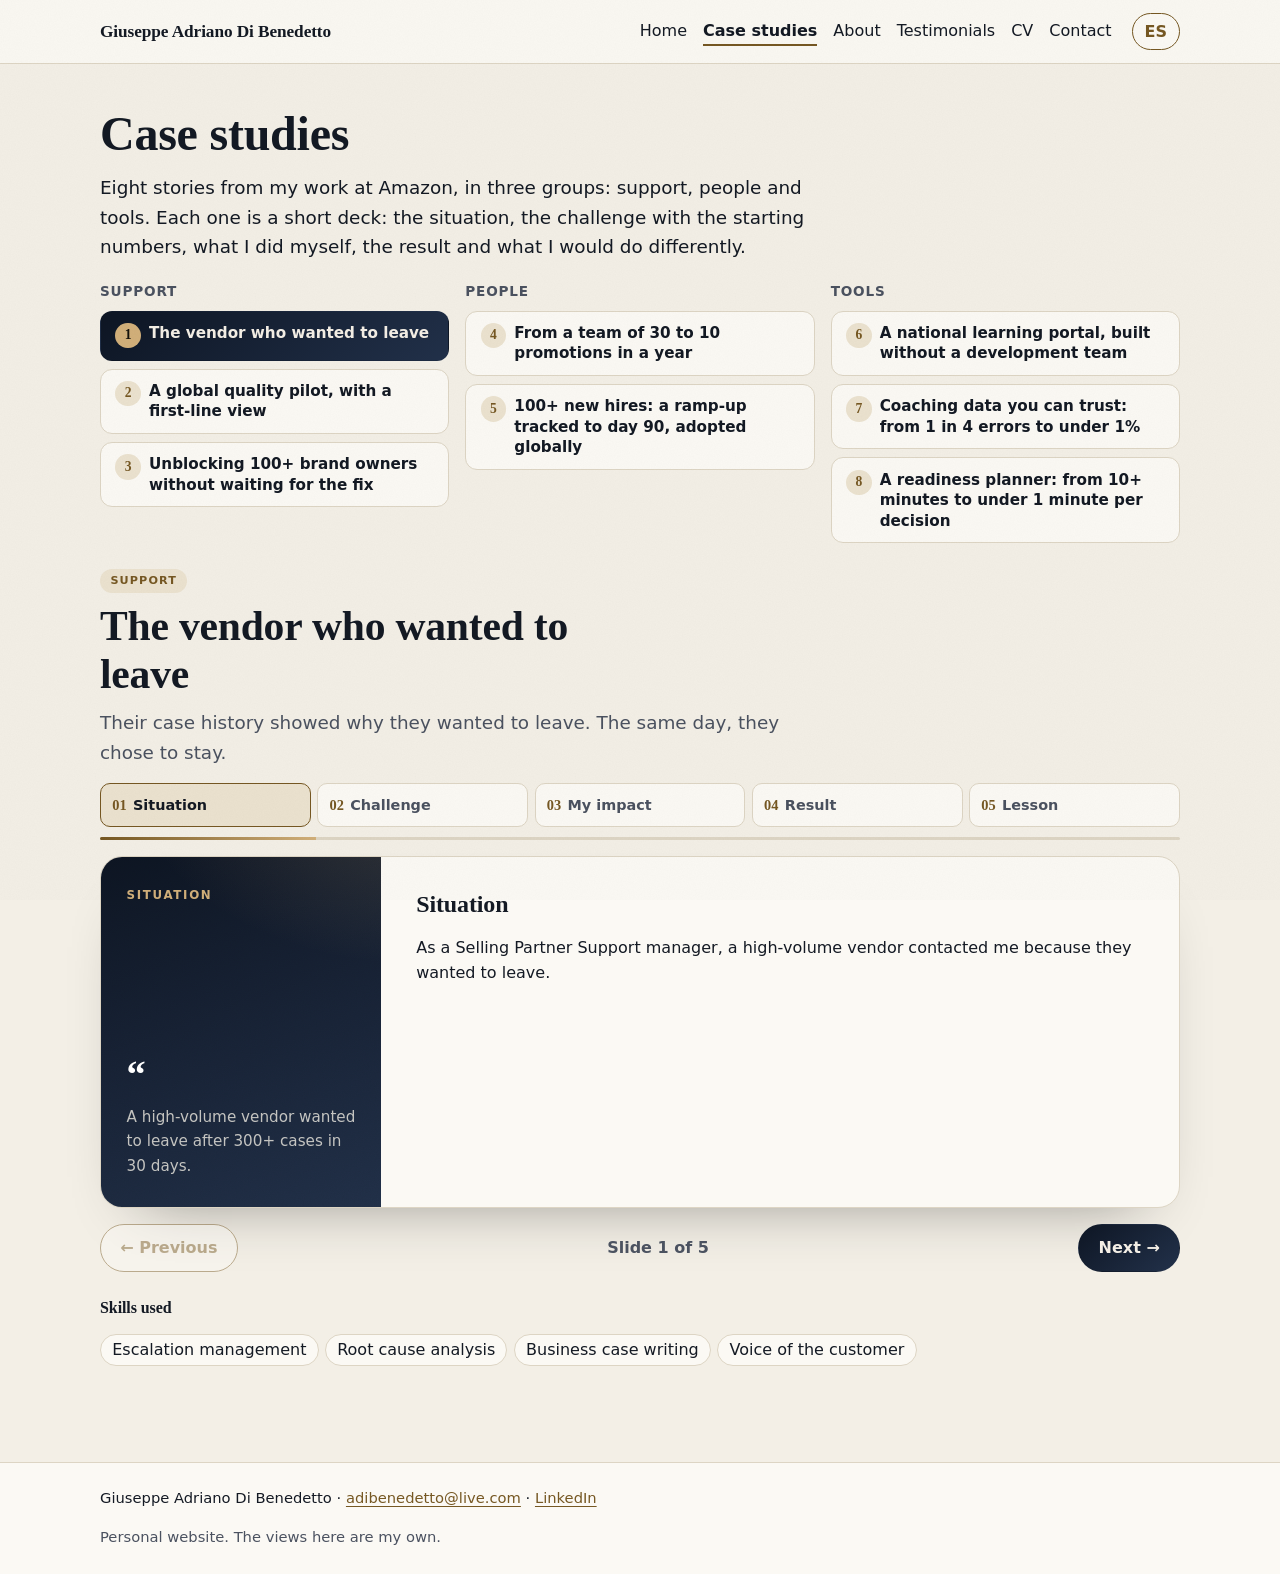
==== case-studies.html @ d65f24bc "Add files via upload" ====
<!doctype html>
<html lang="en" data-root="" data-url="https://adibenedetto19.github.io/case-studies.html">
<head>
<meta charset="utf-8">
<meta name="viewport" content="width=device-width, initial-scale=1">
<script>try{var l=new URLSearchParams(location.search).get("lang")||localStorage.getItem("lang");if(l==="es"){document.documentElement.lang="es";document.documentElement.classList.add("i18n-pending")}}catch(e){}</script>
<title data-i18n="pages.cases.title">Case studies | Giuseppe Adriano Di Benedetto</title>
<meta name="description" content="Eight case studies in customer support, people and tools, as interactive slides with the starting numbers and the results." data-i18n-attr="content:pages.cases.description">
<meta name="author" content="Giuseppe Adriano Di Benedetto">
<link rel="canonical" href="https://adibenedetto19.github.io/case-studies.html">
<link rel="alternate" hreflang="en" href="https://adibenedetto19.github.io/case-studies.html">
<link rel="alternate" hreflang="es" href="https://adibenedetto19.github.io/case-studies.html?lang=es">
<link rel="alternate" hreflang="x-default" href="https://adibenedetto19.github.io/case-studies.html">
<meta property="og:type" content="website">
<meta property="og:site_name" content="Giuseppe Adriano Di Benedetto">
<meta property="og:title" content="Case studies | Giuseppe Adriano Di Benedetto" data-i18n-attr="content:pages.cases.title">
<meta property="og:description" content="Eight case studies in customer support, people and tools, as interactive slides with the starting numbers and the results." data-i18n-attr="content:pages.cases.description">
<meta property="og:url" content="https://adibenedetto19.github.io/case-studies.html">
<meta property="og:image" content="https://adibenedetto19.github.io/img/og-image.jpg">
<meta property="og:image:width" content="1200">
<meta property="og:image:height" content="630">
<meta property="og:image:alt" content="Giuseppe Adriano Di Benedetto, portrait" data-i18n-attr="content:img.headshot">
<meta property="og:locale" content="en_US">
<meta property="og:locale:alternate" content="es_ES">
<meta name="twitter:card" content="summary_large_image">
<link rel="icon" href="img/favicon.svg" type="image/svg+xml">
<link rel="stylesheet" href="css/style.css">
<script src="js/main.js" defer></script>
</head>
<body>
<a class="skip" href="#main" data-i18n="meta.skip">Skip to content</a>
<header class="site-header">
<div class="wrap header-inner">
<a class="brand" href="index.html">Giuseppe Adriano Di Benedetto</a>
<nav aria-label="Main" data-i18n-attr="aria-label:nav.label"><ul class="nav"><li><a href="index.html" data-i18n="nav.home">Home</a></li><li><a href="case-studies.html" aria-current="page" data-i18n="nav.cases">Case studies</a></li><li><a href="about.html" data-i18n="nav.about">About</a></li><li><a href="testimonials.html" data-i18n="nav.testimonials">Testimonials</a></li><li><a href="cv.html" data-i18n="nav.cv">CV</a></li><li><a href="contact.html" data-i18n="nav.contact">Contact</a></li></ul></nav>
<button type="button" class="lang-toggle" id="lang-toggle" lang="es" aria-label="ES, ver en español">ES</button>
</div>
</header>
<main id="main" tabindex="-1">
<section class="wrap page-head">
<h1 data-i18n="cases_page.h1">Case studies</h1>
<p class="lead" data-i18n="cases_page.intro">Eight stories from my work at Amazon, in three groups: support, people and tools. Each one is a short deck: the situation, the challenge with the starting numbers, what I did myself, the result and what I would do differently.</p>
</section>
<section class="wrap cases">
<nav class="case-tabs" aria-label="Choose a case study" data-i18n-attr="aria-label:cases_page.tabs_label"><div class="tab-group" role="group" aria-labelledby="tg-support"><p class="tab-group-label" id="tg-support" data-i18n="tags.support">Support</p><a class="case-tab" href="#cs1" data-case="cs1"><span data-i18n="cs.cs1.title">The vendor who wanted to leave</span></a><a class="case-tab" href="#cs2" data-case="cs2"><span data-i18n="cs.cs2.title">A global quality pilot, with a first-line view</span></a><a class="case-tab" href="#cs3" data-case="cs3"><span data-i18n="cs.cs3.title">Unblocking 100+ brand owners without waiting for the fix</span></a></div><div class="tab-group" role="group" aria-labelledby="tg-people"><p class="tab-group-label" id="tg-people" data-i18n="tags.people">People</p><a class="case-tab" href="#cs4" data-case="cs4"><span data-i18n="cs.cs4.title">From a team of 30 to 10 promotions in a year</span></a><a class="case-tab" href="#cs5" data-case="cs5"><span data-i18n="cs.cs5.title">100+ new hires: a ramp-up tracked to day 90, adopted globally</span></a></div><div class="tab-group" role="group" aria-labelledby="tg-tools"><p class="tab-group-label" id="tg-tools" data-i18n="tags.tools">Tools</p><a class="case-tab" href="#cs6" data-case="cs6"><span data-i18n="cs.cs6.title">A national learning portal, built without a development team</span></a><a class="case-tab" href="#cs7" data-case="cs7"><span data-i18n="cs.cs7.title">Coaching data you can trust: from 1 in 4 errors to under 1%</span></a><a class="case-tab" href="#cs8" data-case="cs8"><span data-i18n="cs.cs8.title">A readiness planner: from 10+ minutes to under 1 minute per decision</span></a></div></nav>
<article class="case-panel" id="cs1" aria-labelledby="cs1-title"><header class="case-head"><ul class="tags" aria-label="Areas" data-i18n-attr="aria-label:tags.label"><li class="tag tag-support" data-i18n="tags.support">Support</li></ul><h2 id="cs1-title" data-i18n="cs.cs1.title">The vendor who wanted to leave</h2><p class="lead" data-i18n="cs.cs1.summary">Their case history showed why they wanted to leave. The same day, they chose to stay.</p></header><div class="deck" aria-roledescription="carousel" aria-label="Slides" data-i18n-attr="aria-label:cs_t.deck_label"><section class="slide" id="cs1-situation" aria-labelledby="cs1-situation-h"><div class="slide-side"><p class="side-k" aria-hidden="true" data-i18n="cs_t.situation">Situation</p><p class="side-big">&ldquo;</p><p class="side-l"><span data-i18n="cs.cs1.problem">A high-volume vendor wanted to leave after 300+ cases in 30 days.</span></p></div><div class="slide-body"><h3 class="slide-title" id="cs1-situation-h"><span class="slide-n" aria-hidden="true">1</span> <span data-i18n="cs_t.situation">Situation</span></h3><p data-i18n="cs.cs1.situation.0">As a Selling Partner Support manager, a high-volume vendor contacted me because they wanted to leave.</p></div></section><section class="slide" id="cs1-challenge" aria-labelledby="cs1-challenge-h"><div class="slide-side"><p class="side-k" aria-hidden="true" data-i18n="cs_t.challenge">Challenge</p><p class="side-big"><span data-i18n="cs.cs1.start.num">Under 50%</span></p><p class="side-l"><span data-i18n="cs.cs1.start.label">resolution across their 300+ cases in the previous 30 days</span></p></div><div class="slide-body"><h3 class="slide-title" id="cs1-challenge-h"><span class="slide-n" aria-hidden="true">2</span> <span data-i18n="cs_t.challenge">Challenge</span></h3><ul class="ticks"><li data-i18n="cs.cs1.challenge.0">40+ open cases when they contacted me, and 300+ cases in the previous 30 days.</li><li data-i18n="cs.cs1.challenge.1">Only about 10 of the 40+ open cases were new issues. All the others were follow-ups or unresolved problems, re-explained from zero every time.</li><li data-i18n="cs.cs1.challenge.2">By the vendor&#x27;s own estimate, they had six-figure monthly sales blocked.</li></ul></div></section><section class="slide" id="cs1-impact" aria-labelledby="cs1-impact-h"><div class="slide-side"><p class="side-k" aria-hidden="true" data-i18n="cs_t.impact">My impact</p><p class="side-big">4</p><p class="side-l"><span data-i18n="cs_t.side_steps">steps, only what I did myself</span></p></div><div class="slide-body"><h3 class="slide-title" id="cs1-impact-h"><span class="slide-n" aria-hidden="true">3</span> <span data-i18n="cs_t.impact">My impact</span></h3><ol class="steps"><li data-i18n="cs.cs1.impact.0">I ran a dive deep on the case history, which showed the follow-up loop.</li><li data-i18n="cs.cs1.impact.1">I called the vendor directly.</li><li data-i18n="cs.cs1.impact.2">I explained the premium support option: a paid, dedicated service with direct channels and more freedom of action.</li><li data-i18n="cs.cs1.impact.3">I built the business case: a low fixed monthly fee, a tiny fraction of the sales at risk. The target was resolution from under 50% to at least 65-70%, roughly halving the losses, without giving up the rest of their sales on Amazon.</li></ol></div></section><section class="slide" id="cs1-result" aria-labelledby="cs1-result-h"><div class="slide-side"><p class="side-k" aria-hidden="true" data-i18n="cs_t.result">Result</p><p class="side-big"><span data-i18n="cs.cs1.highlights.0.num">Same day</span></p><p class="side-l"><span data-i18n="cs.cs1.highlights.0.label">the vendor subscribed to premium support and stayed</span></p></div><div class="slide-body"><h3 class="slide-title" id="cs1-result-h"><span class="slide-n" aria-hidden="true">4</span> <span data-i18n="cs_t.result">Result</span></h3><div class="hls"><p class="hl"><strong data-i18n="cs.cs1.highlights.1.num">Seven-figure</strong> <span data-i18n="cs.cs1.highlights.1.label">annual revenue vendor retained, still a premium support customer today</span></p></div><ul class="results"><li data-i18n="cs.cs1.result.0">The vendor moved to a dedicated support tier with a much higher resolution rate.</li></ul></div></section><section class="slide" id="cs1-lesson" aria-labelledby="cs1-lesson-h"><div class="slide-side"><p class="side-k" aria-hidden="true" data-i18n="cs_t.lesson">Lesson</p><p class="side-big">&rarr;</p><p class="side-l"><span data-i18n="cs_t.learned">What I learned</span></p></div><div class="slide-body"><h3 class="slide-title" id="cs1-lesson-h"><span class="slide-n" aria-hidden="true">5</span> <span data-i18n="cs_t.lesson">Lesson</span></h3><div class="lesson-grid"><div class="lesson-box"><h4 data-i18n="cs_t.learned">What I learned</h4><p class="learned" data-i18n="cs.cs1.lesson">Churn risk shows up in the case history long before it shows up in revenue.</p></div><div class="lesson-box lesson-diff"><h4 data-i18n="cs_t.different">What I&#x27;d do differently</h4><p data-i18n="cs.cs1.different">I wouldn&#x27;t wait for a vendor to threaten to leave: several open cases at once are already a signal. From that moment I made it a routine: every Monday I reviewed the team&#x27;s cases by vendor and status (resolved, reopened, sent to tech support) to spot patterns early.</p></div></div></div></section></div><div class="case-skills"><h3 data-i18n="cs_t.skills">Skills used</h3><ul class="skills"><li data-i18n="cs.cs1.skills.0">Escalation management</li><li data-i18n="cs.cs1.skills.1">Root cause analysis</li><li data-i18n="cs.cs1.skills.2">Business case writing</li><li data-i18n="cs.cs1.skills.3">Voice of the customer</li></ul></div></article><article class="case-panel" id="cs2" aria-labelledby="cs2-title"><header class="case-head"><ul class="tags" aria-label="Areas" data-i18n-attr="aria-label:tags.label"><li class="tag tag-support" data-i18n="tags.support">Support</li></ul><h2 id="cs2-title" data-i18n="cs.cs2.title">A global quality pilot, with a first-line view</h2><p class="lead" data-i18n="cs.cs2.summary">The only first-line manager in a worldwide lead team: negative responses from above 65% to under 54% in 8 weeks.</p></header><div class="deck" aria-roledescription="carousel" aria-label="Slides" data-i18n-attr="aria-label:cs_t.deck_label"><section class="slide" id="cs2-situation" aria-labelledby="cs2-situation-h"><div class="slide-side"><p class="side-k" aria-hidden="true" data-i18n="cs_t.situation">Situation</p><p class="side-big">&ldquo;</p><p class="side-l"><span data-i18n="cs.cs2.problem">Negative seller responses stuck above the goal, and supervisors feared more workload.</span></p></div><div class="slide-body"><h3 class="slide-title" id="cs2-situation-h"><span class="slide-n" aria-hidden="true">1</span> <span data-i18n="cs_t.situation">Situation</span></h3><p data-i18n="cs.cs2.situation.0">Reducing negative seller responses became the main focus of the business.</p><p data-i18n="cs.cs2.situation.1">A worldwide pilot was announced at a roundtable and supervisors pushed back, worried about workload. I shared the operations point of view with the senior leader behind it and was invited into the pilot&#x27;s lead team.</p></div></section><section class="slide" id="cs2-challenge" aria-labelledby="cs2-challenge-h"><div class="slide-side"><p class="side-k" aria-hidden="true" data-i18n="cs_t.challenge">Challenge</p><p class="side-big"><span data-i18n="cs.cs2.start.num">Above 65%</span></p><p class="side-l"><span data-i18n="cs.cs2.start.label">negative response rate, against a goal of under 50%</span></p></div><div class="slide-body"><h3 class="slide-title" id="cs2-challenge-h"><span class="slide-n" aria-hidden="true">2</span> <span data-i18n="cs_t.challenge">Challenge</span></h3><ul class="ticks"><li data-i18n="cs.cs2.challenge.0">Outcome accuracy was at 78.92% and the reopen rate at 14.25%.</li><li data-i18n="cs.cs2.challenge.1">There were no shared attributes to assess a seller interaction, and no structured way to decide who needed coaching first.</li><li data-i18n="cs.cs2.challenge.2">Supervisors doubted the goal was realistic and feared more workload.</li></ul></div></section><section class="slide" id="cs2-impact" aria-labelledby="cs2-impact-h"><div class="slide-side"><p class="side-k" aria-hidden="true" data-i18n="cs_t.impact">My impact</p><p class="side-big">5</p><p class="side-l"><span data-i18n="cs_t.side_steps">steps, only what I did myself</span></p></div><div class="slide-body"><h3 class="slide-title" id="cs2-impact-h"><span class="slide-n" aria-hidden="true">3</span> <span data-i18n="cs_t.impact">My impact</span></h3><ol class="steps"><li data-i18n="cs.cs2.impact.0">I was the only first-line manager in a senior worldwide lead team.</li><li data-i18n="cs.cs2.impact.1">I designed the assessment attributes and wrote the code of the audit form, with the development team supporting the implementation.</li><li data-i18n="cs.cs2.impact.2">With the quality managers, I defined a 3-tier audit mechanism to set coaching urgency, and made it possible to delegate audits to subject matter experts.</li><li data-i18n="cs.cs2.impact.3">I introduced the pilot in 4 training sessions and selected 51 supervisors, plus 51 in a mirror group. 2 office hours per week covered every time zone.</li><li data-i18n="cs.cs2.impact.4">I ran the 6-week pilot, with weekly completion checks and regular flash updates.</li></ol></div></section><section class="slide" id="cs2-result" aria-labelledby="cs2-result-h"><div class="slide-side"><p class="side-k" aria-hidden="true" data-i18n="cs_t.result">Result</p><p class="side-big"><span data-i18n="cs.cs2.highlights.0.num">8 weeks</span></p><p class="side-l"><span data-i18n="cs.cs2.highlights.0.label">to bring the negative response rate under 54%</span></p></div><div class="slide-body"><h3 class="slide-title" id="cs2-result-h"><span class="slide-n" aria-hidden="true">4</span> <span data-i18n="cs_t.result">Result</span></h3><div class="bars"><div class="bar bar-lower"><p class="bar-label" data-i18n="cs.cs2.bars.0.label">Negative response rate</p><div class="bar-row"><span class="bar-k" data-i18n="cs_t.before">Before</span><span class="bar-track"><span class="bar-fill bar-before" style="--w:65.0%"></span></span><span class="bar-v" data-i18n="cs.cs2.bars.0.from_t">above 65%</span></div><div class="bar-row"><span class="bar-k" data-i18n="cs_t.after">After</span><span class="bar-track"><span class="bar-fill bar-after" style="--w:54.0%"></span></span><span class="bar-v" data-i18n="cs.cs2.bars.0.to_t">under 54%</span></div></div><div class="bar"><p class="bar-label" data-i18n="cs.cs2.bars.1.label">Outcome accuracy</p><div class="bar-row"><span class="bar-k" data-i18n="cs_t.before">Before</span><span class="bar-track"><span class="bar-fill bar-before" style="--w:78.9%"></span></span><span class="bar-v" data-i18n="cs.cs2.bars.1.from_t">78.92%</span></div><div class="bar-row"><span class="bar-k" data-i18n="cs_t.after">After</span><span class="bar-track"><span class="bar-fill bar-after" style="--w:86.9%"></span></span><span class="bar-v" data-i18n="cs.cs2.bars.1.to_t">86.92%</span></div></div><div class="bar bar-lower"><p class="bar-label" data-i18n="cs.cs2.bars.2.label">Reopen rate</p><div class="bar-row"><span class="bar-k" data-i18n="cs_t.before">Before</span><span class="bar-track"><span class="bar-fill bar-before" style="--w:71.2%"></span></span><span class="bar-v" data-i18n="cs.cs2.bars.2.from_t">14.25%</span></div><div class="bar-row"><span class="bar-k" data-i18n="cs_t.after">After</span><span class="bar-track"><span class="bar-fill bar-after" style="--w:65.3%"></span></span><span class="bar-v" data-i18n="cs.cs2.bars.2.to_t">13.07%</span></div></div></div><div class="hls"><p class="hl"><strong data-i18n="cs.cs2.highlights.1.num">Worldwide</strong> <span data-i18n="cs.cs2.highlights.1.label">the assessment attributes I designed later became the global quality standard</span></p></div><ul class="results"><li data-i18n="cs.cs2.result.0">Supervisors moved from pushback to asking to join future pilots, and the tiered audit mechanism was adopted beyond the pilot.</li></ul></div></section><section class="slide" id="cs2-lesson" aria-labelledby="cs2-lesson-h"><div class="slide-side"><p class="side-k" aria-hidden="true" data-i18n="cs_t.lesson">Lesson</p><p class="side-big">&rarr;</p><p class="side-l"><span data-i18n="cs_t.learned">What I learned</span></p></div><div class="slide-body"><h3 class="slide-title" id="cs2-lesson-h"><span class="slide-n" aria-hidden="true">5</span> <span data-i18n="cs_t.lesson">Lesson</span></h3><div class="lesson-grid"><div class="lesson-box"><h4 data-i18n="cs_t.learned">What I learned</h4><p class="learned" data-i18n="cs.cs2.lesson">A project built on solid foundations brings benefits nobody planned. The goal was the negative response rate, but working on case quality also lifted outcome accuracy by 8 points.</p></div><div class="lesson-box lesson-diff"><h4 data-i18n="cs_t.different">What I&#x27;d do differently</h4><p data-i18n="cs.cs2.different">I would build the learning path before launch. The Q&amp;A office hours helped, but a short course and a support resource would have made the new method much easier for managers and teams.</p></div></div></div></section></div><div class="case-skills"><h3 data-i18n="cs_t.skills">Skills used</h3><ul class="skills"><li data-i18n="cs.cs2.skills.0">Program design</li><li data-i18n="cs.cs2.skills.1">Quality audits</li><li data-i18n="cs.cs2.skills.2">Stakeholder management</li><li data-i18n="cs.cs2.skills.3">Change management</li></ul></div></article><article class="case-panel" id="cs3" aria-labelledby="cs3-title"><header class="case-head"><ul class="tags" aria-label="Areas" data-i18n-attr="aria-label:tags.label"><li class="tag tag-support" data-i18n="tags.support">Support</li><li class="tag tag-operations" data-i18n="tags.operations">Operations</li></ul><h2 id="cs3-title" data-i18n="cs.cs3.title">Unblocking 100+ brand owners without waiting for the fix</h2><p class="lead" data-i18n="cs.cs3.summary">A broken role assignment, proven with a test user and data: reopen rate from 100% to 7.3%, and 300+ cases resolved in 5 weeks.</p></header><div class="deck" aria-roledescription="carousel" aria-label="Slides" data-i18n-attr="aria-label:cs_t.deck_label"><section class="slide" id="cs3-situation" aria-labelledby="cs3-situation-h"><div class="slide-side"><p class="side-k" aria-hidden="true" data-i18n="cs_t.situation">Situation</p><p class="side-big">&ldquo;</p><p class="side-l"><span data-i18n="cs.cs3.problem">Brand owners finished the required e-learning but never got the brand role.</span></p></div><div class="slide-body"><h3 class="slide-title" id="cs3-situation-h"><span class="slide-n" aria-hidden="true">1</span> <span data-i18n="cs_t.situation">Situation</span></h3><p data-i18n="cs.cs3.situation.0">In 2022 I managed the only team skilled in brand support at the time.</p><p data-i18n="cs.cs3.situation.1">A global entertainment brand and other EMEA brand owners escalated: after completing the required e-learning, their representatives still did not get the brand role, so they could not manage listings, campaigns, permissions or brand images.</p></div></section><section class="slide" id="cs3-challenge" aria-labelledby="cs3-challenge-h"><div class="slide-side"><p class="side-k" aria-hidden="true" data-i18n="cs_t.challenge">Challenge</p><p class="side-big"><span data-i18n="cs.cs3.start.num">0%</span></p><p class="side-l"><span data-i18n="cs.cs3.start.label">of these cases resolved: 100% of them reopened</span></p></div><div class="slide-body"><h3 class="slide-title" id="cs3-challenge-h"><span class="slide-n" aria-hidden="true">2</span> <span data-i18n="cs_t.challenge">Challenge</span></h3><ul class="ticks"><li data-i18n="cs.cs3.challenge.0">Resolution on the whole queue was under 10%.</li><li data-i18n="cs.cs3.challenge.1">The procedure did not help, and the backlog was growing.</li></ul></div></section><section class="slide" id="cs3-impact" aria-labelledby="cs3-impact-h"><div class="slide-side"><p class="side-k" aria-hidden="true" data-i18n="cs_t.impact">My impact</p><p class="side-big">5</p><p class="side-l"><span data-i18n="cs_t.side_steps">steps, only what I did myself</span></p></div><div class="slide-body"><h3 class="slide-title" id="cs3-impact-h"><span class="slide-n" aria-hidden="true">3</span> <span data-i18n="cs_t.impact">My impact</span></h3><ol class="steps"><li data-i18n="cs.cs3.impact.0">I replicated the whole process with a test user: certificate issued, role still missing.</li><li data-i18n="cs.cs3.impact.1">I found the role assignment step was never triggered, and a manual grant needed Program Manager approval.</li><li data-i18n="cs.cs3.impact.2">I used queue data to prove an EMEA-wide failure and took it to the global Program Manager and the brand&#x27;s vendor manager.</li><li data-i18n="cs.cs3.impact.3">The technical fix needed about 6 weeks, so I proposed a dedicated ticket route for manual role assignment. It was accepted.</li><li data-i18n="cs.cs3.impact.4">I upskilled 30 associates on the new route.</li></ol></div></section><section class="slide" id="cs3-result" aria-labelledby="cs3-result-h"><div class="slide-side"><p class="side-k" aria-hidden="true" data-i18n="cs_t.result">Result</p><p class="side-big"><span data-i18n="cs.cs3.highlights.0.num">300+</span></p><p class="side-l"><span data-i18n="cs.cs3.highlights.0.label">cases resolved in 5 weeks</span></p></div><div class="slide-body"><h3 class="slide-title" id="cs3-result-h"><span class="slide-n" aria-hidden="true">4</span> <span data-i18n="cs_t.result">Result</span></h3><div class="bars"><div class="bar bar-lower"><p class="bar-label" data-i18n="cs.cs3.bars.0.label">Reopen rate on this issue</p><div class="bar-row"><span class="bar-k" data-i18n="cs_t.before">Before</span><span class="bar-track"><span class="bar-fill bar-before" style="--w:100.0%"></span></span><span class="bar-v" data-i18n="cs.cs3.bars.0.from_t">100%</span></div><div class="bar-row"><span class="bar-k" data-i18n="cs_t.after">After</span><span class="bar-track"><span class="bar-fill bar-after" style="--w:7.3%"></span></span><span class="bar-v" data-i18n="cs.cs3.bars.0.to_t">7.3%</span></div></div><div class="bar"><p class="bar-label" data-i18n="cs.cs3.bars.1.label">Resolution on the whole queue</p><div class="bar-row"><span class="bar-k" data-i18n="cs_t.before">Before</span><span class="bar-track"><span class="bar-fill bar-before" style="--w:10.0%"></span></span><span class="bar-v" data-i18n="cs.cs3.bars.1.from_t">under 10%</span></div><div class="bar-row"><span class="bar-k" data-i18n="cs_t.after">After</span><span class="bar-track"><span class="bar-fill bar-after" style="--w:85.0%"></span></span><span class="bar-v" data-i18n="cs.cs3.bars.1.to_t">about 85%</span></div></div></div><div class="hls"><p class="hl"><strong data-i18n="cs.cs3.highlights.1.num">100+</strong> <span data-i18n="cs.cs3.highlights.1.label">brand owners unblocked</span></p></div><ul class="results"><li data-i18n="cs.cs3.result.0">What was left were the normal issues of any support queue, and the permanent technical fix followed.</li></ul></div></section><section class="slide" id="cs3-lesson" aria-labelledby="cs3-lesson-h"><div class="slide-side"><p class="side-k" aria-hidden="true" data-i18n="cs_t.lesson">Lesson</p><p class="side-big">&rarr;</p><p class="side-l"><span data-i18n="cs_t.learned">What I learned</span></p></div><div class="slide-body"><h3 class="slide-title" id="cs3-lesson-h"><span class="slide-n" aria-hidden="true">5</span> <span data-i18n="cs_t.lesson">Lesson</span></h3><div class="lesson-grid"><div class="lesson-box"><h4 data-i18n="cs_t.learned">What I learned</h4><p class="learned" data-i18n="cs.cs3.lesson">Fix the root cause, prove it with data, involve the right people, and don&#x27;t leave customers waiting six weeks for the permanent fix.</p></div><div class="lesson-box lesson-diff"><h4 data-i18n="cs_t.different">What I&#x27;d do differently</h4><p data-i18n="cs.cs3.different">I would train my associates to raise their hand when similar cases pile up. One case is a ticket; ten similar cases are a pattern that needs a root cause view.</p></div></div></div></section></div><div class="case-skills"><h3 data-i18n="cs_t.skills">Skills used</h3><ul class="skills"><li data-i18n="cs.cs3.skills.0">Root cause analysis</li><li data-i18n="cs.cs3.skills.1">Process design</li><li data-i18n="cs.cs3.skills.2">Stakeholder management</li><li data-i18n="cs.cs3.skills.3">Escalation management</li></ul></div></article><article class="case-panel" id="cs4" aria-labelledby="cs4-title"><header class="case-head"><ul class="tags" aria-label="Areas" data-i18n-attr="aria-label:tags.label"><li class="tag tag-people" data-i18n="tags.people">People</li></ul><h2 id="cs4-title" data-i18n="cs.cs4.title">From a team of 30 to 10 promotions in a year</h2><p class="lead" data-i18n="cs.cs4.summary">Ownership roles for a remote team of 30: job satisfaction from 3.5 to 4.7 and 10 promotions in one year.</p></header><div class="deck" aria-roledescription="carousel" aria-label="Slides" data-i18n-attr="aria-label:cs_t.deck_label"><section class="slide" id="cs4-situation" aria-labelledby="cs4-situation-h"><div class="slide-side"><p class="side-k" aria-hidden="true" data-i18n="cs_t.situation">Situation</p><p class="side-big">&ldquo;</p><p class="side-l"><span data-i18n="cs.cs4.problem">My remote team grew to 30 people, and job satisfaction dropped.</span></p></div><div class="slide-body"><h3 class="slide-title" id="cs4-situation-h"><span class="slide-n" aria-hidden="true">1</span> <span data-i18n="cs_t.situation">Situation</span></h3><p data-i18n="cs.cs4.situation.0">In 2021 my team grew to 30 people, fully remote, as part of a pilot of larger teams.</p></div></section><section class="slide" id="cs4-challenge" aria-labelledby="cs4-challenge-h"><div class="slide-side"><p class="side-k" aria-hidden="true" data-i18n="cs_t.challenge">Challenge</p><p class="side-big"><span data-i18n="cs.cs4.start.num">3.5 / 5</span></p><p class="side-l"><span data-i18n="cs.cs4.start.label">job satisfaction at the low point, with manager satisfaction at 4.2</span></p></div><div class="slide-body"><h3 class="slide-title" id="cs4-challenge-h"><span class="slide-n" aria-hidden="true">2</span> <span data-i18n="cs_t.challenge">Challenge</span></h3><ul class="ticks"><li data-i18n="cs.cs4.challenge.0">With 30 people there is less one-to-one time, and a real risk that relationships become impersonal.</li></ul></div></section><section class="slide" id="cs4-impact" aria-labelledby="cs4-impact-h"><div class="slide-side"><p class="side-k" aria-hidden="true" data-i18n="cs_t.impact">My impact</p><p class="side-big">4</p><p class="side-l"><span data-i18n="cs_t.side_steps">steps, only what I did myself</span></p></div><div class="slide-body"><h3 class="slide-title" id="cs4-impact-h"><span class="slide-n" aria-hidden="true">3</span> <span data-i18n="cs_t.impact">My impact</span></h3><ol class="steps"><li data-i18n="cs.cs4.impact.0">I gave 16 associates 8 ownership roles matched to their career goals, so the team could run itself. Each role sent a monthly one-pager, and the roles were reshuffled every quarter.</li><li data-i18n="cs.cs4.impact.1">I was selected as owner of new hires and onboarding, and built the structure with my team: 130+ new hires onboarded and 100+ structured interviews run.</li><li data-i18n="cs.cs4.impact.2">The ownership-roles team supported the new hires during their ramp-up. My coordinator practised the supervisor role as their mentor, with a role guide I wrote. The role became the department&#x27;s national standard.</li><li data-i18n="cs.cs4.impact.3">I opened weekly mock-interview slots, 2 hours a week for 6 months. All 10 people later promoted attended.</li></ol></div></section><section class="slide" id="cs4-result" aria-labelledby="cs4-result-h"><div class="slide-side"><p class="side-k" aria-hidden="true" data-i18n="cs_t.result">Result</p><p class="side-big"><span data-i18n="cs.cs4.highlights.0.num">10</span></p><p class="side-l"><span data-i18n="cs.cs4.highlights.0.label">team members promoted in one year</span></p></div><div class="slide-body"><h3 class="slide-title" id="cs4-result-h"><span class="slide-n" aria-hidden="true">4</span> <span data-i18n="cs_t.result">Result</span></h3><div class="bars"><div class="bar"><p class="bar-label" data-i18n="cs.cs4.bars.0.label">Job satisfaction</p><div class="bar-row"><span class="bar-k" data-i18n="cs_t.before">Before</span><span class="bar-track"><span class="bar-fill bar-before" style="--w:70.0%"></span></span><span class="bar-v" data-i18n="cs.cs4.bars.0.from_t">3.5/5</span></div><div class="bar-row"><span class="bar-k" data-i18n="cs_t.after">After</span><span class="bar-track"><span class="bar-fill bar-after" style="--w:94.0%"></span></span><span class="bar-v" data-i18n="cs.cs4.bars.0.to_t">4.7/5</span></div></div><div class="bar"><p class="bar-label" data-i18n="cs.cs4.bars.1.label">Manager satisfaction</p><div class="bar-row"><span class="bar-k" data-i18n="cs_t.before">Before</span><span class="bar-track"><span class="bar-fill bar-before" style="--w:84.0%"></span></span><span class="bar-v" data-i18n="cs.cs4.bars.1.from_t">4.2/5</span></div><div class="bar-row"><span class="bar-k" data-i18n="cs_t.after">After</span><span class="bar-track"><span class="bar-fill bar-after" style="--w:100.0%"></span></span><span class="bar-v" data-i18n="cs.cs4.bars.1.to_t">5/5</span></div></div></div><div class="hls"><p class="hl"><strong data-i18n="cs.cs4.highlights.1.num">91%</strong> <span data-i18n="cs.cs4.highlights.1.label">probation success among the people I hired</span></p></div><ul class="results"><li data-i18n="cs.cs4.result.0">My coordinator moved into her first leadership role, and her new-hire team ranked #1 in quality across the site for a full month.</li><li data-i18n="cs.cs4.result.1">Onboarding: +8% accuracy and -12% handling time.</li></ul></div></section><section class="slide" id="cs4-lesson" aria-labelledby="cs4-lesson-h"><div class="slide-side"><p class="side-k" aria-hidden="true" data-i18n="cs_t.lesson">Lesson</p><p class="side-big">&rarr;</p><p class="side-l"><span data-i18n="cs_t.learned">What I learned</span></p></div><div class="slide-body"><h3 class="slide-title" id="cs4-lesson-h"><span class="slide-n" aria-hidden="true">5</span> <span data-i18n="cs_t.lesson">Lesson</span></h3><div class="lesson-grid"><div class="lesson-box"><h4 data-i18n="cs_t.learned">What I learned</h4><p class="learned" data-i18n="cs.cs4.lesson">A large team is both a risk and an opportunity. The more people you lead, the less one-to-one time you have. So people need to feel part of something and see their manager in the small things: catch-ups, feedback, delegation. Plus some healthy competition.</p></div><div class="lesson-box lesson-diff"><h4 data-i18n="cs_t.different">What I&#x27;d do differently</h4><p data-i18n="cs.cs4.different">I wouldn&#x27;t make every ownership role voluntary: training all the volunteers took a huge effort up front. I would choose one person per role, among those who wanted it, and pair them with someone eager to learn.</p></div></div></div></section></div><div class="case-skills"><h3 data-i18n="cs_t.skills">Skills used</h3><ul class="skills"><li data-i18n="cs.cs4.skills.0">People leadership</li><li data-i18n="cs.cs4.skills.1">Talent development</li><li data-i18n="cs.cs4.skills.2">Behavioral interviewing</li><li data-i18n="cs.cs4.skills.3">Onboarding design</li></ul></div><aside class="cs-quote"><h3 data-i18n="cs_t.quote_title">From someone who was on this team</h3><figure class="quote"><blockquote lang="en"><p>Adriano is the kind of manager who measures his own success by the growth and advancement of his team.</p></blockquote><figcaption><strong>Melissa Koç</strong><span class="muted">SPS Specialist | Data Analyst | SQL, Python, Tableau | Amazon Performance Metrics &amp; Sports Analytics</span><span class="es-only note" data-i18n="testimonials.original_note">(original in English)</span></figcaption></figure><p><a href="testimonials.html" data-i18n="cs_t.quote_link">Read the full recommendation</a></p></aside></article><article class="case-panel" id="cs5" aria-labelledby="cs5-title"><header class="case-head"><ul class="tags" aria-label="Areas" data-i18n-attr="aria-label:tags.label"><li class="tag tag-people" data-i18n="tags.people">People</li><li class="tag tag-learning" data-i18n="tags.learning">Learning</li></ul><h2 id="cs5-title" data-i18n="cs.cs5.title">100+ new hires: a ramp-up tracked to day 90, adopted globally</h2><p class="lead" data-i18n="cs.cs5.summary">Tracking new hires to day 90 instead of day 45: quality audit accuracy from 83.5% to 89%, now used for every new-hire batch worldwide.</p></header><div class="deck" aria-roledescription="carousel" aria-label="Slides" data-i18n-attr="aria-label:cs_t.deck_label"><section class="slide" id="cs5-situation" aria-labelledby="cs5-situation-h"><div class="slide-side"><p class="side-k" aria-hidden="true" data-i18n="cs_t.situation">Situation</p><p class="side-big">&ldquo;</p><p class="side-l"><span data-i18n="cs.cs5.problem">The global new-hire deck stopped at 45 days and had no benchmarks.</span></p></div><div class="slide-body"><h3 class="slide-title" id="cs5-situation-h"><span class="slide-n" aria-hidden="true">1</span> <span data-i18n="cs_t.situation">Situation</span></h3><p data-i18n="cs.cs5.situation.0">In 2023-2024 I supervised all the new hires joining my department: 100+ people, across several skills and marketplaces.</p><p data-i18n="cs.cs5.situation.1">The global deck that tracked them stopped at 45 days, mixed feedback from different sites and had no benchmarks.</p></div></section><section class="slide" id="cs5-challenge" aria-labelledby="cs5-challenge-h"><div class="slide-side"><p class="side-k" aria-hidden="true" data-i18n="cs_t.challenge">Challenge</p><p class="side-big"><span data-i18n="cs.cs5.start.num">83.5%</span></p><p class="side-l"><span data-i18n="cs.cs5.start.label">new-hire quality audit accuracy</span></p></div><div class="slide-body"><h3 class="slide-title" id="cs5-challenge-h"><span class="slide-n" aria-hidden="true">2</span> <span data-i18n="cs_t.challenge">Challenge</span></h3><ul class="ticks"><li data-i18n="cs.cs5.challenge.0">In my own team, the reopen rate was 12.4%, against an 8.5% target, and tenure was under 1 year.</li><li data-i18n="cs.cs5.challenge.1">The deck arrived just before the review meeting, with no time to analyze it.</li></ul></div></section><section class="slide" id="cs5-impact" aria-labelledby="cs5-impact-h"><div class="slide-side"><p class="side-k" aria-hidden="true" data-i18n="cs_t.impact">My impact</p><p class="side-big">3</p><p class="side-l"><span data-i18n="cs_t.side_steps">steps, only what I did myself</span></p></div><div class="slide-body"><h3 class="slide-title" id="cs5-impact-h"><span class="slide-n" aria-hidden="true">3</span> <span data-i18n="cs_t.impact">My impact</span></h3><ol class="steps"><li data-i18n="cs.cs5.impact.0">I got senior leadership approval to redesign the deck.</li><li data-i18n="cs.cs5.impact.1">With the trainers, I added a site view against a historical benchmark, extended tracking from 45 to 90 days, created a shared feedback template and moved the send to Monday, before the review.</li><li data-i18n="cs.cs5.impact.2">Inside my team I set up a dive deep group with 5 ownership roles: weekly case reviews, 3-tier coaching and an automatic email on controllable misses.</li></ol></div></section><section class="slide" id="cs5-result" aria-labelledby="cs5-result-h"><div class="slide-side"><p class="side-k" aria-hidden="true" data-i18n="cs_t.result">Result</p><p class="side-big"><span data-i18n="cs.cs5.highlights.0.num">100%</span></p><p class="side-l"><span data-i18n="cs.cs5.highlights.0.label">of new-hire batches worldwide tracked with the new deck</span></p></div><div class="slide-body"><h3 class="slide-title" id="cs5-result-h"><span class="slide-n" aria-hidden="true">4</span> <span data-i18n="cs_t.result">Result</span></h3><div class="bars"><div class="bar"><p class="bar-label" data-i18n="cs.cs5.bars.0.label">New-hire quality audit accuracy</p><div class="bar-row"><span class="bar-k" data-i18n="cs_t.before">Before</span><span class="bar-track"><span class="bar-fill bar-before" style="--w:83.5%"></span></span><span class="bar-v" data-i18n="cs.cs5.bars.0.from_t">83.5%</span></div><div class="bar-row"><span class="bar-k" data-i18n="cs_t.after">After</span><span class="bar-track"><span class="bar-fill bar-after" style="--w:89.0%"></span></span><span class="bar-v" data-i18n="cs.cs5.bars.0.to_t">89%</span></div></div><div class="bar bar-lower"><p class="bar-label" data-i18n="cs.cs5.bars.1.label">Reopen rate in my team, in 3 months</p><div class="bar-row"><span class="bar-k" data-i18n="cs_t.before">Before</span><span class="bar-track"><span class="bar-fill bar-before" style="--w:82.7%"></span></span><span class="bar-v" data-i18n="cs.cs5.bars.1.from_t">12.4%</span></div><div class="bar-row"><span class="bar-k" data-i18n="cs_t.after">After</span><span class="bar-track"><span class="bar-fill bar-after" style="--w:56.7%"></span></span><span class="bar-v" data-i18n="cs.cs5.bars.1.to_t">8.5%</span></div></div></div><div class="hls"><p class="hl"><strong data-i18n="cs.cs5.highlights.1.num">1,500+</strong> <span data-i18n="cs.cs5.highlights.1.label">cases reviewed by my team&#x27;s dive deep group</span></p><p class="hl"><strong data-i18n="cs.cs5.highlights.2.num">3 of 3</strong> <span data-i18n="cs.cs5.highlights.2.label">associates on a focus plan in my team improved and exited it</span></p></div><ul class="results"><li data-i18n="cs.cs5.result.0">Handling time improved by about 8%.</li><li data-i18n="cs.cs5.result.1">The dive deep model was extended across the organization: 12 ownership roles and 1 coordinator.</li></ul></div></section><section class="slide" id="cs5-lesson" aria-labelledby="cs5-lesson-h"><div class="slide-side"><p class="side-k" aria-hidden="true" data-i18n="cs_t.lesson">Lesson</p><p class="side-big">&rarr;</p><p class="side-l"><span data-i18n="cs_t.learned">What I learned</span></p></div><div class="slide-body"><h3 class="slide-title" id="cs5-lesson-h"><span class="slide-n" aria-hidden="true">5</span> <span data-i18n="cs_t.lesson">Lesson</span></h3><div class="lesson-grid"><div class="lesson-box"><h4 data-i18n="cs_t.learned">What I learned</h4><p class="learned" data-i18n="cs.cs5.lesson">Training doesn&#x27;t end on the last day of class. The first 90 days decide how good a new hire becomes, so that is the window to measure and coach.</p></div><div class="lesson-box lesson-diff"><h4 data-i18n="cs_t.different">What I&#x27;d do differently</h4><p data-i18n="cs.cs5.different">I would build the benchmark and the 90-day view before the first batch starts, instead of redesigning the deck once it was already running.</p></div></div></div></section></div><div class="case-skills"><h3 data-i18n="cs_t.skills">Skills used</h3><ul class="skills"><li data-i18n="cs.cs5.skills.0">Onboarding design</li><li data-i18n="cs.cs5.skills.1">Quality coaching</li><li data-i18n="cs.cs5.skills.2">Data analysis</li><li data-i18n="cs.cs5.skills.3">Stakeholder management</li></ul></div></article><article class="case-panel" id="cs6" aria-labelledby="cs6-title"><header class="case-head"><ul class="tags" aria-label="Areas" data-i18n-attr="aria-label:tags.label"><li class="tag tag-tools" data-i18n="tags.tools">Tools</li><li class="tag tag-learning" data-i18n="tags.learning">Learning</li></ul><h2 id="cs6-title" data-i18n="cs.cs6.title">A national learning portal, built without a development team</h2><p class="lead" data-i18n="cs.cs6.summary">Built on my own with Claude Opus 5.0: admin from 3 to 7 hours to 1 to 2 hours per trainer per week, across 10 sites.</p></header><div class="deck" aria-roledescription="carousel" aria-label="Slides" data-i18n-attr="aria-label:cs_t.deck_label"><section class="slide" id="cs6-situation" aria-labelledby="cs6-situation-h"><div class="slide-side"><p class="side-k" aria-hidden="true" data-i18n="cs_t.situation">Situation</p><p class="side-big">&ldquo;</p><p class="side-l"><span data-i18n="cs.cs6.problem">Trainers lost hours to admin every week, and senior managers had no national view.</span></p></div><div class="slide-body"><h3 class="slide-title" id="cs6-situation-h"><span class="slide-n" aria-hidden="true">1</span> <span data-i18n="cs_t.situation">Situation</span></h3><p data-i18n="cs.cs6.situation.0">Trainers and local managers across Amazon&#x27;s fulfillment network in Spain handled about 20 recurring tasks through different processes and data sources. Senior managers had no national view.</p></div></section><section class="slide" id="cs6-challenge" aria-labelledby="cs6-challenge-h"><div class="slide-side"><p class="side-k" aria-hidden="true" data-i18n="cs_t.challenge">Challenge</p><p class="side-big"><span data-i18n="cs.cs6.start.num">3 to 7 hours</span></p><p class="side-l"><span data-i18n="cs.cs6.start.label">of admin per trainer, every week</span></p></div><div class="slide-body"><h3 class="slide-title" id="cs6-challenge-h"><span class="slide-n" aria-hidden="true">2</span> <span data-i18n="cs_t.challenge">Challenge</span></h3><ul class="ticks"><li data-i18n="cs.cs6.challenge.0">No consistent way to oversee trainer quality, performance and hours across sites.</li></ul></div></section><section class="slide" id="cs6-impact" aria-labelledby="cs6-impact-h"><div class="slide-side"><p class="side-k" aria-hidden="true" data-i18n="cs_t.impact">My impact</p><p class="side-big">3</p><p class="side-l"><span data-i18n="cs_t.side_steps">steps, only what I did myself</span></p></div><div class="slide-body"><h3 class="slide-title" id="cs6-impact-h"><span class="slide-n" aria-hidden="true">3</span> <span data-i18n="cs_t.impact">My impact</span></h3><ol class="steps"><li data-i18n="cs.cs6.impact.0">I designed and built a national learning portal on my own, using Claude Opus 5.0 as my coding partner, from the first idea to rollout.</li><li data-i18n="cs.cs6.impact.1">From first build to version 3.5.9, with 190+ incremental updates shaped by trainer feedback.</li><li data-i18n="cs.cs6.impact.2">One access point: local managers see their site, senior managers see the whole country.</li></ol><figure class="diagram"><svg viewBox="0 0 320 196" role="img" aria-labelledby="cs6-dg-t cs6-dg-d" xmlns="http://www.w3.org/2000/svg"><title id="cs6-dg-t" data-i18n="cs.cs6.diagram.title">How the national learning portal works</title><desc id="cs6-dg-d" data-i18n="cs.cs6.diagram.desc">Trainer tasks and different data sources go into one national learning portal. Local managers see their site; senior managers see the whole country.</desc><defs><marker id="ah-cs6" viewBox="0 0 10 10" refX="9" refY="5" markerWidth="7" markerHeight="7" orient="auto-start-reverse"><path d="M0 0L10 5L0 10z" class="dg-head"/></marker></defs><rect class="dg-box" x="1.0" y="1" width="152.0" height="46" rx="8"/><text class="dg-t dg-b" x="77.0" y="20.5" text-anchor="middle" data-i18n="cs.cs6.diagram.rows.0.0.0" data-w="142">Trainer tasks</text><text class="dg-t" x="77.0" y="37.5" text-anchor="middle" data-i18n="cs.cs6.diagram.rows.0.0.1" data-w="142">about 20, recurring</text><rect class="dg-box" x="167.0" y="1" width="152.0" height="46" rx="8"/><text class="dg-t dg-b" x="243.0" y="20.5" text-anchor="middle" data-i18n="cs.cs6.diagram.rows.0.1.0" data-w="142">Data sources</text><text class="dg-t" x="243.0" y="37.5" text-anchor="middle" data-i18n="cs.cs6.diagram.rows.0.1.1" data-w="142">different processes</text><rect class="dg-box dg-main" x="1.0" y="75" width="318.0" height="46" rx="8"/><text class="dg-t dg-b" x="160.0" y="94.5" text-anchor="middle" data-i18n="cs.cs6.diagram.rows.1.0.0" data-w="308">National learning portal</text><text class="dg-t" x="160.0" y="111.5" text-anchor="middle" data-i18n="cs.cs6.diagram.rows.1.0.1" data-w="308">one access point</text><rect class="dg-box" x="1.0" y="149" width="152.0" height="46" rx="8"/><text class="dg-t dg-b" x="77.0" y="168.5" text-anchor="middle" data-i18n="cs.cs6.diagram.rows.2.0.0" data-w="142">Local managers</text><text class="dg-t" x="77.0" y="185.5" text-anchor="middle" data-i18n="cs.cs6.diagram.rows.2.0.1" data-w="142">see their site</text><rect class="dg-box" x="167.0" y="149" width="152.0" height="46" rx="8"/><text class="dg-t dg-b" x="243.0" y="168.5" text-anchor="middle" data-i18n="cs.cs6.diagram.rows.2.1.0" data-w="142">Senior managers</text><text class="dg-t" x="243.0" y="185.5" text-anchor="middle" data-i18n="cs.cs6.diagram.rows.2.1.1" data-w="142">see the whole country</text><line class="dg-arrow" x1="77.0" y1="50" x2="160.0" y2="71" marker-end="url(#ah-cs6)"/><line class="dg-arrow" x1="243.0" y1="50" x2="160.0" y2="71" marker-end="url(#ah-cs6)"/><line class="dg-arrow" x1="160.0" y1="124" x2="77.0" y2="145" marker-end="url(#ah-cs6)"/><line class="dg-arrow" x1="160.0" y1="124" x2="243.0" y2="145" marker-end="url(#ah-cs6)"/></svg><figcaption class="muted" data-i18n="cs_t.diagram_label">How it works</figcaption></figure></div></section><section class="slide" id="cs6-result" aria-labelledby="cs6-result-h"><div class="slide-side"><p class="side-k" aria-hidden="true" data-i18n="cs_t.result">Result</p><p class="side-big"><span data-i18n="cs.cs6.highlights.0.num">100%</span></p><p class="side-l"><span data-i18n="cs.cs6.highlights.0.label">of instructors nationally meeting their performance, quality and hours targets</span></p></div><div class="slide-body"><h3 class="slide-title" id="cs6-result-h"><span class="slide-n" aria-hidden="true">4</span> <span data-i18n="cs_t.result">Result</span></h3><div class="bars"><div class="bar bar-lower"><p class="bar-label" data-i18n="cs.cs6.bars.0.label">Admin time per trainer per week</p><div class="bar-row"><span class="bar-k" data-i18n="cs_t.before">Before</span><span class="bar-track"><span class="bar-fill bar-before" style="--w:100.0%"></span></span><span class="bar-v" data-i18n="cs.cs6.bars.0.from_t">3 to 7 hours</span></div><div class="bar-row"><span class="bar-k" data-i18n="cs_t.after">After</span><span class="bar-track"><span class="bar-fill bar-after" style="--w:28.6%"></span></span><span class="bar-v" data-i18n="cs.cs6.bars.0.to_t">1 to 2 hours</span></div></div><div class="bar"><p class="bar-label" data-i18n="cs.cs6.bars.1.label">User satisfaction (out of 5)</p><div class="bar-row"><span class="bar-k" data-i18n="cs_t.before">Before</span><span class="bar-track"><span class="bar-fill bar-before" style="--w:76.0%"></span></span><span class="bar-v" data-i18n="cs.cs6.bars.1.from_t">3.8</span></div><div class="bar-row"><span class="bar-k" data-i18n="cs_t.after">After</span><span class="bar-track"><span class="bar-fill bar-after" style="--w:88.0%"></span></span><span class="bar-v" data-i18n="cs.cs6.bars.1.to_t">4.4</span></div></div></div><div class="hls"><p class="hl"><strong data-i18n="cs.cs6.highlights.1.num">10 sites</strong> <span data-i18n="cs.cs6.highlights.1.label">in Spain use it every day</span></p></div><ul class="results"><li data-i18n="cs.cs6.result.0">Senior managers now have the national view in one place.</li></ul></div></section><section class="slide" id="cs6-lesson" aria-labelledby="cs6-lesson-h"><div class="slide-side"><p class="side-k" aria-hidden="true" data-i18n="cs_t.lesson">Lesson</p><p class="side-big">&rarr;</p><p class="side-l"><span data-i18n="cs_t.learned">What I learned</span></p></div><div class="slide-body"><h3 class="slide-title" id="cs6-lesson-h"><span class="slide-n" aria-hidden="true">5</span> <span data-i18n="cs_t.lesson">Lesson</span></h3><div class="lesson-grid"><div class="lesson-box"><h4 data-i18n="cs_t.learned">What I learned</h4><p class="learned" data-i18n="cs.cs6.lesson">You don&#x27;t always need a development team or a long tech project. Understand the operational problem first, then use AI well.</p></div><div class="lesson-box lesson-diff"><h4 data-i18n="cs_t.different">What I&#x27;d do differently</h4><p data-i18n="cs.cs6.different">I would document as I build: the logic, data sources and calculations, in a guide that also trains whoever comes next.</p></div></div></div></section></div><div class="case-skills"><h3 data-i18n="cs_t.skills">Skills used</h3><ul class="skills"><li data-i18n="cs.cs6.skills.0">JavaScript</li><li data-i18n="cs.cs6.skills.1">AI-assisted development (Claude Opus 5.0)</li><li data-i18n="cs.cs6.skills.2">Data modeling</li><li data-i18n="cs.cs6.skills.3">User research with trainers</li></ul></div></article><article class="case-panel" id="cs7" aria-labelledby="cs7-title"><header class="case-head"><ul class="tags" aria-label="Areas" data-i18n-attr="aria-label:tags.label"><li class="tag tag-tools" data-i18n="tags.tools">Tools</li><li class="tag tag-learning" data-i18n="tags.learning">Learning</li></ul><h2 id="cs7-title" data-i18n="cs.cs7.title">Coaching data you can trust: from 1 in 4 errors to under 1%</h2><p class="lead" data-i18n="cs.cs7.summary">A coaching classification tool in 11 languages: errors from about 25% to under 1%, now at 6 sites, with 83% adoption across the first 5.</p></header><div class="deck" aria-roledescription="carousel" aria-label="Slides" data-i18n-attr="aria-label:cs_t.deck_label"><section class="slide" id="cs7-situation" aria-labelledby="cs7-situation-h"><div class="slide-side"><p class="side-k" aria-hidden="true" data-i18n="cs_t.situation">Situation</p><p class="side-big">&ldquo;</p><p class="side-l"><span data-i18n="cs.cs7.problem">About 1 in 4 coaching sessions ended up in the wrong category.</span></p></div><div class="slide-body"><h3 class="slide-title" id="cs7-situation-h"><span class="slide-n" aria-hidden="true">1</span> <span data-i18n="cs_t.situation">Situation</span></h3><p data-i18n="cs.cs7.situation.0">At my site, coaching sessions were logged as free text. Managers could not reliably tell which coaching was about quality and which about performance.</p></div></section><section class="slide" id="cs7-challenge" aria-labelledby="cs7-challenge-h"><div class="slide-side"><p class="side-k" aria-hidden="true" data-i18n="cs_t.challenge">Challenge</p><p class="side-big"><span data-i18n="cs.cs7.start.num">~25%</span></p><p class="side-l"><span data-i18n="cs.cs7.start.label">of coaching sessions in the wrong category, about 1 in 4</span></p></div><div class="slide-body"><h3 class="slide-title" id="cs7-challenge-h"><span class="slide-n" aria-hidden="true">2</span> <span data-i18n="cs_t.challenge">Challenge</span></h3><ul class="ticks"><li data-i18n="cs.cs7.challenge.0">Wrong categories made every coaching report unreliable.</li></ul></div></section><section class="slide" id="cs7-impact" aria-labelledby="cs7-impact-h"><div class="slide-side"><p class="side-k" aria-hidden="true" data-i18n="cs_t.impact">My impact</p><p class="side-big">3</p><p class="side-l"><span data-i18n="cs_t.side_steps">steps, only what I did myself</span></p></div><div class="slide-body"><h3 class="slide-title" id="cs7-impact-h"><span class="slide-n" aria-hidden="true">3</span> <span data-i18n="cs_t.impact">My impact</span></h3><ol class="steps"><li data-i18n="cs.cs7.impact.0">I built a coaching classification tool, with Claude Opus 5.0 as my coding partner.</li><li data-i18n="cs.cs7.impact.1">I ran a pilot at one site, then rolled it out to 6 sites in Spain.</li><li data-i18n="cs.cs7.impact.2">I made the interface work in 11 languages, with every status shown in color and in text, so colorblind users can read it.</li></ol><figure class="diagram"><svg viewBox="0 0 320 270" role="img" aria-labelledby="cs7-dg-t cs7-dg-d" xmlns="http://www.w3.org/2000/svg"><title id="cs7-dg-t" data-i18n="cs.cs7.diagram.title">How the coaching classification tool works</title><desc id="cs7-dg-d" data-i18n="cs.cs7.diagram.desc">A manager logs a coaching session in the classification tool, available in 11 languages with every status in color and text. Each session is classified as quality or performance coaching, so coaching reports can be trusted.</desc><defs><marker id="ah-cs7" viewBox="0 0 10 10" refX="9" refY="5" markerWidth="7" markerHeight="7" orient="auto-start-reverse"><path d="M0 0L10 5L0 10z" class="dg-head"/></marker></defs><rect class="dg-box" x="1.0" y="1" width="318.0" height="46" rx="8"/><text class="dg-t dg-b" x="160.0" y="20.5" text-anchor="middle" data-i18n="cs.cs7.diagram.rows.0.0.0" data-w="308">Coaching session</text><text class="dg-t" x="160.0" y="37.5" text-anchor="middle" data-i18n="cs.cs7.diagram.rows.0.0.1" data-w="308">logged by a manager</text><rect class="dg-box dg-main" x="1.0" y="75" width="318.0" height="46" rx="8"/><text class="dg-t dg-b" x="160.0" y="94.5" text-anchor="middle" data-i18n="cs.cs7.diagram.rows.1.0.0" data-w="308">Coaching classification tool</text><text class="dg-t" x="160.0" y="111.5" text-anchor="middle" data-i18n="cs.cs7.diagram.rows.1.0.1" data-w="308">11 languages, color + text</text><rect class="dg-box" x="1.0" y="149" width="152.0" height="46" rx="8"/><text class="dg-t dg-b" x="77.0" y="168.5" text-anchor="middle" data-i18n="cs.cs7.diagram.rows.2.0.0" data-w="142">Quality</text><text class="dg-t" x="77.0" y="185.5" text-anchor="middle" data-i18n="cs.cs7.diagram.rows.2.0.1" data-w="142">coaching</text><rect class="dg-box" x="167.0" y="149" width="152.0" height="46" rx="8"/><text class="dg-t dg-b" x="243.0" y="168.5" text-anchor="middle" data-i18n="cs.cs7.diagram.rows.2.1.0" data-w="142">Performance</text><text class="dg-t" x="243.0" y="185.5" text-anchor="middle" data-i18n="cs.cs7.diagram.rows.2.1.1" data-w="142">coaching</text><rect class="dg-box" x="1.0" y="223" width="318.0" height="46" rx="8"/><text class="dg-t dg-b" x="160.0" y="242.5" text-anchor="middle" data-i18n="cs.cs7.diagram.rows.3.0.0" data-w="308">Coaching reports</text><text class="dg-t" x="160.0" y="259.5" text-anchor="middle" data-i18n="cs.cs7.diagram.rows.3.0.1" data-w="308">managers can trust</text><line class="dg-arrow" x1="160.0" y1="50" x2="160.0" y2="71" marker-end="url(#ah-cs7)"/><line class="dg-arrow" x1="160.0" y1="124" x2="77.0" y2="145" marker-end="url(#ah-cs7)"/><line class="dg-arrow" x1="160.0" y1="124" x2="243.0" y2="145" marker-end="url(#ah-cs7)"/><line class="dg-arrow" x1="77.0" y1="198" x2="160.0" y2="219" marker-end="url(#ah-cs7)"/><line class="dg-arrow" x1="243.0" y1="198" x2="160.0" y2="219" marker-end="url(#ah-cs7)"/></svg><figcaption class="muted" data-i18n="cs_t.diagram_label">How it works</figcaption></figure></div></section><section class="slide" id="cs7-result" aria-labelledby="cs7-result-h"><div class="slide-side"><p class="side-k" aria-hidden="true" data-i18n="cs_t.result">Result</p><p class="side-big"><span data-i18n="cs.cs7.highlights.0.num">83%</span></p><p class="side-l"><span data-i18n="cs.cs7.highlights.0.label">adoption across the first 5 sites, 96% at the pilot site</span></p></div><div class="slide-body"><h3 class="slide-title" id="cs7-result-h"><span class="slide-n" aria-hidden="true">4</span> <span data-i18n="cs_t.result">Result</span></h3><div class="bars"><div class="bar bar-lower"><p class="bar-label" data-i18n="cs.cs7.bars.0.label">Coaching sessions in the wrong category</p><div class="bar-row"><span class="bar-k" data-i18n="cs_t.before">Before</span><span class="bar-track"><span class="bar-fill bar-before" style="--w:100.0%"></span></span><span class="bar-v" data-i18n="cs.cs7.bars.0.from_t">~25%</span></div><div class="bar-row"><span class="bar-k" data-i18n="cs_t.after">After</span><span class="bar-track"><span class="bar-fill bar-after" style="--w:4.0%"></span></span><span class="bar-v" data-i18n="cs.cs7.bars.0.to_t">under 1%</span></div></div></div><div class="hls"><p class="hl"><strong data-i18n="cs.cs7.highlights.1.num">10,000+</strong> <span data-i18n="cs.cs7.highlights.1.label">coaching sessions classified in 13 weeks</span></p></div></div></section><section class="slide" id="cs7-lesson" aria-labelledby="cs7-lesson-h"><div class="slide-side"><p class="side-k" aria-hidden="true" data-i18n="cs_t.lesson">Lesson</p><p class="side-big">&rarr;</p><p class="side-l"><span data-i18n="cs_t.learned">What I learned</span></p></div><div class="slide-body"><h3 class="slide-title" id="cs7-lesson-h"><span class="slide-n" aria-hidden="true">5</span> <span data-i18n="cs_t.lesson">Lesson</span></h3><div class="lesson-grid"><div class="lesson-box"><h4 data-i18n="cs_t.learned">What I learned</h4><p class="learned" data-i18n="cs.cs7.lesson">Bad data usually starts with a hard form. When the right choice is the easy choice, the data fixes itself at the source.</p></div><div class="lesson-box lesson-diff"><h4 data-i18n="cs_t.different">What I&#x27;d do differently</h4><p data-i18n="cs.cs7.different">I would have a backup working with me from day one, so the tool never depends on one person.</p></div></div></div></section></div><div class="case-skills"><h3 data-i18n="cs_t.skills">Skills used</h3><ul class="skills"><li data-i18n="cs.cs7.skills.0">JavaScript</li><li data-i18n="cs.cs7.skills.1">AI-assisted development (Claude Opus 5.0)</li><li data-i18n="cs.cs7.skills.2">Accessibility</li><li data-i18n="cs.cs7.skills.3">Change management</li></ul></div></article><article class="case-panel" id="cs8" aria-labelledby="cs8-title"><header class="case-head"><ul class="tags" aria-label="Areas" data-i18n-attr="aria-label:tags.label"><li class="tag tag-tools" data-i18n="tags.tools">Tools</li><li class="tag tag-operations" data-i18n="tags.operations">Operations</li></ul><h2 id="cs8-title" data-i18n="cs.cs8.title">A readiness planner: from 10+ minutes to under 1 minute per decision</h2><p class="lead" data-i18n="cs.cs8.summary">Spreadsheets replaced by one planner across 8 shifts, now the site&#x27;s official planning resource.</p></header><div class="deck" aria-roledescription="carousel" aria-label="Slides" data-i18n-attr="aria-label:cs_t.deck_label"><section class="slide" id="cs8-situation" aria-labelledby="cs8-situation-h"><div class="slide-side"><p class="side-k" aria-hidden="true" data-i18n="cs_t.situation">Situation</p><p class="side-big">&ldquo;</p><p class="side-l"><span data-i18n="cs.cs8.problem">Trainer planning and cross-training coverage lived in spreadsheets, across 8 shifts.</span></p></div><div class="slide-body"><h3 class="slide-title" id="cs8-situation-h"><span class="slide-n" aria-hidden="true">1</span> <span data-i18n="cs_t.situation">Situation</span></h3><p data-i18n="cs.cs8.situation.0">At my site, trainer planning and cross-training coverage lived in spreadsheets, across 8 shifts.</p></div></section><section class="slide" id="cs8-challenge" aria-labelledby="cs8-challenge-h"><div class="slide-side"><p class="side-k" aria-hidden="true" data-i18n="cs_t.challenge">Challenge</p><p class="side-big"><span data-i18n="cs.cs8.start.num">10+ minutes</span></p><p class="side-l"><span data-i18n="cs.cs8.start.label">for each training coordination decision</span></p></div><div class="slide-body"><h3 class="slide-title" id="cs8-challenge-h"><span class="slide-n" aria-hidden="true">2</span> <span data-i18n="cs_t.challenge">Challenge</span></h3><ul class="ticks"><li data-i18n="cs.cs8.challenge.0">No single view of how many cross-trained associates each process had against the expected volume.</li><li data-i18n="cs.cs8.challenge.1">Instructors and operations agreed every plan by hand.</li></ul></div></section><section class="slide" id="cs8-impact" aria-labelledby="cs8-impact-h"><div class="slide-side"><p class="side-k" aria-hidden="true" data-i18n="cs_t.impact">My impact</p><p class="side-big">3</p><p class="side-l"><span data-i18n="cs_t.side_steps">steps, only what I did myself</span></p></div><div class="slide-body"><h3 class="slide-title" id="cs8-impact-h"><span class="slide-n" aria-hidden="true">3</span> <span data-i18n="cs_t.impact">My impact</span></h3><ol class="steps"><li data-i18n="cs.cs8.impact.0">I built a training readiness planner that replaced the spreadsheets.</li><li data-i18n="cs.cs8.impact.1">It shows cross-trained associates against the expected volume, by process and shift.</li><li data-i18n="cs.cs8.impact.2">It includes an instructor planning app that writes the message for operations automatically.</li></ol><figure class="diagram"><svg viewBox="0 0 320 196" role="img" aria-labelledby="cs8-dg-t cs8-dg-d" xmlns="http://www.w3.org/2000/svg"><title id="cs8-dg-t" data-i18n="cs.cs8.diagram.title">How the training readiness planner works</title><desc id="cs8-dg-d" data-i18n="cs.cs8.diagram.desc">Cross-trained associates and the expected volume go into the training readiness planner, by process and shift. It produces the instructor plan and writes the message for operations automatically.</desc><defs><marker id="ah-cs8" viewBox="0 0 10 10" refX="9" refY="5" markerWidth="7" markerHeight="7" orient="auto-start-reverse"><path d="M0 0L10 5L0 10z" class="dg-head"/></marker></defs><rect class="dg-box" x="1.0" y="1" width="152.0" height="46" rx="8"/><text class="dg-t dg-b" x="77.0" y="20.5" text-anchor="middle" data-i18n="cs.cs8.diagram.rows.0.0.0" data-w="142">Cross-trained</text><text class="dg-t" x="77.0" y="37.5" text-anchor="middle" data-i18n="cs.cs8.diagram.rows.0.0.1" data-w="142">associates</text><rect class="dg-box" x="167.0" y="1" width="152.0" height="46" rx="8"/><text class="dg-t dg-b" x="243.0" y="20.5" text-anchor="middle" data-i18n="cs.cs8.diagram.rows.0.1.0" data-w="142">Expected</text><text class="dg-t" x="243.0" y="37.5" text-anchor="middle" data-i18n="cs.cs8.diagram.rows.0.1.1" data-w="142">volume</text><rect class="dg-box dg-main" x="1.0" y="75" width="318.0" height="46" rx="8"/><text class="dg-t dg-b" x="160.0" y="94.5" text-anchor="middle" data-i18n="cs.cs8.diagram.rows.1.0.0" data-w="308">Training readiness planner</text><text class="dg-t" x="160.0" y="111.5" text-anchor="middle" data-i18n="cs.cs8.diagram.rows.1.0.1" data-w="308">by process and shift</text><rect class="dg-box" x="1.0" y="149" width="152.0" height="46" rx="8"/><text class="dg-t dg-b" x="77.0" y="168.5" text-anchor="middle" data-i18n="cs.cs8.diagram.rows.2.0.0" data-w="142">Instructor plan</text><text class="dg-t" x="77.0" y="185.5" text-anchor="middle" data-i18n="cs.cs8.diagram.rows.2.0.1" data-w="142">for trainers</text><rect class="dg-box" x="167.0" y="149" width="152.0" height="46" rx="8"/><text class="dg-t dg-b" x="243.0" y="168.5" text-anchor="middle" data-i18n="cs.cs8.diagram.rows.2.1.0" data-w="142">Message for</text><text class="dg-t" x="243.0" y="185.5" text-anchor="middle" data-i18n="cs.cs8.diagram.rows.2.1.1" data-w="142">operations, automatic</text><line class="dg-arrow" x1="77.0" y1="50" x2="160.0" y2="71" marker-end="url(#ah-cs8)"/><line class="dg-arrow" x1="243.0" y1="50" x2="160.0" y2="71" marker-end="url(#ah-cs8)"/><line class="dg-arrow" x1="160.0" y1="124" x2="77.0" y2="145" marker-end="url(#ah-cs8)"/><line class="dg-arrow" x1="160.0" y1="124" x2="243.0" y2="145" marker-end="url(#ah-cs8)"/></svg><figcaption class="muted" data-i18n="cs_t.diagram_label">How it works</figcaption></figure></div></section><section class="slide" id="cs8-result" aria-labelledby="cs8-result-h"><div class="slide-side"><p class="side-k" aria-hidden="true" data-i18n="cs_t.result">Result</p><p class="side-big"><span data-i18n="cs.cs8.highlights.0.num">100%</span></p><p class="side-l"><span data-i18n="cs.cs8.highlights.0.label">of the expected volume covered by cross-trained associates, visible in one place</span></p></div><div class="slide-body"><h3 class="slide-title" id="cs8-result-h"><span class="slide-n" aria-hidden="true">4</span> <span data-i18n="cs_t.result">Result</span></h3><div class="bars"><div class="bar bar-lower"><p class="bar-label" data-i18n="cs.cs8.bars.0.label">Time per training coordination decision</p><div class="bar-row"><span class="bar-k" data-i18n="cs_t.before">Before</span><span class="bar-track"><span class="bar-fill bar-before" style="--w:100.0%"></span></span><span class="bar-v" data-i18n="cs.cs8.bars.0.from_t">10+ minutes</span></div><div class="bar-row"><span class="bar-k" data-i18n="cs_t.after">After</span><span class="bar-track"><span class="bar-fill bar-after" style="--w:10.0%"></span></span><span class="bar-v" data-i18n="cs.cs8.bars.0.to_t">under 1 minute</span></div></div></div><ul class="results"><li data-i18n="cs.cs8.result.0">It became the site&#x27;s official planning resource for L&amp;D, area managers and flow leads, across 8 shifts.</li></ul></div></section><section class="slide" id="cs8-lesson" aria-labelledby="cs8-lesson-h"><div class="slide-side"><p class="side-k" aria-hidden="true" data-i18n="cs_t.lesson">Lesson</p><p class="side-big">&rarr;</p><p class="side-l"><span data-i18n="cs_t.learned">What I learned</span></p></div><div class="slide-body"><h3 class="slide-title" id="cs8-lesson-h"><span class="slide-n" aria-hidden="true">5</span> <span data-i18n="cs_t.lesson">Lesson</span></h3><div class="lesson-grid"><div class="lesson-box"><h4 data-i18n="cs_t.learned">What I learned</h4><p class="learned" data-i18n="cs.cs8.lesson">A planning tool earns its place when it answers the question people ask at the start of the shift, on one screen.</p></div><div class="lesson-box lesson-diff"><h4 data-i18n="cs_t.different">What I&#x27;d do differently</h4><p data-i18n="cs.cs8.different">I would bring area managers and flow leads into the first version, not only the trainers, so the tool fits operations from day one.</p></div></div></div></section></div><div class="case-skills"><h3 data-i18n="cs_t.skills">Skills used</h3><ul class="skills"><li data-i18n="cs.cs8.skills.0">JavaScript</li><li data-i18n="cs.cs8.skills.1">Workforce planning</li><li data-i18n="cs.cs8.skills.2">Data modeling</li><li data-i18n="cs.cs8.skills.3">Stakeholder management</li></ul></div></article>
</section>
</main>
<footer class="site-footer">
<div class="wrap footer-inner">
<p><span data-i18n="footer.rights">Giuseppe Adriano Di Benedetto</span> &middot; <a href="mailto:adibenedetto@live.com">adibenedetto@live.com</a> &middot; <a href="https://www.linkedin.com/in/adribn/" rel="noopener">LinkedIn</a></p>
<p class="muted" data-i18n="footer.note">Personal website. The views here are my own.</p>
</div>
</footer>
</body>
</html>
---- css/style.css ----
:root {
  --bg: #f3efe6;
  --surface: #fbf9f4;
  --ink: #141a24;
  --muted: #4b5260;
  --line: #ddd5c4;
  --accent: #765823;
  --accent-ink: #f4efe6;
  --accent-soft: #ebe2cf;
  --dark: #0e1624;
  --deep2: #22314a;
  --bright: #d2b07a;
  --glow: rgba(210, 176, 122, .22);
  --on-dark: #f4efe6;
  --on-dark-muted: rgba(244, 239, 230, .78);
  --serif: "Palatino Linotype", "Book Antiqua", Palatino, "Iowan Old Style", Georgia, serif;
  --grain: url("data:image/svg+xml,%3Csvg xmlns='http://www.w3.org/2000/svg' width='160' height='160'%3E%3Cfilter id='n'%3E%3CfeTurbulence type='fractalNoise' baseFrequency='.85' numOctaves='3' stitchTiles='stitch'/%3E%3CfeColorMatrix values='0 0 0 0 0 0 0 0 0 0 0 0 0 0 0 0 0 0 .55 0'/%3E%3C/filter%3E%3Crect width='100%25' height='100%25' filter='url(%23n)'/%3E%3C/svg%3E");
  --radius: 14px;
  --max: 1120px;
  font-family: "Segoe UI", system-ui, -apple-system, Roboto, "Helvetica Neue", Arial, sans-serif;
  line-height: 1.6;
  color: var(--ink);
  background: var(--bg);
}
* { box-sizing: border-box; }
body { margin: 0; }
html.i18n-pending body { visibility: hidden; }
img { max-width: 100%; height: auto; display: block; }
a { color: var(--accent); text-underline-offset: 3px; }
a:hover { text-decoration-thickness: 2px; }
:focus-visible { outline: 3px solid var(--accent); outline-offset: 2px; border-radius: 4px; }
h1, h2, h3 { line-height: 1.25; margin: 0 0 .6rem; }
h1 { font-size: clamp(2rem, 4.5vw, 3rem); letter-spacing: -0.01em; }
h2 { font-size: 1.45rem; margin-top: 2.2rem; }
h3 { font-size: 1.1rem; }
p { margin: 0 0 1rem; }
.wrap { max-width: var(--max); margin: 0 auto; padding: 0 1.25rem; }
.muted { color: var(--muted); }
.lead { font-size: 1.15rem; max-width: 46rem; }
.skip { position: absolute; left: -9999px; top: 0; background: var(--ink); color: #fff; padding: .6rem 1rem; z-index: 10; }
.skip:focus { left: 1rem; top: 1rem; }

.site-header { background: var(--surface); border-bottom: 1px solid var(--line); }
.header-inner { display: flex; flex-wrap: wrap; align-items: center; gap: .5rem 1.25rem; padding-top: .8rem; padding-bottom: .8rem; }
.brand { font-weight: 700; color: var(--ink); text-decoration: none; margin-right: auto; }
.nav { list-style: none; display: flex; flex-wrap: wrap; gap: .25rem 1rem; margin: 0; padding: 0; }
.nav a { color: var(--ink); text-decoration: none; padding: .2rem 0; border-bottom: 2px solid transparent; }
.nav a:hover { border-bottom-color: var(--line); }
.nav a[aria-current="page"] { font-weight: 700; border-bottom-color: var(--accent); }
.lang-toggle { font: inherit; font-weight: 700; padding: .3rem .75rem; border: 2px solid var(--accent); background: var(--surface); color: var(--accent); border-radius: 999px; cursor: pointer; }
.lang-toggle:hover { background: var(--accent-soft); }

main { display: block; padding-bottom: 3rem; }
main:focus { outline: none; }
.page-head { padding-top: 2.5rem; }

.hero-grid { display: grid; grid-template-columns: 1fr 320px; gap: 3rem; align-items: center; }
.headline { font-weight: 600; font-size: 1.1rem; color: var(--accent); }
.hero-photo img, .about-photo img, .beyond-photo img { border-radius: var(--radius); }
.ctas { display: flex; flex-wrap: wrap; gap: .6rem; margin-top: 1.4rem; }
.btn { display: inline-block; padding: .65rem 1.1rem; border-radius: 8px; border: 2px solid var(--accent); color: var(--accent); background: var(--surface); text-decoration: none; font-weight: 600; }
.btn:hover { background: var(--accent-soft); }
.btn-primary { background: var(--accent); color: var(--accent-ink); }
.btn-primary:hover { background: var(--dark); }
.btn-light { background: #fff; color: var(--dark); border-color: #fff; }
.btn-ghost { background: transparent; color: #fff; border-color: #fff; }
.btn-ghost:hover { background: rgba(255,255,255,.12); }

.proof { list-style: none; padding: 0; margin: 0; display: grid; grid-template-columns: repeat(6, 1fr); gap: 1rem; }
.proof li { grid-column: span 2; }
.proof li:nth-child(n+4) { grid-column: span 3; }
.proof li { background: var(--surface); border: 1px solid var(--line); border-radius: var(--radius); padding: 1.2rem; }
.proof strong { display: block; font-size: 1.9rem; color: var(--accent); line-height: 1.2; }
.badges { list-style: none; padding: 0; margin: 1rem 0 0; display: flex; flex-wrap: wrap; gap: .6rem; }
.badge { border: 2px solid var(--accent); color: var(--dark); background: var(--accent-soft); border-radius: 999px; padding: .35rem .95rem; font-weight: 600; font-size: .95rem; }
.intro p { max-width: 46rem; }
.intro p:first-of-type { font-size: 1.15rem; }
.bring { list-style: none; padding: 0; margin: 0; display: grid; grid-template-columns: repeat(3, 1fr); gap: 1rem; }
.bring li { background: var(--surface); border: 1px solid var(--line); border-top: 4px solid var(--accent); border-radius: var(--radius); padding: 1.1rem 1.2rem; }
.bring p { color: var(--muted); margin-bottom: 0; }

.cards { list-style: none; padding: 0; margin: 0; display: grid; grid-template-columns: repeat(auto-fill, minmax(290px, 1fr)); gap: 1rem; }
.card article { height: 100%; background: var(--surface); border: 1px solid var(--line); border-radius: var(--radius); padding: 1.2rem; display: flex; flex-direction: column; position: relative; }
.card:hover article { border-color: var(--accent); }
.card-title { font-size: 1.12rem; margin-top: .4rem; }
.card-title a { color: var(--ink); text-decoration: none; }
.card-title a::after { content: ""; position: absolute; inset: 0; }
.card-title a:focus-visible { outline: none; }
.card:focus-within article { outline: 3px solid var(--accent); outline-offset: 2px; }
.card p { color: var(--muted); margin-bottom: .4rem; }
.card-link { margin-top: auto; color: var(--accent); font-weight: 700; }
.card[hidden] { display: none; }
.tags { list-style: none; padding: 0; margin: 0; display: flex; flex-wrap: wrap; gap: .35rem; }
.tag { font-size: .8rem; font-weight: 600; padding: .1rem .55rem; border-radius: 999px; border: 1px solid var(--muted); color: var(--ink); background: var(--bg); }
.more { font-weight: 600; display: inline-block; margin-top: 1rem; }

.quotes { display: grid; grid-template-columns: repeat(2, 1fr); gap: 1rem; }
.quote { margin: 0; background: var(--surface); border-left: 4px solid var(--accent); border-radius: 0 var(--radius) var(--radius) 0; padding: 1.2rem 1.4rem; }
.quote blockquote { margin: 0 0 .8rem; font-size: 1.05rem; }
.quote figcaption { display: flex; flex-direction: column; font-size: .92rem; gap: .1rem; }
.note { font-style: italic; color: var(--muted); }
html[lang="en"] .es-only { display: none; }
.testimonials { list-style: none; padding: 0; margin: 0; display: grid; gap: 1.2rem; }
.quote-full blockquote p { margin-bottom: .8rem; }

.contact-strip { background: var(--dark); color: #fff; padding: 2.2rem 0 1.6rem; margin-top: 3rem; }
.contact-strip h2 { margin-top: 0; }

.results li { font-weight: 600; }
.learned { font-size: 1.15rem; font-style: italic; border-left: 4px solid var(--accent); padding-left: 1rem; }
.skills { display: flex; flex-wrap: wrap; gap: .4rem; list-style: none; padding: 0; }
.skills li { border: 1px solid var(--line); background: var(--surface); padding: .15rem .7rem; border-radius: 999px; }

.subline { font-weight: 600; color: var(--muted); margin-top: -.3rem; }

.case-tabs { display: grid; grid-template-columns: repeat(3, 1fr); gap: 1rem; margin: 1.2rem 0 1.6rem; }
.tab-group { display: flex; flex-direction: column; gap: .5rem; }
.tab-group-label { margin: 0; font-size: .85rem; font-weight: 700; text-transform: uppercase; letter-spacing: .06em; color: var(--muted); }
.case-tab { display: flex; gap: .5rem; align-items: flex-start; padding: .7rem .9rem; border: 2px solid var(--line); border-radius: var(--radius); background: var(--surface); color: var(--ink); text-decoration: none; font-weight: 600; font-size: .95rem; line-height: 1.35; counter-increment: tab; }
.case-tabs { counter-reset: tab; }
.case-tab::before { content: counter(tab); flex: none; width: 1.6rem; height: 1.6rem; border-radius: 50%; display: grid; place-items: center; background: var(--accent-soft); color: var(--accent); font-size: .85rem; font-weight: 700; }
.case-tab:hover { border-color: var(--accent); }
.case-tab[aria-current] { border-color: var(--accent); background: var(--accent-soft); box-shadow: inset 0 -4px 0 var(--accent); }
.case-tab[aria-current]::before { background: var(--accent); color: var(--accent-ink); }

.case-panel { max-width: 860px; margin: 0 auto 3rem; }
.cases:not(.is-tabbed) .case-panel + .case-panel { border-top: 1px solid var(--line); padding-top: 2rem; }
.case-panel[hidden] { display: none; }
.case-head h2 { margin-top: .6rem; }
.case-head .lead { color: var(--muted); }

.deck { background: var(--surface); border: 1px solid var(--line); border-radius: var(--radius); }
.deck:focus-visible { outline: 3px solid var(--accent); outline-offset: 3px; }
.slide { padding: 1.6rem 1.8rem; }
.deck:not(.is-js) .slide + .slide { border-top: 1px solid var(--line); }
.deck.is-js .slide { min-height: 17rem; }
.slide[hidden] { display: none; }
.slide-title { display: flex; align-items: center; gap: .6rem; font-size: 1.25rem; margin-bottom: 1rem; }
.slide-n { width: 2rem; height: 2rem; border-radius: 50%; display: grid; place-items: center; background: var(--accent); color: var(--accent-ink); font-size: .95rem; }
.slide ul, .slide ol { padding-left: 1.2rem; }
.slide li { margin-bottom: .45rem; }
.deck.is-js .slide.is-active { animation: slide-in .35s ease-out; }
@keyframes slide-in { from { opacity: 0; transform: translateX(12px); } to { opacity: 1; transform: none; } }

.start { display: flex; flex-wrap: wrap; align-items: baseline; gap: .3rem .8rem; background: #fdf3ec; border-left: 4px solid #b4470b; padding: .8rem 1rem; border-radius: 0 8px 8px 0; }
.start strong { font-size: 1.7rem; color: #9a3c08; line-height: 1.2; }
.steps { counter-reset: step; list-style: none; padding-left: 0 !important; }
.steps li { counter-increment: step; position: relative; padding-left: 2.4rem; margin-bottom: .8rem; }
.steps li::before { content: counter(step); position: absolute; left: 0; top: .05rem; width: 1.6rem; height: 1.6rem; border-radius: 50%; border: 2px solid var(--accent); color: var(--accent); font-weight: 700; font-size: .85rem; display: grid; place-items: center; }

.hls { display: grid; grid-template-columns: repeat(auto-fit, minmax(200px, 1fr)); gap: .8rem; margin-bottom: 1rem; }
.hl { margin: 0; background: var(--accent-soft); border-radius: 8px; padding: .9rem 1rem; }
.hl strong { display: block; font-size: 1.7rem; color: var(--accent); line-height: 1.2; }

.bars { display: grid; gap: 1rem; margin-bottom: 1.2rem; }
.bar-label { font-weight: 600; margin-bottom: .3rem; }
.bar-row { display: grid; grid-template-columns: 4.5rem 1fr 9rem; align-items: center; gap: .6rem; margin-bottom: .3rem; }
.bar-k { font-size: .9rem; color: var(--muted); }
.bar-v { font-weight: 700; font-variant-numeric: tabular-nums; }
.bar-track { height: 1rem; background: #eceeea; border-radius: 999px; overflow: hidden; }
.bar-fill { display: block; height: 100%; width: var(--w); border-radius: 999px; transition: width .8s ease-out; }
.bar-before { background: repeating-linear-gradient(135deg, #8a8f8c 0 6px, #a3a8a5 6px 12px); }
.bar-after { background: var(--accent); }
.deck.is-js .slide:not(.is-active) .bar-fill { width: 0; }

.lesson-grid { display: grid; grid-template-columns: 1fr 1fr; gap: 1rem; }
.lesson-box { border: 1px solid var(--line); border-radius: 8px; padding: 1rem 1.1rem; }
.lesson-box h4 { margin: 0 0 .5rem; font-size: 1rem; }
.lesson-box .learned { margin-bottom: 0; }
.lesson-diff { background: var(--bg); }
.lesson-diff p { margin-bottom: 0; }

.deck-nav { display: flex; align-items: center; gap: .8rem; margin-top: .8rem; flex-wrap: wrap; }
.deck-btn { font: inherit; font-weight: 700; padding: .55rem 1.1rem; border-radius: 8px; border: 2px solid var(--accent); background: var(--surface); color: var(--accent); cursor: pointer; min-height: 44px; }
.deck-next { background: var(--accent); color: var(--accent-ink); }
.deck-prev::before { content: "\2190\00a0"; }
.deck-next::after { content: "\00a0\2192"; }
.deck-btn:hover { background: var(--accent-soft); color: var(--accent); }
.deck-btn[aria-disabled="true"] { opacity: .45; cursor: not-allowed; }
.deck-btn[aria-disabled="true"]:hover { background: var(--surface); }
.deck-next[aria-disabled="true"]:hover { background: var(--accent); color: var(--accent-ink); }
.deck-progress { margin: 0; font-weight: 600; color: var(--muted); }
.case-skills { margin-top: 1.6rem; }
.case-skills h3 { font-size: 1rem; }
.cs-quote { margin-top: 1.6rem; }
.cs-quote h3, .cs-quote h2 { font-size: 1rem; }

.about-story { display: grid; grid-template-columns: 1fr 320px; gap: 2.5rem; align-items: start; }
.facts { display: grid; grid-template-columns: repeat(auto-fill, minmax(280px, 1fr)); gap: 0 2rem; }
.facts ul { padding-left: 1.1rem; }
.beyond { display: grid; grid-template-columns: 300px 1fr; gap: 2rem; align-items: center; margin-top: 2.5rem; padding-top: 1rem; border-top: 1px solid var(--line); }
.beyond h2 { margin-top: 0; }

.cv { background: var(--surface); border: 1px solid var(--line); border-radius: var(--radius); padding: 2rem; max-width: 900px; margin-top: 1rem; }
.cv-name { font-size: 1.6rem; margin-top: 0; }
.cv h2 { font-size: 1.05rem; text-transform: uppercase; letter-spacing: .04em; border-bottom: 1px solid var(--line); padding-bottom: .25rem; margin-top: 1.6rem; }
.cv h3 { margin: 1rem 0 .1rem; }
.job-meta { margin-bottom: .2rem; color: var(--muted); }
.scope { font-style: italic; margin-bottom: .3rem; }
.cv ul { padding-left: 1.1rem; }
.cv li { margin-bottom: .25rem; }
.cv-skills { list-style: none; padding-left: 0 !important; }

.contact-list { display: grid; grid-template-columns: max-content 1fr; gap: .6rem 1.2rem; font-size: 1.1rem; }
.contact-list dt { font-weight: 700; }
.contact-list dd { margin: 0; }

.site-footer { border-top: 1px solid var(--line); background: var(--surface); padding: 1.4rem 0 .6rem; font-size: .92rem; }

.sr-only { position: absolute; width: 1px; height: 1px; padding: 0; margin: -1px; overflow: hidden; clip: rect(0 0 0 0); white-space: nowrap; border: 0; }

.story { font-size: 1.05rem; font-style: italic; max-width: 46rem; }
.story.is-placeholder { font-style: normal; font-size: .95rem; color: #7a2e05; background: #fdf3ec; border: 2px dashed #b4470b; border-radius: 8px; padding: .5rem .8rem; }

.cards-featured { grid-template-columns: repeat(3, 1fr); }
.card-featured .card-title { font-size: 1.2rem; }
.card-problem { color: var(--ink) !important; }
.chips { list-style: none; padding: 0; margin: .6rem 0 .8rem; display: grid; gap: .5rem; }
.chip { background: var(--accent-soft); border-radius: 8px; padding: .5rem .75rem; display: flex; flex-direction: column; }
.chip-v { font-size: 1.25rem; font-weight: 700; color: var(--dark); line-height: 1.25; font-variant-numeric: tabular-nums; }
.chip-from { color: var(--muted); font-weight: 600; }
.chip-arrow { color: var(--accent); padding: 0 .15rem; }
.chip-l { font-size: .9rem; color: var(--muted); }
#more-h { margin-top: 1.8rem; font-size: 1rem; text-transform: uppercase; letter-spacing: .06em; color: var(--muted); }
.cards-compact { grid-template-columns: repeat(auto-fill, minmax(190px, 1fr)); gap: .8rem; }
.card-compact article { padding: .9rem 1rem; }
.card-compact .card-title { font-size: 1rem; margin: .4rem 0 0; }
.card-compact .chips { margin: .5rem 0 0; }
.card-compact .chip-v { font-size: 1.05rem; }

.diagram { margin: 1.2rem 0 0; max-width: 420px; }
.diagram svg { width: 100%; height: auto; display: block; }
.diagram figcaption { font-size: .85rem; margin-top: .3rem; }
.dg-box { fill: var(--surface); stroke: var(--accent); stroke-width: 1.5; }
.dg-main { fill: var(--accent-soft); stroke-width: 2.5; }
.dg-t { font: 12.5px system-ui, -apple-system, "Segoe UI", Roboto, Arial, sans-serif; fill: var(--muted); }
.dg-b { font-weight: 700; fill: var(--ink); }
.dg-arrow { stroke: var(--accent); stroke-width: 1.8; }
.dg-head { fill: var(--accent); }

.book-card { border: 1px solid var(--line); border-left: 4px solid var(--accent); background: var(--surface); border-radius: 0 var(--radius) var(--radius) 0; padding: .9rem 1.1rem; margin-bottom: 1rem; }
.book-card h3 { font-style: italic; margin-bottom: .2rem; }
.book-card p { margin-bottom: .3rem; }
.book-kicker { font-size: .8rem; font-weight: 700; text-transform: uppercase; letter-spacing: .06em; color: var(--muted); }

/* ---- Ink & Champagne + Deck 2.0 (mockups/mock-style.html, chosen 24 Nov) ---- */
body::before { content: ""; position: fixed; inset: 0; background: var(--grain); opacity: .035; pointer-events: none; z-index: 50; }
h1, h2, h3, .card-title, .chip-v, .proof strong, .hl strong, .side-big, .learned, .cv-name, .brand { font-family: var(--serif); font-weight: 600; letter-spacing: -.005em; }
h4, .slide-title { font-family: inherit; }
.site-header { background: rgba(251, 249, 244, .92); border-bottom-color: var(--line); }
.brand { font-size: 1.08rem; }
.lang-toggle { border-width: 1px; }
.lang-toggle:hover { background: var(--accent-soft); }

.hero-band, .contact-strip { position: relative; color: var(--on-dark); overflow: hidden; background:
  radial-gradient(1200px 500px at 85% -10%, var(--glow), transparent 60%),
  radial-gradient(700px 400px at -10% 110%, rgba(255, 255, 255, .06), transparent 60%),
  linear-gradient(140deg, var(--dark) 0%, var(--deep2) 100%); }
.hero-band::after, .contact-strip::after { content: ""; position: absolute; inset: 0; background: var(--grain); opacity: .09; mix-blend-mode: overlay; pointer-events: none; }
.hero-band > *, .contact-strip > * { position: relative; z-index: 1; }
.hero { padding-top: 4.2rem; padding-bottom: 3.8rem; }
.hero h1 { font-size: clamp(2.4rem, 5vw, 3.5rem); line-height: 1.08; margin-bottom: .8rem; }
.hero-band .headline { color: var(--bright); font-size: 1.15rem; margin-bottom: .2rem; }
.hero-band .subline { color: var(--on-dark-muted); margin-top: 0; }
.hero-band .lead { color: rgba(244, 239, 230, .88); }
.hero-band .muted { color: var(--on-dark-muted); }
.hero-band .story { font-family: var(--serif); font-size: 1.25rem; line-height: 1.4; padding-left: 1rem; border-left: 2px solid var(--bright); }
.hero-band .story.is-placeholder { font-family: inherit; font-size: .95rem; color: var(--on-dark); background: rgba(210, 176, 122, .12); border: 2px dashed var(--bright); }
.hero-band a:not(.btn) { color: var(--bright); }
.hero-photo { border-radius: 22px; padding: 6px; background: linear-gradient(150deg, var(--bright), rgba(255, 255, 255, .08) 45%, var(--bright)); box-shadow: 0 30px 60px -30px #000; }
.hero-photo img { border-radius: 17px; filter: saturate(.92); }

.btn { border-radius: 999px; border-width: 1px; padding: .72rem 1.3rem; }
.btn-primary { background: linear-gradient(140deg, var(--dark), var(--deep2)); color: var(--on-dark); border-color: transparent; }
.btn-primary:hover { background: var(--dark); }
.hero-band .btn, .contact-strip .btn-ghost { background: transparent; color: var(--on-dark); border-color: rgba(244, 239, 230, .4); }
.hero-band .btn:hover, .contact-strip .btn-ghost:hover { background: rgba(255, 255, 255, .1); }
.hero-band .btn-primary, .contact-strip .btn-light { background: linear-gradient(180deg, var(--bright), #b8955c); color: #15120c; border-color: transparent; box-shadow: 0 6px 20px -8px var(--bright); }
.hero-band .btn-primary:hover, .contact-strip .btn-light:hover { background: var(--bright); }

h2 { font-size: 1.85rem; margin-top: 3rem; }
.proof li { background: var(--surface); border-color: var(--line); border-radius: var(--radius); }
.proof strong { font-size: 2.1rem; }
.badge { border: 1px solid color-mix(in srgb, var(--accent) 45%, transparent); color: var(--ink); background: var(--accent-soft); }
.bring li { border-top: 0; border-radius: var(--radius); background: linear-gradient(var(--surface), var(--surface)) padding-box, linear-gradient(160deg, var(--bright), var(--line) 45%) border-box; border: 1px solid transparent; }

.card article { border-radius: 18px; background: linear-gradient(var(--surface), var(--surface)) padding-box, linear-gradient(160deg, var(--bright), var(--line) 40%, var(--line) 70%, var(--accent)) border-box; border: 1px solid transparent; box-shadow: 0 1px 0 rgba(255, 255, 255, .7) inset, 0 20px 40px -28px rgba(0, 0, 0, .35); transition: transform .25s, box-shadow .25s; }
.card:hover article { transform: translateY(-3px); box-shadow: 0 30px 50px -28px rgba(0, 0, 0, .45); }
.card-featured article { padding: 1.5rem; }
.card-featured .card-title { font-size: 1.35rem; }
.tag { border: 0; background: var(--accent-soft); color: var(--accent); font-size: .7rem; font-weight: 700; letter-spacing: .1em; text-transform: uppercase; padding: .2rem .65rem; }
.chip { border-radius: 12px; background: linear-gradient(135deg, var(--accent-soft), color-mix(in srgb, var(--accent-soft) 55%, var(--surface))); border: 1px solid color-mix(in srgb, var(--line) 70%, transparent); }
.chip-v { color: var(--ink); font-size: 1.3rem; }
.chip-from { font-weight: 500; }
.quote { border-left-color: var(--bright); border-radius: 0 var(--radius) var(--radius) 0; }
.quote blockquote { font-family: var(--serif); font-size: 1.12rem; }
.contact-strip { padding: 2.6rem 0 2rem; }

.case-tab { border-width: 1px; border-radius: 12px; }
.case-tab::before { font-family: var(--serif); }
.case-tab[aria-current] { background: linear-gradient(140deg, var(--dark), var(--deep2)); color: var(--on-dark); border-color: transparent; box-shadow: none; }
.case-tab[aria-current]::before { background: var(--bright); color: #15120c; }
.case-panel { max-width: none; }
.case-head h2 { font-size: clamp(1.8rem, 3.5vw, 2.6rem); line-height: 1.15; max-width: 26ch; }

.deck { background: none; border: 0; border-radius: 0; }
.deck:focus-visible { outline-offset: 6px; border-radius: 22px; }
.slide { padding: 0; display: grid; grid-template-columns: 280px 1fr; border-radius: 22px; overflow: hidden; background: var(--surface); border: 1px solid var(--line); box-shadow: 0 30px 60px -40px rgba(0, 0, 0, .45); }
.deck:not(.is-js) .slide + .slide { border-top: 1px solid var(--line); margin-top: 1rem; }
.deck.is-js .slide { min-height: 22rem; }
.slide[hidden] { display: none; }
.slide-side { position: relative; padding: 1.8rem 1.6rem; color: var(--on-dark); display: flex; flex-direction: column; background: radial-gradient(500px 300px at 120% -20%, var(--glow), transparent 60%), linear-gradient(160deg, var(--dark), var(--deep2)); }
.slide-side::after { content: ""; position: absolute; inset: 0; background: var(--grain); opacity: .1; mix-blend-mode: overlay; pointer-events: none; }
.side-k { position: relative; z-index: 1; font-size: .74rem; font-weight: 700; letter-spacing: .14em; text-transform: uppercase; color: var(--bright); margin: 0; }
.side-big { position: relative; z-index: 1; font-size: clamp(1.9rem, 3vw, 2.5rem); line-height: 1.08; margin: auto 0 .6rem; padding-top: 1.4rem; color: #fff; overflow-wrap: anywhere; }
.side-l { position: relative; z-index: 1; margin: 0; color: var(--on-dark-muted); font-size: .95rem; }
.slide-body { padding: 2rem 2.2rem; min-width: 0; }
.slide-title { font-size: 1.5rem; font-family: var(--serif); }
.slide-n { display: none; }
.deck.is-js .slide.is-active { animation: slide-in .45s ease-out; }
@keyframes slide-in { from { opacity: 0; transform: translateY(8px) scale(.99); } to { opacity: 1; transform: none; } }

.ticks { list-style: none; padding-left: 0 !important; }
.ticks li { position: relative; padding-left: 1.6rem; }
.ticks li::before { content: ""; position: absolute; left: 0; top: .55rem; width: .55rem; height: .55rem; border-radius: 50%; border: 2px solid var(--accent); }
.steps { position: relative; }
.steps::before { content: ""; position: absolute; left: 1.05rem; top: .4rem; bottom: .4rem; width: 2px; background: linear-gradient(var(--accent), var(--line)); }
.steps li { padding-left: 3.2rem; min-height: 2.2rem; }
.steps li::before { width: 2.2rem; height: 2.2rem; top: -.2rem; border: 0; font-family: var(--serif); font-size: 1rem; color: var(--on-dark); background: linear-gradient(140deg, var(--dark), var(--deep2)); box-shadow: 0 0 0 4px var(--surface); }
.hl { background: var(--surface); border: 1px solid var(--line); border-radius: var(--radius); }
.hl strong { font-size: 1.8rem; }
.bar-track { height: .7rem; background: var(--line); }
.bar-before { background: repeating-linear-gradient(135deg, #8b8f97 0 6px, #a7aab0 6px 12px); }
.bar-after { background: linear-gradient(90deg, var(--accent), var(--bright)); }
.learned { font-size: 1.3rem; font-style: normal; border-left-color: var(--bright); }
.lesson-box { border-radius: var(--radius); }
.lesson-diff { background: var(--accent-soft); border-color: transparent; }
.dg-box { stroke: var(--accent); }

.deck-steps { list-style: none; padding: 0; margin: 0 0 .6rem; display: grid; grid-template-columns: repeat(5, 1fr); gap: .4rem; }
.deck-steps button { width: 100%; font: inherit; font-weight: 600; font-size: .9rem; text-align: left; padding: .6rem .7rem; border-radius: 10px; border: 1px solid var(--line); background: var(--surface); color: var(--muted); cursor: pointer; min-height: 44px; }
.deck-steps button span { font-family: var(--serif); color: var(--accent); margin-right: .4rem; }
.deck-steps button:hover { border-color: var(--accent); }
.deck-steps button[aria-current] { color: var(--ink); border-color: var(--accent); background: var(--accent-soft); }
.deck-bar { height: 3px; background: var(--line); border-radius: 3px; overflow: hidden; margin-bottom: 1rem; }
.deck-bar span { display: block; height: 100%; width: 20%; background: linear-gradient(90deg, var(--accent), var(--bright)); transition: width .4s; }
.deck-nav { margin-top: 1rem; }
.deck-progress { margin: 0 auto; }
.deck-btn { border-radius: 999px; border-width: 1px; padding: .65rem 1.2rem; }
.deck-next, .deck-next[aria-disabled="true"]:hover { background: linear-gradient(140deg, var(--dark), var(--deep2)); color: var(--on-dark); border-color: transparent; }
.deck-next:hover { background: var(--dark); color: var(--on-dark); }

.cv, .book-card { border-radius: var(--radius); }
.book-card { border-left-color: var(--bright); }

@media (max-width: 960px) { .cards-featured { grid-template-columns: 1fr 1fr; } }
@media (max-width: 760px) { .cards-featured { grid-template-columns: 1fr; } }
@media print { .story.is-placeholder { display: none; } }

@media (max-width: 960px) and (min-width: 761px) {
  .bring, .case-tabs { grid-template-columns: repeat(2, 1fr); }
}
@media (max-width: 760px) {
  .hero-grid, .about-story, .beyond { grid-template-columns: 1fr; }
  .hero-photo { max-width: 300px; order: -1; }
  .about-photo, .beyond-photo { max-width: 320px; }
  .proof, .bring, .quotes, .lesson-grid, .case-tabs { grid-template-columns: 1fr; }
  .proof li, .proof li:nth-child(n+4) { grid-column: auto; }
  .deck.is-js .slide { min-height: 0; }
  .bar-row { grid-template-columns: 3.8rem 1fr 5.6rem; }
  .cv { padding: 1.2rem; }
}
@media print {
  .site-header, .site-footer, .page-head .btn, .skip { display: none; }
  .cv { border: 0; padding: 0; }
  .case-tabs, .deck-nav { display: none; }
  .case-panel[hidden], .slide[hidden] { display: block; }
  .deck.is-js .slide:not(.is-active) .bar-fill { width: var(--w); }
  .slide { break-inside: avoid; }
}
@media (max-width: 860px) {
  .slide { grid-template-columns: 1fr; border-radius: 18px; }
  .slide-side { padding: 1.2rem 1.3rem; }
  .side-big { font-size: 1.9rem; margin-top: .4rem; padding-top: .4rem; }
  .slide-body { padding: 1.3rem; }
  .deck-steps { grid-template-columns: repeat(5, auto); overflow-x: auto; }
  .deck-steps button { white-space: nowrap; }
}
@media (max-width: 760px) { .hero { padding-top: 2.4rem; padding-bottom: 2.4rem; } }
@media print {
  .hero-band, .contact-strip, .slide-side { color: var(--ink); background: none; }
  .side-big { color: var(--ink); }
  .deck-steps, .deck-bar { display: none; }
}
@media (prefers-reduced-motion: reduce) { * { transition: none !important; animation: none !important; } }
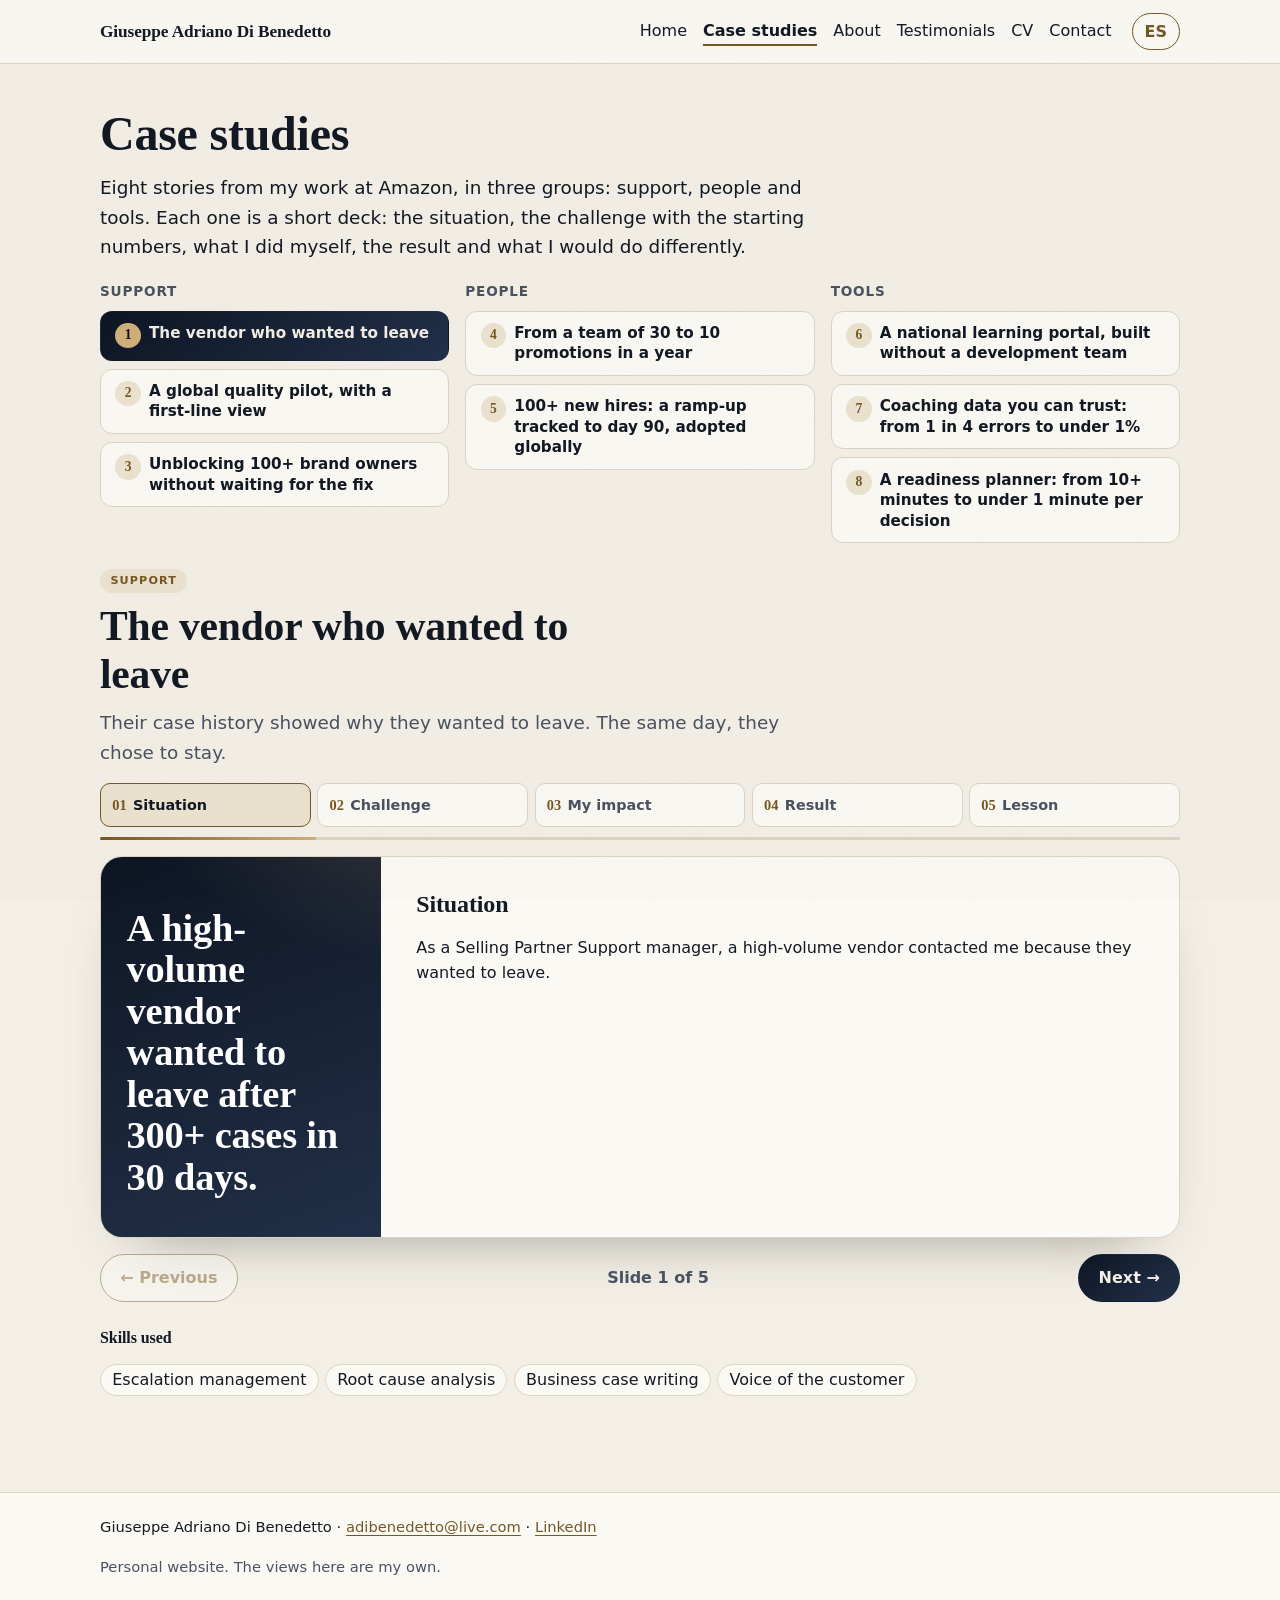
==== commit 0a7dc878: "Add files via upload" ====
--- a/case-studies.html
+++ b/case-studies.html
@@ -43,7 +43,7 @@
 </section>
 <section class="wrap cases">
 <nav class="case-tabs" aria-label="Choose a case study" data-i18n-attr="aria-label:cases_page.tabs_label"><div class="tab-group" role="group" aria-labelledby="tg-support"><p class="tab-group-label" id="tg-support" data-i18n="tags.support">Support</p><a class="case-tab" href="#cs1" data-case="cs1"><span data-i18n="cs.cs1.title">The vendor who wanted to leave</span></a><a class="case-tab" href="#cs2" data-case="cs2"><span data-i18n="cs.cs2.title">A global quality pilot, with a first-line view</span></a><a class="case-tab" href="#cs3" data-case="cs3"><span data-i18n="cs.cs3.title">Unblocking 100+ brand owners without waiting for the fix</span></a></div><div class="tab-group" role="group" aria-labelledby="tg-people"><p class="tab-group-label" id="tg-people" data-i18n="tags.people">People</p><a class="case-tab" href="#cs4" data-case="cs4"><span data-i18n="cs.cs4.title">From a team of 30 to 10 promotions in a year</span></a><a class="case-tab" href="#cs5" data-case="cs5"><span data-i18n="cs.cs5.title">100+ new hires: a ramp-up tracked to day 90, adopted globally</span></a></div><div class="tab-group" role="group" aria-labelledby="tg-tools"><p class="tab-group-label" id="tg-tools" data-i18n="tags.tools">Tools</p><a class="case-tab" href="#cs6" data-case="cs6"><span data-i18n="cs.cs6.title">A national learning portal, built without a development team</span></a><a class="case-tab" href="#cs7" data-case="cs7"><span data-i18n="cs.cs7.title">Coaching data you can trust: from 1 in 4 errors to under 1%</span></a><a class="case-tab" href="#cs8" data-case="cs8"><span data-i18n="cs.cs8.title">A readiness planner: from 10+ minutes to under 1 minute per decision</span></a></div></nav>
-<article class="case-panel" id="cs1" aria-labelledby="cs1-title"><header class="case-head"><ul class="tags" aria-label="Areas" data-i18n-attr="aria-label:tags.label"><li class="tag tag-support" data-i18n="tags.support">Support</li></ul><h2 id="cs1-title" data-i18n="cs.cs1.title">The vendor who wanted to leave</h2><p class="lead" data-i18n="cs.cs1.summary">Their case history showed why they wanted to leave. The same day, they chose to stay.</p></header><div class="deck" aria-roledescription="carousel" aria-label="Slides" data-i18n-attr="aria-label:cs_t.deck_label"><section class="slide" id="cs1-situation" aria-labelledby="cs1-situation-h"><div class="slide-side"><p class="side-k" aria-hidden="true" data-i18n="cs_t.situation">Situation</p><p class="side-big">&ldquo;</p><p class="side-l"><span data-i18n="cs.cs1.problem">A high-volume vendor wanted to leave after 300+ cases in 30 days.</span></p></div><div class="slide-body"><h3 class="slide-title" id="cs1-situation-h"><span class="slide-n" aria-hidden="true">1</span> <span data-i18n="cs_t.situation">Situation</span></h3><p data-i18n="cs.cs1.situation.0">As a Selling Partner Support manager, a high-volume vendor contacted me because they wanted to leave.</p></div></section><section class="slide" id="cs1-challenge" aria-labelledby="cs1-challenge-h"><div class="slide-side"><p class="side-k" aria-hidden="true" data-i18n="cs_t.challenge">Challenge</p><p class="side-big"><span data-i18n="cs.cs1.start.num">Under 50%</span></p><p class="side-l"><span data-i18n="cs.cs1.start.label">resolution across their 300+ cases in the previous 30 days</span></p></div><div class="slide-body"><h3 class="slide-title" id="cs1-challenge-h"><span class="slide-n" aria-hidden="true">2</span> <span data-i18n="cs_t.challenge">Challenge</span></h3><ul class="ticks"><li data-i18n="cs.cs1.challenge.0">40+ open cases when they contacted me, and 300+ cases in the previous 30 days.</li><li data-i18n="cs.cs1.challenge.1">Only about 10 of the 40+ open cases were new issues. All the others were follow-ups or unresolved problems, re-explained from zero every time.</li><li data-i18n="cs.cs1.challenge.2">By the vendor&#x27;s own estimate, they had six-figure monthly sales blocked.</li></ul></div></section><section class="slide" id="cs1-impact" aria-labelledby="cs1-impact-h"><div class="slide-side"><p class="side-k" aria-hidden="true" data-i18n="cs_t.impact">My impact</p><p class="side-big">4</p><p class="side-l"><span data-i18n="cs_t.side_steps">steps, only what I did myself</span></p></div><div class="slide-body"><h3 class="slide-title" id="cs1-impact-h"><span class="slide-n" aria-hidden="true">3</span> <span data-i18n="cs_t.impact">My impact</span></h3><ol class="steps"><li data-i18n="cs.cs1.impact.0">I ran a dive deep on the case history, which showed the follow-up loop.</li><li data-i18n="cs.cs1.impact.1">I called the vendor directly.</li><li data-i18n="cs.cs1.impact.2">I explained the premium support option: a paid, dedicated service with direct channels and more freedom of action.</li><li data-i18n="cs.cs1.impact.3">I built the business case: a low fixed monthly fee, a tiny fraction of the sales at risk. The target was resolution from under 50% to at least 65-70%, roughly halving the losses, without giving up the rest of their sales on Amazon.</li></ol></div></section><section class="slide" id="cs1-result" aria-labelledby="cs1-result-h"><div class="slide-side"><p class="side-k" aria-hidden="true" data-i18n="cs_t.result">Result</p><p class="side-big"><span data-i18n="cs.cs1.highlights.0.num">Same day</span></p><p class="side-l"><span data-i18n="cs.cs1.highlights.0.label">the vendor subscribed to premium support and stayed</span></p></div><div class="slide-body"><h3 class="slide-title" id="cs1-result-h"><span class="slide-n" aria-hidden="true">4</span> <span data-i18n="cs_t.result">Result</span></h3><div class="hls"><p class="hl"><strong data-i18n="cs.cs1.highlights.1.num">Seven-figure</strong> <span data-i18n="cs.cs1.highlights.1.label">annual revenue vendor retained, still a premium support customer today</span></p></div><ul class="results"><li data-i18n="cs.cs1.result.0">The vendor moved to a dedicated support tier with a much higher resolution rate.</li></ul></div></section><section class="slide" id="cs1-lesson" aria-labelledby="cs1-lesson-h"><div class="slide-side"><p class="side-k" aria-hidden="true" data-i18n="cs_t.lesson">Lesson</p><p class="side-big">&rarr;</p><p class="side-l"><span data-i18n="cs_t.learned">What I learned</span></p></div><div class="slide-body"><h3 class="slide-title" id="cs1-lesson-h"><span class="slide-n" aria-hidden="true">5</span> <span data-i18n="cs_t.lesson">Lesson</span></h3><div class="lesson-grid"><div class="lesson-box"><h4 data-i18n="cs_t.learned">What I learned</h4><p class="learned" data-i18n="cs.cs1.lesson">Churn risk shows up in the case history long before it shows up in revenue.</p></div><div class="lesson-box lesson-diff"><h4 data-i18n="cs_t.different">What I&#x27;d do differently</h4><p data-i18n="cs.cs1.different">I wouldn&#x27;t wait for a vendor to threaten to leave: several open cases at once are already a signal. From that moment I made it a routine: every Monday I reviewed the team&#x27;s cases by vendor and status (resolved, reopened, sent to tech support) to spot patterns early.</p></div></div></div></section></div><div class="case-skills"><h3 data-i18n="cs_t.skills">Skills used</h3><ul class="skills"><li data-i18n="cs.cs1.skills.0">Escalation management</li><li data-i18n="cs.cs1.skills.1">Root cause analysis</li><li data-i18n="cs.cs1.skills.2">Business case writing</li><li data-i18n="cs.cs1.skills.3">Voice of the customer</li></ul></div></article><article class="case-panel" id="cs2" aria-labelledby="cs2-title"><header class="case-head"><ul class="tags" aria-label="Areas" data-i18n-attr="aria-label:tags.label"><li class="tag tag-support" data-i18n="tags.support">Support</li></ul><h2 id="cs2-title" data-i18n="cs.cs2.title">A global quality pilot, with a first-line view</h2><p class="lead" data-i18n="cs.cs2.summary">The only first-line manager in a worldwide lead team: negative responses from above 65% to under 54% in 8 weeks.</p></header><div class="deck" aria-roledescription="carousel" aria-label="Slides" data-i18n-attr="aria-label:cs_t.deck_label"><section class="slide" id="cs2-situation" aria-labelledby="cs2-situation-h"><div class="slide-side"><p class="side-k" aria-hidden="true" data-i18n="cs_t.situation">Situation</p><p class="side-big">&ldquo;</p><p class="side-l"><span data-i18n="cs.cs2.problem">Negative seller responses stuck above the goal, and supervisors feared more workload.</span></p></div><div class="slide-body"><h3 class="slide-title" id="cs2-situation-h"><span class="slide-n" aria-hidden="true">1</span> <span data-i18n="cs_t.situation">Situation</span></h3><p data-i18n="cs.cs2.situation.0">Reducing negative seller responses became the main focus of the business.</p><p data-i18n="cs.cs2.situation.1">A worldwide pilot was announced at a roundtable and supervisors pushed back, worried about workload. I shared the operations point of view with the senior leader behind it and was invited into the pilot&#x27;s lead team.</p></div></section><section class="slide" id="cs2-challenge" aria-labelledby="cs2-challenge-h"><div class="slide-side"><p class="side-k" aria-hidden="true" data-i18n="cs_t.challenge">Challenge</p><p class="side-big"><span data-i18n="cs.cs2.start.num">Above 65%</span></p><p class="side-l"><span data-i18n="cs.cs2.start.label">negative response rate, against a goal of under 50%</span></p></div><div class="slide-body"><h3 class="slide-title" id="cs2-challenge-h"><span class="slide-n" aria-hidden="true">2</span> <span data-i18n="cs_t.challenge">Challenge</span></h3><ul class="ticks"><li data-i18n="cs.cs2.challenge.0">Outcome accuracy was at 78.92% and the reopen rate at 14.25%.</li><li data-i18n="cs.cs2.challenge.1">There were no shared attributes to assess a seller interaction, and no structured way to decide who needed coaching first.</li><li data-i18n="cs.cs2.challenge.2">Supervisors doubted the goal was realistic and feared more workload.</li></ul></div></section><section class="slide" id="cs2-impact" aria-labelledby="cs2-impact-h"><div class="slide-side"><p class="side-k" aria-hidden="true" data-i18n="cs_t.impact">My impact</p><p class="side-big">5</p><p class="side-l"><span data-i18n="cs_t.side_steps">steps, only what I did myself</span></p></div><div class="slide-body"><h3 class="slide-title" id="cs2-impact-h"><span class="slide-n" aria-hidden="true">3</span> <span data-i18n="cs_t.impact">My impact</span></h3><ol class="steps"><li data-i18n="cs.cs2.impact.0">I was the only first-line manager in a senior worldwide lead team.</li><li data-i18n="cs.cs2.impact.1">I designed the assessment attributes and wrote the code of the audit form, with the development team supporting the implementation.</li><li data-i18n="cs.cs2.impact.2">With the quality managers, I defined a 3-tier audit mechanism to set coaching urgency, and made it possible to delegate audits to subject matter experts.</li><li data-i18n="cs.cs2.impact.3">I introduced the pilot in 4 training sessions and selected 51 supervisors, plus 51 in a mirror group. 2 office hours per week covered every time zone.</li><li data-i18n="cs.cs2.impact.4">I ran the 6-week pilot, with weekly completion checks and regular flash updates.</li></ol></div></section><section class="slide" id="cs2-result" aria-labelledby="cs2-result-h"><div class="slide-side"><p class="side-k" aria-hidden="true" data-i18n="cs_t.result">Result</p><p class="side-big"><span data-i18n="cs.cs2.highlights.0.num">8 weeks</span></p><p class="side-l"><span data-i18n="cs.cs2.highlights.0.label">to bring the negative response rate under 54%</span></p></div><div class="slide-body"><h3 class="slide-title" id="cs2-result-h"><span class="slide-n" aria-hidden="true">4</span> <span data-i18n="cs_t.result">Result</span></h3><div class="bars"><div class="bar bar-lower"><p class="bar-label" data-i18n="cs.cs2.bars.0.label">Negative response rate</p><div class="bar-row"><span class="bar-k" data-i18n="cs_t.before">Before</span><span class="bar-track"><span class="bar-fill bar-before" style="--w:65.0%"></span></span><span class="bar-v" data-i18n="cs.cs2.bars.0.from_t">above 65%</span></div><div class="bar-row"><span class="bar-k" data-i18n="cs_t.after">After</span><span class="bar-track"><span class="bar-fill bar-after" style="--w:54.0%"></span></span><span class="bar-v" data-i18n="cs.cs2.bars.0.to_t">under 54%</span></div></div><div class="bar"><p class="bar-label" data-i18n="cs.cs2.bars.1.label">Outcome accuracy</p><div class="bar-row"><span class="bar-k" data-i18n="cs_t.before">Before</span><span class="bar-track"><span class="bar-fill bar-before" style="--w:78.9%"></span></span><span class="bar-v" data-i18n="cs.cs2.bars.1.from_t">78.92%</span></div><div class="bar-row"><span class="bar-k" data-i18n="cs_t.after">After</span><span class="bar-track"><span class="bar-fill bar-after" style="--w:86.9%"></span></span><span class="bar-v" data-i18n="cs.cs2.bars.1.to_t">86.92%</span></div></div><div class="bar bar-lower"><p class="bar-label" data-i18n="cs.cs2.bars.2.label">Reopen rate</p><div class="bar-row"><span class="bar-k" data-i18n="cs_t.before">Before</span><span class="bar-track"><span class="bar-fill bar-before" style="--w:71.2%"></span></span><span class="bar-v" data-i18n="cs.cs2.bars.2.from_t">14.25%</span></div><div class="bar-row"><span class="bar-k" data-i18n="cs_t.after">After</span><span class="bar-track"><span class="bar-fill bar-after" style="--w:65.3%"></span></span><span class="bar-v" data-i18n="cs.cs2.bars.2.to_t">13.07%</span></div></div></div><div class="hls"><p class="hl"><strong data-i18n="cs.cs2.highlights.1.num">Worldwide</strong> <span data-i18n="cs.cs2.highlights.1.label">the assessment attributes I designed later became the global quality standard</span></p></div><ul class="results"><li data-i18n="cs.cs2.result.0">Supervisors moved from pushback to asking to join future pilots, and the tiered audit mechanism was adopted beyond the pilot.</li></ul></div></section><section class="slide" id="cs2-lesson" aria-labelledby="cs2-lesson-h"><div class="slide-side"><p class="side-k" aria-hidden="true" data-i18n="cs_t.lesson">Lesson</p><p class="side-big">&rarr;</p><p class="side-l"><span data-i18n="cs_t.learned">What I learned</span></p></div><div class="slide-body"><h3 class="slide-title" id="cs2-lesson-h"><span class="slide-n" aria-hidden="true">5</span> <span data-i18n="cs_t.lesson">Lesson</span></h3><div class="lesson-grid"><div class="lesson-box"><h4 data-i18n="cs_t.learned">What I learned</h4><p class="learned" data-i18n="cs.cs2.lesson">A project built on solid foundations brings benefits nobody planned. The goal was the negative response rate, but working on case quality also lifted outcome accuracy by 8 points.</p></div><div class="lesson-box lesson-diff"><h4 data-i18n="cs_t.different">What I&#x27;d do differently</h4><p data-i18n="cs.cs2.different">I would build the learning path before launch. The Q&amp;A office hours helped, but a short course and a support resource would have made the new method much easier for managers and teams.</p></div></div></div></section></div><div class="case-skills"><h3 data-i18n="cs_t.skills">Skills used</h3><ul class="skills"><li data-i18n="cs.cs2.skills.0">Program design</li><li data-i18n="cs.cs2.skills.1">Quality audits</li><li data-i18n="cs.cs2.skills.2">Stakeholder management</li><li data-i18n="cs.cs2.skills.3">Change management</li></ul></div></article><article class="case-panel" id="cs3" aria-labelledby="cs3-title"><header class="case-head"><ul class="tags" aria-label="Areas" data-i18n-attr="aria-label:tags.label"><li class="tag tag-support" data-i18n="tags.support">Support</li><li class="tag tag-operations" data-i18n="tags.operations">Operations</li></ul><h2 id="cs3-title" data-i18n="cs.cs3.title">Unblocking 100+ brand owners without waiting for the fix</h2><p class="lead" data-i18n="cs.cs3.summary">A broken role assignment, proven with a test user and data: reopen rate from 100% to 7.3%, and 300+ cases resolved in 5 weeks.</p></header><div class="deck" aria-roledescription="carousel" aria-label="Slides" data-i18n-attr="aria-label:cs_t.deck_label"><section class="slide" id="cs3-situation" aria-labelledby="cs3-situation-h"><div class="slide-side"><p class="side-k" aria-hidden="true" data-i18n="cs_t.situation">Situation</p><p class="side-big">&ldquo;</p><p class="side-l"><span data-i18n="cs.cs3.problem">Brand owners finished the required e-learning but never got the brand role.</span></p></div><div class="slide-body"><h3 class="slide-title" id="cs3-situation-h"><span class="slide-n" aria-hidden="true">1</span> <span data-i18n="cs_t.situation">Situation</span></h3><p data-i18n="cs.cs3.situation.0">In 2022 I managed the only team skilled in brand support at the time.</p><p data-i18n="cs.cs3.situation.1">A global entertainment brand and other EMEA brand owners escalated: after completing the required e-learning, their representatives still did not get the brand role, so they could not manage listings, campaigns, permissions or brand images.</p></div></section><section class="slide" id="cs3-challenge" aria-labelledby="cs3-challenge-h"><div class="slide-side"><p class="side-k" aria-hidden="true" data-i18n="cs_t.challenge">Challenge</p><p class="side-big"><span data-i18n="cs.cs3.start.num">0%</span></p><p class="side-l"><span data-i18n="cs.cs3.start.label">of these cases resolved: 100% of them reopened</span></p></div><div class="slide-body"><h3 class="slide-title" id="cs3-challenge-h"><span class="slide-n" aria-hidden="true">2</span> <span data-i18n="cs_t.challenge">Challenge</span></h3><ul class="ticks"><li data-i18n="cs.cs3.challenge.0">Resolution on the whole queue was under 10%.</li><li data-i18n="cs.cs3.challenge.1">The procedure did not help, and the backlog was growing.</li></ul></div></section><section class="slide" id="cs3-impact" aria-labelledby="cs3-impact-h"><div class="slide-side"><p class="side-k" aria-hidden="true" data-i18n="cs_t.impact">My impact</p><p class="side-big">5</p><p class="side-l"><span data-i18n="cs_t.side_steps">steps, only what I did myself</span></p></div><div class="slide-body"><h3 class="slide-title" id="cs3-impact-h"><span class="slide-n" aria-hidden="true">3</span> <span data-i18n="cs_t.impact">My impact</span></h3><ol class="steps"><li data-i18n="cs.cs3.impact.0">I replicated the whole process with a test user: certificate issued, role still missing.</li><li data-i18n="cs.cs3.impact.1">I found the role assignment step was never triggered, and a manual grant needed Program Manager approval.</li><li data-i18n="cs.cs3.impact.2">I used queue data to prove an EMEA-wide failure and took it to the global Program Manager and the brand&#x27;s vendor manager.</li><li data-i18n="cs.cs3.impact.3">The technical fix needed about 6 weeks, so I proposed a dedicated ticket route for manual role assignment. It was accepted.</li><li data-i18n="cs.cs3.impact.4">I upskilled 30 associates on the new route.</li></ol></div></section><section class="slide" id="cs3-result" aria-labelledby="cs3-result-h"><div class="slide-side"><p class="side-k" aria-hidden="true" data-i18n="cs_t.result">Result</p><p class="side-big"><span data-i18n="cs.cs3.highlights.0.num">300+</span></p><p class="side-l"><span data-i18n="cs.cs3.highlights.0.label">cases resolved in 5 weeks</span></p></div><div class="slide-body"><h3 class="slide-title" id="cs3-result-h"><span class="slide-n" aria-hidden="true">4</span> <span data-i18n="cs_t.result">Result</span></h3><div class="bars"><div class="bar bar-lower"><p class="bar-label" data-i18n="cs.cs3.bars.0.label">Reopen rate on this issue</p><div class="bar-row"><span class="bar-k" data-i18n="cs_t.before">Before</span><span class="bar-track"><span class="bar-fill bar-before" style="--w:100.0%"></span></span><span class="bar-v" data-i18n="cs.cs3.bars.0.from_t">100%</span></div><div class="bar-row"><span class="bar-k" data-i18n="cs_t.after">After</span><span class="bar-track"><span class="bar-fill bar-after" style="--w:7.3%"></span></span><span class="bar-v" data-i18n="cs.cs3.bars.0.to_t">7.3%</span></div></div><div class="bar"><p class="bar-label" data-i18n="cs.cs3.bars.1.label">Resolution on the whole queue</p><div class="bar-row"><span class="bar-k" data-i18n="cs_t.before">Before</span><span class="bar-track"><span class="bar-fill bar-before" style="--w:10.0%"></span></span><span class="bar-v" data-i18n="cs.cs3.bars.1.from_t">under 10%</span></div><div class="bar-row"><span class="bar-k" data-i18n="cs_t.after">After</span><span class="bar-track"><span class="bar-fill bar-after" style="--w:85.0%"></span></span><span class="bar-v" data-i18n="cs.cs3.bars.1.to_t">about 85%</span></div></div></div><div class="hls"><p class="hl"><strong data-i18n="cs.cs3.highlights.1.num">100+</strong> <span data-i18n="cs.cs3.highlights.1.label">brand owners unblocked</span></p></div><ul class="results"><li data-i18n="cs.cs3.result.0">What was left were the normal issues of any support queue, and the permanent technical fix followed.</li></ul></div></section><section class="slide" id="cs3-lesson" aria-labelledby="cs3-lesson-h"><div class="slide-side"><p class="side-k" aria-hidden="true" data-i18n="cs_t.lesson">Lesson</p><p class="side-big">&rarr;</p><p class="side-l"><span data-i18n="cs_t.learned">What I learned</span></p></div><div class="slide-body"><h3 class="slide-title" id="cs3-lesson-h"><span class="slide-n" aria-hidden="true">5</span> <span data-i18n="cs_t.lesson">Lesson</span></h3><div class="lesson-grid"><div class="lesson-box"><h4 data-i18n="cs_t.learned">What I learned</h4><p class="learned" data-i18n="cs.cs3.lesson">Fix the root cause, prove it with data, involve the right people, and don&#x27;t leave customers waiting six weeks for the permanent fix.</p></div><div class="lesson-box lesson-diff"><h4 data-i18n="cs_t.different">What I&#x27;d do differently</h4><p data-i18n="cs.cs3.different">I would train my associates to raise their hand when similar cases pile up. One case is a ticket; ten similar cases are a pattern that needs a root cause view.</p></div></div></div></section></div><div class="case-skills"><h3 data-i18n="cs_t.skills">Skills used</h3><ul class="skills"><li data-i18n="cs.cs3.skills.0">Root cause analysis</li><li data-i18n="cs.cs3.skills.1">Process design</li><li data-i18n="cs.cs3.skills.2">Stakeholder management</li><li data-i18n="cs.cs3.skills.3">Escalation management</li></ul></div></article><article class="case-panel" id="cs4" aria-labelledby="cs4-title"><header class="case-head"><ul class="tags" aria-label="Areas" data-i18n-attr="aria-label:tags.label"><li class="tag tag-people" data-i18n="tags.people">People</li></ul><h2 id="cs4-title" data-i18n="cs.cs4.title">From a team of 30 to 10 promotions in a year</h2><p class="lead" data-i18n="cs.cs4.summary">Ownership roles for a remote team of 30: job satisfaction from 3.5 to 4.7 and 10 promotions in one year.</p></header><div class="deck" aria-roledescription="carousel" aria-label="Slides" data-i18n-attr="aria-label:cs_t.deck_label"><section class="slide" id="cs4-situation" aria-labelledby="cs4-situation-h"><div class="slide-side"><p class="side-k" aria-hidden="true" data-i18n="cs_t.situation">Situation</p><p class="side-big">&ldquo;</p><p class="side-l"><span data-i18n="cs.cs4.problem">My remote team grew to 30 people, and job satisfaction dropped.</span></p></div><div class="slide-body"><h3 class="slide-title" id="cs4-situation-h"><span class="slide-n" aria-hidden="true">1</span> <span data-i18n="cs_t.situation">Situation</span></h3><p data-i18n="cs.cs4.situation.0">In 2021 my team grew to 30 people, fully remote, as part of a pilot of larger teams.</p></div></section><section class="slide" id="cs4-challenge" aria-labelledby="cs4-challenge-h"><div class="slide-side"><p class="side-k" aria-hidden="true" data-i18n="cs_t.challenge">Challenge</p><p class="side-big"><span data-i18n="cs.cs4.start.num">3.5 / 5</span></p><p class="side-l"><span data-i18n="cs.cs4.start.label">job satisfaction at the low point, with manager satisfaction at 4.2</span></p></div><div class="slide-body"><h3 class="slide-title" id="cs4-challenge-h"><span class="slide-n" aria-hidden="true">2</span> <span data-i18n="cs_t.challenge">Challenge</span></h3><ul class="ticks"><li data-i18n="cs.cs4.challenge.0">With 30 people there is less one-to-one time, and a real risk that relationships become impersonal.</li></ul></div></section><section class="slide" id="cs4-impact" aria-labelledby="cs4-impact-h"><div class="slide-side"><p class="side-k" aria-hidden="true" data-i18n="cs_t.impact">My impact</p><p class="side-big">4</p><p class="side-l"><span data-i18n="cs_t.side_steps">steps, only what I did myself</span></p></div><div class="slide-body"><h3 class="slide-title" id="cs4-impact-h"><span class="slide-n" aria-hidden="true">3</span> <span data-i18n="cs_t.impact">My impact</span></h3><ol class="steps"><li data-i18n="cs.cs4.impact.0">I gave 16 associates 8 ownership roles matched to their career goals, so the team could run itself. Each role sent a monthly one-pager, and the roles were reshuffled every quarter.</li><li data-i18n="cs.cs4.impact.1">I was selected as owner of new hires and onboarding, and built the structure with my team: 130+ new hires onboarded and 100+ structured interviews run.</li><li data-i18n="cs.cs4.impact.2">The ownership-roles team supported the new hires during their ramp-up. My coordinator practised the supervisor role as their mentor, with a role guide I wrote. The role became the department&#x27;s national standard.</li><li data-i18n="cs.cs4.impact.3">I opened weekly mock-interview slots, 2 hours a week for 6 months. All 10 people later promoted attended.</li></ol></div></section><section class="slide" id="cs4-result" aria-labelledby="cs4-result-h"><div class="slide-side"><p class="side-k" aria-hidden="true" data-i18n="cs_t.result">Result</p><p class="side-big"><span data-i18n="cs.cs4.highlights.0.num">10</span></p><p class="side-l"><span data-i18n="cs.cs4.highlights.0.label">team members promoted in one year</span></p></div><div class="slide-body"><h3 class="slide-title" id="cs4-result-h"><span class="slide-n" aria-hidden="true">4</span> <span data-i18n="cs_t.result">Result</span></h3><div class="bars"><div class="bar"><p class="bar-label" data-i18n="cs.cs4.bars.0.label">Job satisfaction</p><div class="bar-row"><span class="bar-k" data-i18n="cs_t.before">Before</span><span class="bar-track"><span class="bar-fill bar-before" style="--w:70.0%"></span></span><span class="bar-v" data-i18n="cs.cs4.bars.0.from_t">3.5/5</span></div><div class="bar-row"><span class="bar-k" data-i18n="cs_t.after">After</span><span class="bar-track"><span class="bar-fill bar-after" style="--w:94.0%"></span></span><span class="bar-v" data-i18n="cs.cs4.bars.0.to_t">4.7/5</span></div></div><div class="bar"><p class="bar-label" data-i18n="cs.cs4.bars.1.label">Manager satisfaction</p><div class="bar-row"><span class="bar-k" data-i18n="cs_t.before">Before</span><span class="bar-track"><span class="bar-fill bar-before" style="--w:84.0%"></span></span><span class="bar-v" data-i18n="cs.cs4.bars.1.from_t">4.2/5</span></div><div class="bar-row"><span class="bar-k" data-i18n="cs_t.after">After</span><span class="bar-track"><span class="bar-fill bar-after" style="--w:100.0%"></span></span><span class="bar-v" data-i18n="cs.cs4.bars.1.to_t">5/5</span></div></div></div><div class="hls"><p class="hl"><strong data-i18n="cs.cs4.highlights.1.num">91%</strong> <span data-i18n="cs.cs4.highlights.1.label">probation success among the people I hired</span></p></div><ul class="results"><li data-i18n="cs.cs4.result.0">My coordinator moved into her first leadership role, and her new-hire team ranked #1 in quality across the site for a full month.</li><li data-i18n="cs.cs4.result.1">Onboarding: +8% accuracy and -12% handling time.</li></ul></div></section><section class="slide" id="cs4-lesson" aria-labelledby="cs4-lesson-h"><div class="slide-side"><p class="side-k" aria-hidden="true" data-i18n="cs_t.lesson">Lesson</p><p class="side-big">&rarr;</p><p class="side-l"><span data-i18n="cs_t.learned">What I learned</span></p></div><div class="slide-body"><h3 class="slide-title" id="cs4-lesson-h"><span class="slide-n" aria-hidden="true">5</span> <span data-i18n="cs_t.lesson">Lesson</span></h3><div class="lesson-grid"><div class="lesson-box"><h4 data-i18n="cs_t.learned">What I learned</h4><p class="learned" data-i18n="cs.cs4.lesson">A large team is both a risk and an opportunity. The more people you lead, the less one-to-one time you have. So people need to feel part of something and see their manager in the small things: catch-ups, feedback, delegation. Plus some healthy competition.</p></div><div class="lesson-box lesson-diff"><h4 data-i18n="cs_t.different">What I&#x27;d do differently</h4><p data-i18n="cs.cs4.different">I wouldn&#x27;t make every ownership role voluntary: training all the volunteers took a huge effort up front. I would choose one person per role, among those who wanted it, and pair them with someone eager to learn.</p></div></div></div></section></div><div class="case-skills"><h3 data-i18n="cs_t.skills">Skills used</h3><ul class="skills"><li data-i18n="cs.cs4.skills.0">People leadership</li><li data-i18n="cs.cs4.skills.1">Talent development</li><li data-i18n="cs.cs4.skills.2">Behavioral interviewing</li><li data-i18n="cs.cs4.skills.3">Onboarding design</li></ul></div><aside class="cs-quote"><h3 data-i18n="cs_t.quote_title">From someone who was on this team</h3><figure class="quote"><blockquote lang="en"><p>Adriano is the kind of manager who measures his own success by the growth and advancement of his team.</p></blockquote><figcaption><strong>Melissa Koç</strong><span class="muted">SPS Specialist | Data Analyst | SQL, Python, Tableau | Amazon Performance Metrics &amp; Sports Analytics</span><span class="es-only note" data-i18n="testimonials.original_note">(original in English)</span></figcaption></figure><p><a href="testimonials.html" data-i18n="cs_t.quote_link">Read the full recommendation</a></p></aside></article><article class="case-panel" id="cs5" aria-labelledby="cs5-title"><header class="case-head"><ul class="tags" aria-label="Areas" data-i18n-attr="aria-label:tags.label"><li class="tag tag-people" data-i18n="tags.people">People</li><li class="tag tag-learning" data-i18n="tags.learning">Learning</li></ul><h2 id="cs5-title" data-i18n="cs.cs5.title">100+ new hires: a ramp-up tracked to day 90, adopted globally</h2><p class="lead" data-i18n="cs.cs5.summary">Tracking new hires to day 90 instead of day 45: quality audit accuracy from 83.5% to 89%, now used for every new-hire batch worldwide.</p></header><div class="deck" aria-roledescription="carousel" aria-label="Slides" data-i18n-attr="aria-label:cs_t.deck_label"><section class="slide" id="cs5-situation" aria-labelledby="cs5-situation-h"><div class="slide-side"><p class="side-k" aria-hidden="true" data-i18n="cs_t.situation">Situation</p><p class="side-big">&ldquo;</p><p class="side-l"><span data-i18n="cs.cs5.problem">The global new-hire deck stopped at 45 days and had no benchmarks.</span></p></div><div class="slide-body"><h3 class="slide-title" id="cs5-situation-h"><span class="slide-n" aria-hidden="true">1</span> <span data-i18n="cs_t.situation">Situation</span></h3><p data-i18n="cs.cs5.situation.0">In 2023-2024 I supervised all the new hires joining my department: 100+ people, across several skills and marketplaces.</p><p data-i18n="cs.cs5.situation.1">The global deck that tracked them stopped at 45 days, mixed feedback from different sites and had no benchmarks.</p></div></section><section class="slide" id="cs5-challenge" aria-labelledby="cs5-challenge-h"><div class="slide-side"><p class="side-k" aria-hidden="true" data-i18n="cs_t.challenge">Challenge</p><p class="side-big"><span data-i18n="cs.cs5.start.num">83.5%</span></p><p class="side-l"><span data-i18n="cs.cs5.start.label">new-hire quality audit accuracy</span></p></div><div class="slide-body"><h3 class="slide-title" id="cs5-challenge-h"><span class="slide-n" aria-hidden="true">2</span> <span data-i18n="cs_t.challenge">Challenge</span></h3><ul class="ticks"><li data-i18n="cs.cs5.challenge.0">In my own team, the reopen rate was 12.4%, against an 8.5% target, and tenure was under 1 year.</li><li data-i18n="cs.cs5.challenge.1">The deck arrived just before the review meeting, with no time to analyze it.</li></ul></div></section><section class="slide" id="cs5-impact" aria-labelledby="cs5-impact-h"><div class="slide-side"><p class="side-k" aria-hidden="true" data-i18n="cs_t.impact">My impact</p><p class="side-big">3</p><p class="side-l"><span data-i18n="cs_t.side_steps">steps, only what I did myself</span></p></div><div class="slide-body"><h3 class="slide-title" id="cs5-impact-h"><span class="slide-n" aria-hidden="true">3</span> <span data-i18n="cs_t.impact">My impact</span></h3><ol class="steps"><li data-i18n="cs.cs5.impact.0">I got senior leadership approval to redesign the deck.</li><li data-i18n="cs.cs5.impact.1">With the trainers, I added a site view against a historical benchmark, extended tracking from 45 to 90 days, created a shared feedback template and moved the send to Monday, before the review.</li><li data-i18n="cs.cs5.impact.2">Inside my team I set up a dive deep group with 5 ownership roles: weekly case reviews, 3-tier coaching and an automatic email on controllable misses.</li></ol></div></section><section class="slide" id="cs5-result" aria-labelledby="cs5-result-h"><div class="slide-side"><p class="side-k" aria-hidden="true" data-i18n="cs_t.result">Result</p><p class="side-big"><span data-i18n="cs.cs5.highlights.0.num">100%</span></p><p class="side-l"><span data-i18n="cs.cs5.highlights.0.label">of new-hire batches worldwide tracked with the new deck</span></p></div><div class="slide-body"><h3 class="slide-title" id="cs5-result-h"><span class="slide-n" aria-hidden="true">4</span> <span data-i18n="cs_t.result">Result</span></h3><div class="bars"><div class="bar"><p class="bar-label" data-i18n="cs.cs5.bars.0.label">New-hire quality audit accuracy</p><div class="bar-row"><span class="bar-k" data-i18n="cs_t.before">Before</span><span class="bar-track"><span class="bar-fill bar-before" style="--w:83.5%"></span></span><span class="bar-v" data-i18n="cs.cs5.bars.0.from_t">83.5%</span></div><div class="bar-row"><span class="bar-k" data-i18n="cs_t.after">After</span><span class="bar-track"><span class="bar-fill bar-after" style="--w:89.0%"></span></span><span class="bar-v" data-i18n="cs.cs5.bars.0.to_t">89%</span></div></div><div class="bar bar-lower"><p class="bar-label" data-i18n="cs.cs5.bars.1.label">Reopen rate in my team, in 3 months</p><div class="bar-row"><span class="bar-k" data-i18n="cs_t.before">Before</span><span class="bar-track"><span class="bar-fill bar-before" style="--w:82.7%"></span></span><span class="bar-v" data-i18n="cs.cs5.bars.1.from_t">12.4%</span></div><div class="bar-row"><span class="bar-k" data-i18n="cs_t.after">After</span><span class="bar-track"><span class="bar-fill bar-after" style="--w:56.7%"></span></span><span class="bar-v" data-i18n="cs.cs5.bars.1.to_t">8.5%</span></div></div></div><div class="hls"><p class="hl"><strong data-i18n="cs.cs5.highlights.1.num">1,500+</strong> <span data-i18n="cs.cs5.highlights.1.label">cases reviewed by my team&#x27;s dive deep group</span></p><p class="hl"><strong data-i18n="cs.cs5.highlights.2.num">3 of 3</strong> <span data-i18n="cs.cs5.highlights.2.label">associates on a focus plan in my team improved and exited it</span></p></div><ul class="results"><li data-i18n="cs.cs5.result.0">Handling time improved by about 8%.</li><li data-i18n="cs.cs5.result.1">The dive deep model was extended across the organization: 12 ownership roles and 1 coordinator.</li></ul></div></section><section class="slide" id="cs5-lesson" aria-labelledby="cs5-lesson-h"><div class="slide-side"><p class="side-k" aria-hidden="true" data-i18n="cs_t.lesson">Lesson</p><p class="side-big">&rarr;</p><p class="side-l"><span data-i18n="cs_t.learned">What I learned</span></p></div><div class="slide-body"><h3 class="slide-title" id="cs5-lesson-h"><span class="slide-n" aria-hidden="true">5</span> <span data-i18n="cs_t.lesson">Lesson</span></h3><div class="lesson-grid"><div class="lesson-box"><h4 data-i18n="cs_t.learned">What I learned</h4><p class="learned" data-i18n="cs.cs5.lesson">Training doesn&#x27;t end on the last day of class. The first 90 days decide how good a new hire becomes, so that is the window to measure and coach.</p></div><div class="lesson-box lesson-diff"><h4 data-i18n="cs_t.different">What I&#x27;d do differently</h4><p data-i18n="cs.cs5.different">I would build the benchmark and the 90-day view before the first batch starts, instead of redesigning the deck once it was already running.</p></div></div></div></section></div><div class="case-skills"><h3 data-i18n="cs_t.skills">Skills used</h3><ul class="skills"><li data-i18n="cs.cs5.skills.0">Onboarding design</li><li data-i18n="cs.cs5.skills.1">Quality coaching</li><li data-i18n="cs.cs5.skills.2">Data analysis</li><li data-i18n="cs.cs5.skills.3">Stakeholder management</li></ul></div></article><article class="case-panel" id="cs6" aria-labelledby="cs6-title"><header class="case-head"><ul class="tags" aria-label="Areas" data-i18n-attr="aria-label:tags.label"><li class="tag tag-tools" data-i18n="tags.tools">Tools</li><li class="tag tag-learning" data-i18n="tags.learning">Learning</li></ul><h2 id="cs6-title" data-i18n="cs.cs6.title">A national learning portal, built without a development team</h2><p class="lead" data-i18n="cs.cs6.summary">Built on my own with Claude Opus 5.0: admin from 3 to 7 hours to 1 to 2 hours per trainer per week, across 10 sites.</p></header><div class="deck" aria-roledescription="carousel" aria-label="Slides" data-i18n-attr="aria-label:cs_t.deck_label"><section class="slide" id="cs6-situation" aria-labelledby="cs6-situation-h"><div class="slide-side"><p class="side-k" aria-hidden="true" data-i18n="cs_t.situation">Situation</p><p class="side-big">&ldquo;</p><p class="side-l"><span data-i18n="cs.cs6.problem">Trainers lost hours to admin every week, and senior managers had no national view.</span></p></div><div class="slide-body"><h3 class="slide-title" id="cs6-situation-h"><span class="slide-n" aria-hidden="true">1</span> <span data-i18n="cs_t.situation">Situation</span></h3><p data-i18n="cs.cs6.situation.0">Trainers and local managers across Amazon&#x27;s fulfillment network in Spain handled about 20 recurring tasks through different processes and data sources. Senior managers had no national view.</p></div></section><section class="slide" id="cs6-challenge" aria-labelledby="cs6-challenge-h"><div class="slide-side"><p class="side-k" aria-hidden="true" data-i18n="cs_t.challenge">Challenge</p><p class="side-big"><span data-i18n="cs.cs6.start.num">3 to 7 hours</span></p><p class="side-l"><span data-i18n="cs.cs6.start.label">of admin per trainer, every week</span></p></div><div class="slide-body"><h3 class="slide-title" id="cs6-challenge-h"><span class="slide-n" aria-hidden="true">2</span> <span data-i18n="cs_t.challenge">Challenge</span></h3><ul class="ticks"><li data-i18n="cs.cs6.challenge.0">No consistent way to oversee trainer quality, performance and hours across sites.</li></ul></div></section><section class="slide" id="cs6-impact" aria-labelledby="cs6-impact-h"><div class="slide-side"><p class="side-k" aria-hidden="true" data-i18n="cs_t.impact">My impact</p><p class="side-big">3</p><p class="side-l"><span data-i18n="cs_t.side_steps">steps, only what I did myself</span></p></div><div class="slide-body"><h3 class="slide-title" id="cs6-impact-h"><span class="slide-n" aria-hidden="true">3</span> <span data-i18n="cs_t.impact">My impact</span></h3><ol class="steps"><li data-i18n="cs.cs6.impact.0">I designed and built a national learning portal on my own, using Claude Opus 5.0 as my coding partner, from the first idea to rollout.</li><li data-i18n="cs.cs6.impact.1">From first build to version 3.5.9, with 190+ incremental updates shaped by trainer feedback.</li><li data-i18n="cs.cs6.impact.2">One access point: local managers see their site, senior managers see the whole country.</li></ol><figure class="diagram"><svg viewBox="0 0 320 196" role="img" aria-labelledby="cs6-dg-t cs6-dg-d" xmlns="http://www.w3.org/2000/svg"><title id="cs6-dg-t" data-i18n="cs.cs6.diagram.title">How the national learning portal works</title><desc id="cs6-dg-d" data-i18n="cs.cs6.diagram.desc">Trainer tasks and different data sources go into one national learning portal. Local managers see their site; senior managers see the whole country.</desc><defs><marker id="ah-cs6" viewBox="0 0 10 10" refX="9" refY="5" markerWidth="7" markerHeight="7" orient="auto-start-reverse"><path d="M0 0L10 5L0 10z" class="dg-head"/></marker></defs><rect class="dg-box" x="1.0" y="1" width="152.0" height="46" rx="8"/><text class="dg-t dg-b" x="77.0" y="20.5" text-anchor="middle" data-i18n="cs.cs6.diagram.rows.0.0.0" data-w="142">Trainer tasks</text><text class="dg-t" x="77.0" y="37.5" text-anchor="middle" data-i18n="cs.cs6.diagram.rows.0.0.1" data-w="142">about 20, recurring</text><rect class="dg-box" x="167.0" y="1" width="152.0" height="46" rx="8"/><text class="dg-t dg-b" x="243.0" y="20.5" text-anchor="middle" data-i18n="cs.cs6.diagram.rows.0.1.0" data-w="142">Data sources</text><text class="dg-t" x="243.0" y="37.5" text-anchor="middle" data-i18n="cs.cs6.diagram.rows.0.1.1" data-w="142">different processes</text><rect class="dg-box dg-main" x="1.0" y="75" width="318.0" height="46" rx="8"/><text class="dg-t dg-b" x="160.0" y="94.5" text-anchor="middle" data-i18n="cs.cs6.diagram.rows.1.0.0" data-w="308">National learning portal</text><text class="dg-t" x="160.0" y="111.5" text-anchor="middle" data-i18n="cs.cs6.diagram.rows.1.0.1" data-w="308">one access point</text><rect class="dg-box" x="1.0" y="149" width="152.0" height="46" rx="8"/><text class="dg-t dg-b" x="77.0" y="168.5" text-anchor="middle" data-i18n="cs.cs6.diagram.rows.2.0.0" data-w="142">Local managers</text><text class="dg-t" x="77.0" y="185.5" text-anchor="middle" data-i18n="cs.cs6.diagram.rows.2.0.1" data-w="142">see their site</text><rect class="dg-box" x="167.0" y="149" width="152.0" height="46" rx="8"/><text class="dg-t dg-b" x="243.0" y="168.5" text-anchor="middle" data-i18n="cs.cs6.diagram.rows.2.1.0" data-w="142">Senior managers</text><text class="dg-t" x="243.0" y="185.5" text-anchor="middle" data-i18n="cs.cs6.diagram.rows.2.1.1" data-w="142">see the whole country</text><line class="dg-arrow" x1="77.0" y1="50" x2="160.0" y2="71" marker-end="url(#ah-cs6)"/><line class="dg-arrow" x1="243.0" y1="50" x2="160.0" y2="71" marker-end="url(#ah-cs6)"/><line class="dg-arrow" x1="160.0" y1="124" x2="77.0" y2="145" marker-end="url(#ah-cs6)"/><line class="dg-arrow" x1="160.0" y1="124" x2="243.0" y2="145" marker-end="url(#ah-cs6)"/></svg><figcaption class="muted" data-i18n="cs_t.diagram_label">How it works</figcaption></figure></div></section><section class="slide" id="cs6-result" aria-labelledby="cs6-result-h"><div class="slide-side"><p class="side-k" aria-hidden="true" data-i18n="cs_t.result">Result</p><p class="side-big"><span data-i18n="cs.cs6.highlights.0.num">100%</span></p><p class="side-l"><span data-i18n="cs.cs6.highlights.0.label">of instructors nationally meeting their performance, quality and hours targets</span></p></div><div class="slide-body"><h3 class="slide-title" id="cs6-result-h"><span class="slide-n" aria-hidden="true">4</span> <span data-i18n="cs_t.result">Result</span></h3><div class="bars"><div class="bar bar-lower"><p class="bar-label" data-i18n="cs.cs6.bars.0.label">Admin time per trainer per week</p><div class="bar-row"><span class="bar-k" data-i18n="cs_t.before">Before</span><span class="bar-track"><span class="bar-fill bar-before" style="--w:100.0%"></span></span><span class="bar-v" data-i18n="cs.cs6.bars.0.from_t">3 to 7 hours</span></div><div class="bar-row"><span class="bar-k" data-i18n="cs_t.after">After</span><span class="bar-track"><span class="bar-fill bar-after" style="--w:28.6%"></span></span><span class="bar-v" data-i18n="cs.cs6.bars.0.to_t">1 to 2 hours</span></div></div><div class="bar"><p class="bar-label" data-i18n="cs.cs6.bars.1.label">User satisfaction (out of 5)</p><div class="bar-row"><span class="bar-k" data-i18n="cs_t.before">Before</span><span class="bar-track"><span class="bar-fill bar-before" style="--w:76.0%"></span></span><span class="bar-v" data-i18n="cs.cs6.bars.1.from_t">3.8</span></div><div class="bar-row"><span class="bar-k" data-i18n="cs_t.after">After</span><span class="bar-track"><span class="bar-fill bar-after" style="--w:88.0%"></span></span><span class="bar-v" data-i18n="cs.cs6.bars.1.to_t">4.4</span></div></div></div><div class="hls"><p class="hl"><strong data-i18n="cs.cs6.highlights.1.num">10 sites</strong> <span data-i18n="cs.cs6.highlights.1.label">in Spain use it every day</span></p></div><ul class="results"><li data-i18n="cs.cs6.result.0">Senior managers now have the national view in one place.</li></ul></div></section><section class="slide" id="cs6-lesson" aria-labelledby="cs6-lesson-h"><div class="slide-side"><p class="side-k" aria-hidden="true" data-i18n="cs_t.lesson">Lesson</p><p class="side-big">&rarr;</p><p class="side-l"><span data-i18n="cs_t.learned">What I learned</span></p></div><div class="slide-body"><h3 class="slide-title" id="cs6-lesson-h"><span class="slide-n" aria-hidden="true">5</span> <span data-i18n="cs_t.lesson">Lesson</span></h3><div class="lesson-grid"><div class="lesson-box"><h4 data-i18n="cs_t.learned">What I learned</h4><p class="learned" data-i18n="cs.cs6.lesson">You don&#x27;t always need a development team or a long tech project. Understand the operational problem first, then use AI well.</p></div><div class="lesson-box lesson-diff"><h4 data-i18n="cs_t.different">What I&#x27;d do differently</h4><p data-i18n="cs.cs6.different">I would document as I build: the logic, data sources and calculations, in a guide that also trains whoever comes next.</p></div></div></div></section></div><div class="case-skills"><h3 data-i18n="cs_t.skills">Skills used</h3><ul class="skills"><li data-i18n="cs.cs6.skills.0">JavaScript</li><li data-i18n="cs.cs6.skills.1">AI-assisted development (Claude Opus 5.0)</li><li data-i18n="cs.cs6.skills.2">Data modeling</li><li data-i18n="cs.cs6.skills.3">User research with trainers</li></ul></div></article><article class="case-panel" id="cs7" aria-labelledby="cs7-title"><header class="case-head"><ul class="tags" aria-label="Areas" data-i18n-attr="aria-label:tags.label"><li class="tag tag-tools" data-i18n="tags.tools">Tools</li><li class="tag tag-learning" data-i18n="tags.learning">Learning</li></ul><h2 id="cs7-title" data-i18n="cs.cs7.title">Coaching data you can trust: from 1 in 4 errors to under 1%</h2><p class="lead" data-i18n="cs.cs7.summary">A coaching classification tool in 11 languages: errors from about 25% to under 1%, now at 6 sites, with 83% adoption across the first 5.</p></header><div class="deck" aria-roledescription="carousel" aria-label="Slides" data-i18n-attr="aria-label:cs_t.deck_label"><section class="slide" id="cs7-situation" aria-labelledby="cs7-situation-h"><div class="slide-side"><p class="side-k" aria-hidden="true" data-i18n="cs_t.situation">Situation</p><p class="side-big">&ldquo;</p><p class="side-l"><span data-i18n="cs.cs7.problem">About 1 in 4 coaching sessions ended up in the wrong category.</span></p></div><div class="slide-body"><h3 class="slide-title" id="cs7-situation-h"><span class="slide-n" aria-hidden="true">1</span> <span data-i18n="cs_t.situation">Situation</span></h3><p data-i18n="cs.cs7.situation.0">At my site, coaching sessions were logged as free text. Managers could not reliably tell which coaching was about quality and which about performance.</p></div></section><section class="slide" id="cs7-challenge" aria-labelledby="cs7-challenge-h"><div class="slide-side"><p class="side-k" aria-hidden="true" data-i18n="cs_t.challenge">Challenge</p><p class="side-big"><span data-i18n="cs.cs7.start.num">~25%</span></p><p class="side-l"><span data-i18n="cs.cs7.start.label">of coaching sessions in the wrong category, about 1 in 4</span></p></div><div class="slide-body"><h3 class="slide-title" id="cs7-challenge-h"><span class="slide-n" aria-hidden="true">2</span> <span data-i18n="cs_t.challenge">Challenge</span></h3><ul class="ticks"><li data-i18n="cs.cs7.challenge.0">Wrong categories made every coaching report unreliable.</li></ul></div></section><section class="slide" id="cs7-impact" aria-labelledby="cs7-impact-h"><div class="slide-side"><p class="side-k" aria-hidden="true" data-i18n="cs_t.impact">My impact</p><p class="side-big">3</p><p class="side-l"><span data-i18n="cs_t.side_steps">steps, only what I did myself</span></p></div><div class="slide-body"><h3 class="slide-title" id="cs7-impact-h"><span class="slide-n" aria-hidden="true">3</span> <span data-i18n="cs_t.impact">My impact</span></h3><ol class="steps"><li data-i18n="cs.cs7.impact.0">I built a coaching classification tool, with Claude Opus 5.0 as my coding partner.</li><li data-i18n="cs.cs7.impact.1">I ran a pilot at one site, then rolled it out to 6 sites in Spain.</li><li data-i18n="cs.cs7.impact.2">I made the interface work in 11 languages, with every status shown in color and in text, so colorblind users can read it.</li></ol><figure class="diagram"><svg viewBox="0 0 320 270" role="img" aria-labelledby="cs7-dg-t cs7-dg-d" xmlns="http://www.w3.org/2000/svg"><title id="cs7-dg-t" data-i18n="cs.cs7.diagram.title">How the coaching classification tool works</title><desc id="cs7-dg-d" data-i18n="cs.cs7.diagram.desc">A manager logs a coaching session in the classification tool, available in 11 languages with every status in color and text. Each session is classified as quality or performance coaching, so coaching reports can be trusted.</desc><defs><marker id="ah-cs7" viewBox="0 0 10 10" refX="9" refY="5" markerWidth="7" markerHeight="7" orient="auto-start-reverse"><path d="M0 0L10 5L0 10z" class="dg-head"/></marker></defs><rect class="dg-box" x="1.0" y="1" width="318.0" height="46" rx="8"/><text class="dg-t dg-b" x="160.0" y="20.5" text-anchor="middle" data-i18n="cs.cs7.diagram.rows.0.0.0" data-w="308">Coaching session</text><text class="dg-t" x="160.0" y="37.5" text-anchor="middle" data-i18n="cs.cs7.diagram.rows.0.0.1" data-w="308">logged by a manager</text><rect class="dg-box dg-main" x="1.0" y="75" width="318.0" height="46" rx="8"/><text class="dg-t dg-b" x="160.0" y="94.5" text-anchor="middle" data-i18n="cs.cs7.diagram.rows.1.0.0" data-w="308">Coaching classification tool</text><text class="dg-t" x="160.0" y="111.5" text-anchor="middle" data-i18n="cs.cs7.diagram.rows.1.0.1" data-w="308">11 languages, color + text</text><rect class="dg-box" x="1.0" y="149" width="152.0" height="46" rx="8"/><text class="dg-t dg-b" x="77.0" y="168.5" text-anchor="middle" data-i18n="cs.cs7.diagram.rows.2.0.0" data-w="142">Quality</text><text class="dg-t" x="77.0" y="185.5" text-anchor="middle" data-i18n="cs.cs7.diagram.rows.2.0.1" data-w="142">coaching</text><rect class="dg-box" x="167.0" y="149" width="152.0" height="46" rx="8"/><text class="dg-t dg-b" x="243.0" y="168.5" text-anchor="middle" data-i18n="cs.cs7.diagram.rows.2.1.0" data-w="142">Performance</text><text class="dg-t" x="243.0" y="185.5" text-anchor="middle" data-i18n="cs.cs7.diagram.rows.2.1.1" data-w="142">coaching</text><rect class="dg-box" x="1.0" y="223" width="318.0" height="46" rx="8"/><text class="dg-t dg-b" x="160.0" y="242.5" text-anchor="middle" data-i18n="cs.cs7.diagram.rows.3.0.0" data-w="308">Coaching reports</text><text class="dg-t" x="160.0" y="259.5" text-anchor="middle" data-i18n="cs.cs7.diagram.rows.3.0.1" data-w="308">managers can trust</text><line class="dg-arrow" x1="160.0" y1="50" x2="160.0" y2="71" marker-end="url(#ah-cs7)"/><line class="dg-arrow" x1="160.0" y1="124" x2="77.0" y2="145" marker-end="url(#ah-cs7)"/><line class="dg-arrow" x1="160.0" y1="124" x2="243.0" y2="145" marker-end="url(#ah-cs7)"/><line class="dg-arrow" x1="77.0" y1="198" x2="160.0" y2="219" marker-end="url(#ah-cs7)"/><line class="dg-arrow" x1="243.0" y1="198" x2="160.0" y2="219" marker-end="url(#ah-cs7)"/></svg><figcaption class="muted" data-i18n="cs_t.diagram_label">How it works</figcaption></figure></div></section><section class="slide" id="cs7-result" aria-labelledby="cs7-result-h"><div class="slide-side"><p class="side-k" aria-hidden="true" data-i18n="cs_t.result">Result</p><p class="side-big"><span data-i18n="cs.cs7.highlights.0.num">83%</span></p><p class="side-l"><span data-i18n="cs.cs7.highlights.0.label">adoption across the first 5 sites, 96% at the pilot site</span></p></div><div class="slide-body"><h3 class="slide-title" id="cs7-result-h"><span class="slide-n" aria-hidden="true">4</span> <span data-i18n="cs_t.result">Result</span></h3><div class="bars"><div class="bar bar-lower"><p class="bar-label" data-i18n="cs.cs7.bars.0.label">Coaching sessions in the wrong category</p><div class="bar-row"><span class="bar-k" data-i18n="cs_t.before">Before</span><span class="bar-track"><span class="bar-fill bar-before" style="--w:100.0%"></span></span><span class="bar-v" data-i18n="cs.cs7.bars.0.from_t">~25%</span></div><div class="bar-row"><span class="bar-k" data-i18n="cs_t.after">After</span><span class="bar-track"><span class="bar-fill bar-after" style="--w:4.0%"></span></span><span class="bar-v" data-i18n="cs.cs7.bars.0.to_t">under 1%</span></div></div></div><div class="hls"><p class="hl"><strong data-i18n="cs.cs7.highlights.1.num">10,000+</strong> <span data-i18n="cs.cs7.highlights.1.label">coaching sessions classified in 13 weeks</span></p></div></div></section><section class="slide" id="cs7-lesson" aria-labelledby="cs7-lesson-h"><div class="slide-side"><p class="side-k" aria-hidden="true" data-i18n="cs_t.lesson">Lesson</p><p class="side-big">&rarr;</p><p class="side-l"><span data-i18n="cs_t.learned">What I learned</span></p></div><div class="slide-body"><h3 class="slide-title" id="cs7-lesson-h"><span class="slide-n" aria-hidden="true">5</span> <span data-i18n="cs_t.lesson">Lesson</span></h3><div class="lesson-grid"><div class="lesson-box"><h4 data-i18n="cs_t.learned">What I learned</h4><p class="learned" data-i18n="cs.cs7.lesson">Bad data usually starts with a hard form. When the right choice is the easy choice, the data fixes itself at the source.</p></div><div class="lesson-box lesson-diff"><h4 data-i18n="cs_t.different">What I&#x27;d do differently</h4><p data-i18n="cs.cs7.different">I would have a backup working with me from day one, so the tool never depends on one person.</p></div></div></div></section></div><div class="case-skills"><h3 data-i18n="cs_t.skills">Skills used</h3><ul class="skills"><li data-i18n="cs.cs7.skills.0">JavaScript</li><li data-i18n="cs.cs7.skills.1">AI-assisted development (Claude Opus 5.0)</li><li data-i18n="cs.cs7.skills.2">Accessibility</li><li data-i18n="cs.cs7.skills.3">Change management</li></ul></div></article><article class="case-panel" id="cs8" aria-labelledby="cs8-title"><header class="case-head"><ul class="tags" aria-label="Areas" data-i18n-attr="aria-label:tags.label"><li class="tag tag-tools" data-i18n="tags.tools">Tools</li><li class="tag tag-operations" data-i18n="tags.operations">Operations</li></ul><h2 id="cs8-title" data-i18n="cs.cs8.title">A readiness planner: from 10+ minutes to under 1 minute per decision</h2><p class="lead" data-i18n="cs.cs8.summary">Spreadsheets replaced by one planner across 8 shifts, now the site&#x27;s official planning resource.</p></header><div class="deck" aria-roledescription="carousel" aria-label="Slides" data-i18n-attr="aria-label:cs_t.deck_label"><section class="slide" id="cs8-situation" aria-labelledby="cs8-situation-h"><div class="slide-side"><p class="side-k" aria-hidden="true" data-i18n="cs_t.situation">Situation</p><p class="side-big">&ldquo;</p><p class="side-l"><span data-i18n="cs.cs8.problem">Trainer planning and cross-training coverage lived in spreadsheets, across 8 shifts.</span></p></div><div class="slide-body"><h3 class="slide-title" id="cs8-situation-h"><span class="slide-n" aria-hidden="true">1</span> <span data-i18n="cs_t.situation">Situation</span></h3><p data-i18n="cs.cs8.situation.0">At my site, trainer planning and cross-training coverage lived in spreadsheets, across 8 shifts.</p></div></section><section class="slide" id="cs8-challenge" aria-labelledby="cs8-challenge-h"><div class="slide-side"><p class="side-k" aria-hidden="true" data-i18n="cs_t.challenge">Challenge</p><p class="side-big"><span data-i18n="cs.cs8.start.num">10+ minutes</span></p><p class="side-l"><span data-i18n="cs.cs8.start.label">for each training coordination decision</span></p></div><div class="slide-body"><h3 class="slide-title" id="cs8-challenge-h"><span class="slide-n" aria-hidden="true">2</span> <span data-i18n="cs_t.challenge">Challenge</span></h3><ul class="ticks"><li data-i18n="cs.cs8.challenge.0">No single view of how many cross-trained associates each process had against the expected volume.</li><li data-i18n="cs.cs8.challenge.1">Instructors and operations agreed every plan by hand.</li></ul></div></section><section class="slide" id="cs8-impact" aria-labelledby="cs8-impact-h"><div class="slide-side"><p class="side-k" aria-hidden="true" data-i18n="cs_t.impact">My impact</p><p class="side-big">3</p><p class="side-l"><span data-i18n="cs_t.side_steps">steps, only what I did myself</span></p></div><div class="slide-body"><h3 class="slide-title" id="cs8-impact-h"><span class="slide-n" aria-hidden="true">3</span> <span data-i18n="cs_t.impact">My impact</span></h3><ol class="steps"><li data-i18n="cs.cs8.impact.0">I built a training readiness planner that replaced the spreadsheets.</li><li data-i18n="cs.cs8.impact.1">It shows cross-trained associates against the expected volume, by process and shift.</li><li data-i18n="cs.cs8.impact.2">It includes an instructor planning app that writes the message for operations automatically.</li></ol><figure class="diagram"><svg viewBox="0 0 320 196" role="img" aria-labelledby="cs8-dg-t cs8-dg-d" xmlns="http://www.w3.org/2000/svg"><title id="cs8-dg-t" data-i18n="cs.cs8.diagram.title">How the training readiness planner works</title><desc id="cs8-dg-d" data-i18n="cs.cs8.diagram.desc">Cross-trained associates and the expected volume go into the training readiness planner, by process and shift. It produces the instructor plan and writes the message for operations automatically.</desc><defs><marker id="ah-cs8" viewBox="0 0 10 10" refX="9" refY="5" markerWidth="7" markerHeight="7" orient="auto-start-reverse"><path d="M0 0L10 5L0 10z" class="dg-head"/></marker></defs><rect class="dg-box" x="1.0" y="1" width="152.0" height="46" rx="8"/><text class="dg-t dg-b" x="77.0" y="20.5" text-anchor="middle" data-i18n="cs.cs8.diagram.rows.0.0.0" data-w="142">Cross-trained</text><text class="dg-t" x="77.0" y="37.5" text-anchor="middle" data-i18n="cs.cs8.diagram.rows.0.0.1" data-w="142">associates</text><rect class="dg-box" x="167.0" y="1" width="152.0" height="46" rx="8"/><text class="dg-t dg-b" x="243.0" y="20.5" text-anchor="middle" data-i18n="cs.cs8.diagram.rows.0.1.0" data-w="142">Expected</text><text class="dg-t" x="243.0" y="37.5" text-anchor="middle" data-i18n="cs.cs8.diagram.rows.0.1.1" data-w="142">volume</text><rect class="dg-box dg-main" x="1.0" y="75" width="318.0" height="46" rx="8"/><text class="dg-t dg-b" x="160.0" y="94.5" text-anchor="middle" data-i18n="cs.cs8.diagram.rows.1.0.0" data-w="308">Training readiness planner</text><text class="dg-t" x="160.0" y="111.5" text-anchor="middle" data-i18n="cs.cs8.diagram.rows.1.0.1" data-w="308">by process and shift</text><rect class="dg-box" x="1.0" y="149" width="152.0" height="46" rx="8"/><text class="dg-t dg-b" x="77.0" y="168.5" text-anchor="middle" data-i18n="cs.cs8.diagram.rows.2.0.0" data-w="142">Instructor plan</text><text class="dg-t" x="77.0" y="185.5" text-anchor="middle" data-i18n="cs.cs8.diagram.rows.2.0.1" data-w="142">for trainers</text><rect class="dg-box" x="167.0" y="149" width="152.0" height="46" rx="8"/><text class="dg-t dg-b" x="243.0" y="168.5" text-anchor="middle" data-i18n="cs.cs8.diagram.rows.2.1.0" data-w="142">Message for</text><text class="dg-t" x="243.0" y="185.5" text-anchor="middle" data-i18n="cs.cs8.diagram.rows.2.1.1" data-w="142">operations, automatic</text><line class="dg-arrow" x1="77.0" y1="50" x2="160.0" y2="71" marker-end="url(#ah-cs8)"/><line class="dg-arrow" x1="243.0" y1="50" x2="160.0" y2="71" marker-end="url(#ah-cs8)"/><line class="dg-arrow" x1="160.0" y1="124" x2="77.0" y2="145" marker-end="url(#ah-cs8)"/><line class="dg-arrow" x1="160.0" y1="124" x2="243.0" y2="145" marker-end="url(#ah-cs8)"/></svg><figcaption class="muted" data-i18n="cs_t.diagram_label">How it works</figcaption></figure></div></section><section class="slide" id="cs8-result" aria-labelledby="cs8-result-h"><div class="slide-side"><p class="side-k" aria-hidden="true" data-i18n="cs_t.result">Result</p><p class="side-big"><span data-i18n="cs.cs8.highlights.0.num">100%</span></p><p class="side-l"><span data-i18n="cs.cs8.highlights.0.label">of the expected volume covered by cross-trained associates, visible in one place</span></p></div><div class="slide-body"><h3 class="slide-title" id="cs8-result-h"><span class="slide-n" aria-hidden="true">4</span> <span data-i18n="cs_t.result">Result</span></h3><div class="bars"><div class="bar bar-lower"><p class="bar-label" data-i18n="cs.cs8.bars.0.label">Time per training coordination decision</p><div class="bar-row"><span class="bar-k" data-i18n="cs_t.before">Before</span><span class="bar-track"><span class="bar-fill bar-before" style="--w:100.0%"></span></span><span class="bar-v" data-i18n="cs.cs8.bars.0.from_t">10+ minutes</span></div><div class="bar-row"><span class="bar-k" data-i18n="cs_t.after">After</span><span class="bar-track"><span class="bar-fill bar-after" style="--w:10.0%"></span></span><span class="bar-v" data-i18n="cs.cs8.bars.0.to_t">under 1 minute</span></div></div></div><ul class="results"><li data-i18n="cs.cs8.result.0">It became the site&#x27;s official planning resource for L&amp;D, area managers and flow leads, across 8 shifts.</li></ul></div></section><section class="slide" id="cs8-lesson" aria-labelledby="cs8-lesson-h"><div class="slide-side"><p class="side-k" aria-hidden="true" data-i18n="cs_t.lesson">Lesson</p><p class="side-big">&rarr;</p><p class="side-l"><span data-i18n="cs_t.learned">What I learned</span></p></div><div class="slide-body"><h3 class="slide-title" id="cs8-lesson-h"><span class="slide-n" aria-hidden="true">5</span> <span data-i18n="cs_t.lesson">Lesson</span></h3><div class="lesson-grid"><div class="lesson-box"><h4 data-i18n="cs_t.learned">What I learned</h4><p class="learned" data-i18n="cs.cs8.lesson">A planning tool earns its place when it answers the question people ask at the start of the shift, on one screen.</p></div><div class="lesson-box lesson-diff"><h4 data-i18n="cs_t.different">What I&#x27;d do differently</h4><p data-i18n="cs.cs8.different">I would bring area managers and flow leads into the first version, not only the trainers, so the tool fits operations from day one.</p></div></div></div></section></div><div class="case-skills"><h3 data-i18n="cs_t.skills">Skills used</h3><ul class="skills"><li data-i18n="cs.cs8.skills.0">JavaScript</li><li data-i18n="cs.cs8.skills.1">Workforce planning</li><li data-i18n="cs.cs8.skills.2">Data modeling</li><li data-i18n="cs.cs8.skills.3">Stakeholder management</li></ul></div></article>
+<article class="case-panel" id="cs1" aria-labelledby="cs1-title"><header class="case-head"><ul class="tags" aria-label="Areas" data-i18n-attr="aria-label:tags.label"><li class="tag tag-support" data-i18n="tags.support">Support</li></ul><h2 id="cs1-title" data-i18n="cs.cs1.title">The vendor who wanted to leave</h2><p class="lead" data-i18n="cs.cs1.summary">Their case history showed why they wanted to leave. The same day, they chose to stay.</p></header><div class="deck" aria-roledescription="carousel" aria-label="Slides" data-i18n-attr="aria-label:cs_t.deck_label"><section class="slide" id="cs1-situation" aria-labelledby="cs1-situation-h"><div class="slide-side side-text"><p class="side-big"><span data-i18n="cs.cs1.problem">A high-volume vendor wanted to leave after 300+ cases in 30 days.</span></p></div><div class="slide-body"><h3 class="slide-title" id="cs1-situation-h"><span class="slide-n" aria-hidden="true">1</span> <span data-i18n="cs_t.situation">Situation</span></h3><p data-i18n="cs.cs1.situation.0">As a Selling Partner Support manager, a high-volume vendor contacted me because they wanted to leave.</p></div></section><section class="slide" id="cs1-challenge" aria-labelledby="cs1-challenge-h"><div class="slide-side"><p class="side-big"><span data-i18n="cs.cs1.start.num">Under 50%</span></p><p class="side-l"><span data-i18n="cs.cs1.start.label">resolution across their 300+ cases in the previous 30 days</span></p></div><div class="slide-body"><h3 class="slide-title" id="cs1-challenge-h"><span class="slide-n" aria-hidden="true">2</span> <span data-i18n="cs_t.challenge">Challenge</span></h3><ul class="ticks"><li data-i18n="cs.cs1.challenge.0">40+ open cases when they contacted me, and 300+ cases in the previous 30 days.</li><li data-i18n="cs.cs1.challenge.1">Only about 10 of the 40+ open cases were new issues. All the others were follow-ups or unresolved problems, re-explained from zero every time.</li><li data-i18n="cs.cs1.challenge.2">By the vendor&#x27;s own estimate, they had six-figure monthly sales blocked.</li></ul></div></section><section class="slide" id="cs1-impact" aria-labelledby="cs1-impact-h"><div class="slide-side"><p class="side-big">4</p><p class="side-l"><span data-i18n="cs_t.side_steps">steps, only what I did myself</span></p></div><div class="slide-body"><h3 class="slide-title" id="cs1-impact-h"><span class="slide-n" aria-hidden="true">3</span> <span data-i18n="cs_t.impact">My impact</span></h3><ol class="steps"><li data-i18n="cs.cs1.impact.0">I ran a dive deep on the case history, which showed the follow-up loop.</li><li data-i18n="cs.cs1.impact.1">I called the vendor directly.</li><li data-i18n="cs.cs1.impact.2">I explained the premium support option: a paid, dedicated service with direct channels and more freedom of action.</li><li data-i18n="cs.cs1.impact.3">I built the business case: a low fixed monthly fee, a tiny fraction of the sales at risk. The target was resolution from under 50% to at least 65-70%, roughly halving the losses, without giving up the rest of their sales on Amazon.</li></ol></div></section><section class="slide" id="cs1-result" aria-labelledby="cs1-result-h"><div class="slide-side"><p class="side-big"><span data-i18n="cs.cs1.highlights.0.num">Same day</span></p><p class="side-l"><span data-i18n="cs.cs1.highlights.0.label">the vendor subscribed to premium support and stayed</span></p></div><div class="slide-body"><h3 class="slide-title" id="cs1-result-h"><span class="slide-n" aria-hidden="true">4</span> <span data-i18n="cs_t.result">Result</span></h3><div class="hls"><p class="hl"><strong data-i18n="cs.cs1.highlights.1.num">Seven-figure</strong> <span data-i18n="cs.cs1.highlights.1.label">annual revenue vendor retained, still a premium support customer today</span></p></div><ul class="results"><li data-i18n="cs.cs1.result.0">The vendor moved to a dedicated support tier with a much higher resolution rate.</li></ul></div></section><section class="slide" id="cs1-lesson" aria-labelledby="cs1-lesson-h"><div class="slide-side side-text"><p class="side-k" data-i18n="cs_t.learned">What I learned</p><p class="side-big"><span data-i18n="cs.cs1.lesson">Churn risk shows up in the case history long before it shows up in revenue.</span></p></div><div class="slide-body"><h3 class="slide-title" id="cs1-lesson-h"><span class="slide-n" aria-hidden="true">5</span> <span data-i18n="cs_t.lesson">Lesson</span></h3><div class="lesson-box lesson-diff"><h4 data-i18n="cs_t.different">What I&#x27;d do differently</h4><p data-i18n="cs.cs1.different">I wouldn&#x27;t wait for a vendor to threaten to leave: several open cases at once are already a signal. From that moment I made it a routine: every Monday I reviewed the team&#x27;s cases by vendor and status (resolved, reopened, sent to tech support) to spot patterns early.</p></div></div></section></div><div class="case-skills"><h3 data-i18n="cs_t.skills">Skills used</h3><ul class="skills"><li data-i18n="cs.cs1.skills.0">Escalation management</li><li data-i18n="cs.cs1.skills.1">Root cause analysis</li><li data-i18n="cs.cs1.skills.2">Business case writing</li><li data-i18n="cs.cs1.skills.3">Voice of the customer</li></ul></div></article><article class="case-panel" id="cs2" aria-labelledby="cs2-title"><header class="case-head"><ul class="tags" aria-label="Areas" data-i18n-attr="aria-label:tags.label"><li class="tag tag-support" data-i18n="tags.support">Support</li></ul><h2 id="cs2-title" data-i18n="cs.cs2.title">A global quality pilot, with a first-line view</h2><p class="lead" data-i18n="cs.cs2.summary">The only first-line manager in a worldwide lead team: negative responses from above 65% to under 54% in 8 weeks.</p></header><div class="deck" aria-roledescription="carousel" aria-label="Slides" data-i18n-attr="aria-label:cs_t.deck_label"><section class="slide" id="cs2-situation" aria-labelledby="cs2-situation-h"><div class="slide-side side-text"><p class="side-big"><span data-i18n="cs.cs2.problem">Negative seller responses stuck above the goal, and supervisors feared more workload.</span></p></div><div class="slide-body"><h3 class="slide-title" id="cs2-situation-h"><span class="slide-n" aria-hidden="true">1</span> <span data-i18n="cs_t.situation">Situation</span></h3><p data-i18n="cs.cs2.situation.0">Reducing negative seller responses became the main focus of the business.</p><p data-i18n="cs.cs2.situation.1">A worldwide pilot was announced at a roundtable and supervisors pushed back, worried about workload. I shared the operations point of view with the senior leader behind it and was invited into the pilot&#x27;s lead team.</p></div></section><section class="slide" id="cs2-challenge" aria-labelledby="cs2-challenge-h"><div class="slide-side"><p class="side-big"><span data-i18n="cs.cs2.start.num">Above 65%</span></p><p class="side-l"><span data-i18n="cs.cs2.start.label">negative response rate, against a goal of under 50%</span></p></div><div class="slide-body"><h3 class="slide-title" id="cs2-challenge-h"><span class="slide-n" aria-hidden="true">2</span> <span data-i18n="cs_t.challenge">Challenge</span></h3><ul class="ticks"><li data-i18n="cs.cs2.challenge.0">Outcome accuracy was at 78.92% and the reopen rate at 14.25%.</li><li data-i18n="cs.cs2.challenge.1">There were no shared attributes to assess a seller interaction, and no structured way to decide who needed coaching first.</li><li data-i18n="cs.cs2.challenge.2">Supervisors doubted the goal was realistic and feared more workload.</li></ul></div></section><section class="slide" id="cs2-impact" aria-labelledby="cs2-impact-h"><div class="slide-side"><p class="side-big">5</p><p class="side-l"><span data-i18n="cs_t.side_steps">steps, only what I did myself</span></p></div><div class="slide-body"><h3 class="slide-title" id="cs2-impact-h"><span class="slide-n" aria-hidden="true">3</span> <span data-i18n="cs_t.impact">My impact</span></h3><ol class="steps"><li data-i18n="cs.cs2.impact.0">I was the only first-line manager in a senior worldwide lead team.</li><li data-i18n="cs.cs2.impact.1">I designed the assessment attributes and wrote the code of the audit form, with the development team supporting the implementation.</li><li data-i18n="cs.cs2.impact.2">With the quality managers, I defined a 3-tier audit mechanism to set coaching urgency, and made it possible to delegate audits to subject matter experts.</li><li data-i18n="cs.cs2.impact.3">I introduced the pilot in 4 training sessions and selected 51 supervisors, plus 51 in a mirror group. 2 office hours per week covered every time zone.</li><li data-i18n="cs.cs2.impact.4">I ran the 6-week pilot, with weekly completion checks and regular flash updates.</li></ol></div></section><section class="slide" id="cs2-result" aria-labelledby="cs2-result-h"><div class="slide-side"><p class="side-big"><span data-i18n="cs.cs2.highlights.0.num">8 weeks</span></p><p class="side-l"><span data-i18n="cs.cs2.highlights.0.label">to bring the negative response rate under 54%</span></p></div><div class="slide-body"><h3 class="slide-title" id="cs2-result-h"><span class="slide-n" aria-hidden="true">4</span> <span data-i18n="cs_t.result">Result</span></h3><div class="bars"><div class="bar bar-lower"><p class="bar-label" data-i18n="cs.cs2.bars.0.label">Negative response rate</p><div class="bar-row"><span class="bar-k" data-i18n="cs_t.before">Before</span><span class="bar-track"><span class="bar-fill bar-before" style="--w:65.0%"></span></span><span class="bar-v" data-i18n="cs.cs2.bars.0.from_t">above 65%</span></div><div class="bar-row"><span class="bar-k" data-i18n="cs_t.after">After</span><span class="bar-track"><span class="bar-fill bar-after" style="--w:54.0%"></span></span><span class="bar-v" data-i18n="cs.cs2.bars.0.to_t">under 54%</span></div></div><div class="bar"><p class="bar-label" data-i18n="cs.cs2.bars.1.label">Outcome accuracy</p><div class="bar-row"><span class="bar-k" data-i18n="cs_t.before">Before</span><span class="bar-track"><span class="bar-fill bar-before" style="--w:78.9%"></span></span><span class="bar-v" data-i18n="cs.cs2.bars.1.from_t">78.92%</span></div><div class="bar-row"><span class="bar-k" data-i18n="cs_t.after">After</span><span class="bar-track"><span class="bar-fill bar-after" style="--w:86.9%"></span></span><span class="bar-v" data-i18n="cs.cs2.bars.1.to_t">86.92%</span></div></div><div class="bar bar-lower"><p class="bar-label" data-i18n="cs.cs2.bars.2.label">Reopen rate</p><div class="bar-row"><span class="bar-k" data-i18n="cs_t.before">Before</span><span class="bar-track"><span class="bar-fill bar-before" style="--w:71.2%"></span></span><span class="bar-v" data-i18n="cs.cs2.bars.2.from_t">14.25%</span></div><div class="bar-row"><span class="bar-k" data-i18n="cs_t.after">After</span><span class="bar-track"><span class="bar-fill bar-after" style="--w:65.3%"></span></span><span class="bar-v" data-i18n="cs.cs2.bars.2.to_t">13.07%</span></div></div></div><div class="hls"><p class="hl"><strong data-i18n="cs.cs2.highlights.1.num">Worldwide</strong> <span data-i18n="cs.cs2.highlights.1.label">the assessment attributes I designed later became the global quality standard</span></p></div><ul class="results"><li data-i18n="cs.cs2.result.0">Supervisors moved from pushback to asking to join future pilots, and the tiered audit mechanism was adopted beyond the pilot.</li></ul></div></section><section class="slide" id="cs2-lesson" aria-labelledby="cs2-lesson-h"><div class="slide-side side-text"><p class="side-k" data-i18n="cs_t.learned">What I learned</p><p class="side-big"><span data-i18n="cs.cs2.lesson">A project built on solid foundations brings benefits nobody planned. The goal was the negative response rate, but working on case quality also lifted outcome accuracy by 8 points.</span></p></div><div class="slide-body"><h3 class="slide-title" id="cs2-lesson-h"><span class="slide-n" aria-hidden="true">5</span> <span data-i18n="cs_t.lesson">Lesson</span></h3><div class="lesson-box lesson-diff"><h4 data-i18n="cs_t.different">What I&#x27;d do differently</h4><p data-i18n="cs.cs2.different">I would build the learning path before launch. The Q&amp;A office hours helped, but a short course and a support resource would have made the new method much easier for managers and teams.</p></div></div></section></div><div class="case-skills"><h3 data-i18n="cs_t.skills">Skills used</h3><ul class="skills"><li data-i18n="cs.cs2.skills.0">Program design</li><li data-i18n="cs.cs2.skills.1">Quality audits</li><li data-i18n="cs.cs2.skills.2">Stakeholder management</li><li data-i18n="cs.cs2.skills.3">Change management</li></ul></div></article><article class="case-panel" id="cs3" aria-labelledby="cs3-title"><header class="case-head"><ul class="tags" aria-label="Areas" data-i18n-attr="aria-label:tags.label"><li class="tag tag-support" data-i18n="tags.support">Support</li><li class="tag tag-operations" data-i18n="tags.operations">Operations</li></ul><h2 id="cs3-title" data-i18n="cs.cs3.title">Unblocking 100+ brand owners without waiting for the fix</h2><p class="lead" data-i18n="cs.cs3.summary">A broken role assignment, proven with a test user and data: reopen rate from 100% to 7.3%, and 300+ cases resolved in 5 weeks.</p></header><div class="deck" aria-roledescription="carousel" aria-label="Slides" data-i18n-attr="aria-label:cs_t.deck_label"><section class="slide" id="cs3-situation" aria-labelledby="cs3-situation-h"><div class="slide-side side-text"><p class="side-big"><span data-i18n="cs.cs3.problem">Brand owners finished the required e-learning but never got the brand role.</span></p></div><div class="slide-body"><h3 class="slide-title" id="cs3-situation-h"><span class="slide-n" aria-hidden="true">1</span> <span data-i18n="cs_t.situation">Situation</span></h3><p data-i18n="cs.cs3.situation.0">In 2022 I managed the only team skilled in brand support at the time.</p><p data-i18n="cs.cs3.situation.1">A global entertainment brand and other EMEA brand owners escalated: after completing the required e-learning, their representatives still did not get the brand role, so they could not manage listings, campaigns, permissions or brand images.</p></div></section><section class="slide" id="cs3-challenge" aria-labelledby="cs3-challenge-h"><div class="slide-side"><p class="side-big"><span data-i18n="cs.cs3.start.num">0%</span></p><p class="side-l"><span data-i18n="cs.cs3.start.label">of these cases resolved: 100% of them reopened</span></p></div><div class="slide-body"><h3 class="slide-title" id="cs3-challenge-h"><span class="slide-n" aria-hidden="true">2</span> <span data-i18n="cs_t.challenge">Challenge</span></h3><ul class="ticks"><li data-i18n="cs.cs3.challenge.0">Resolution on the whole queue was under 10%.</li><li data-i18n="cs.cs3.challenge.1">The procedure did not help, and the backlog was growing.</li></ul></div></section><section class="slide" id="cs3-impact" aria-labelledby="cs3-impact-h"><div class="slide-side"><p class="side-big">5</p><p class="side-l"><span data-i18n="cs_t.side_steps">steps, only what I did myself</span></p></div><div class="slide-body"><h3 class="slide-title" id="cs3-impact-h"><span class="slide-n" aria-hidden="true">3</span> <span data-i18n="cs_t.impact">My impact</span></h3><ol class="steps"><li data-i18n="cs.cs3.impact.0">I replicated the whole process with a test user: certificate issued, role still missing.</li><li data-i18n="cs.cs3.impact.1">I found the role assignment step was never triggered, and a manual grant needed Program Manager approval.</li><li data-i18n="cs.cs3.impact.2">I used queue data to prove an EMEA-wide failure and took it to the global Program Manager and the brand&#x27;s vendor manager.</li><li data-i18n="cs.cs3.impact.3">The technical fix needed about 6 weeks, so I proposed a dedicated ticket route for manual role assignment. It was accepted.</li><li data-i18n="cs.cs3.impact.4">I upskilled 30 associates on the new route.</li></ol></div></section><section class="slide" id="cs3-result" aria-labelledby="cs3-result-h"><div class="slide-side"><p class="side-big"><span data-i18n="cs.cs3.highlights.0.num">300+</span></p><p class="side-l"><span data-i18n="cs.cs3.highlights.0.label">cases resolved in 5 weeks</span></p></div><div class="slide-body"><h3 class="slide-title" id="cs3-result-h"><span class="slide-n" aria-hidden="true">4</span> <span data-i18n="cs_t.result">Result</span></h3><div class="bars"><div class="bar bar-lower"><p class="bar-label" data-i18n="cs.cs3.bars.0.label">Reopen rate on this issue</p><div class="bar-row"><span class="bar-k" data-i18n="cs_t.before">Before</span><span class="bar-track"><span class="bar-fill bar-before" style="--w:100.0%"></span></span><span class="bar-v" data-i18n="cs.cs3.bars.0.from_t">100%</span></div><div class="bar-row"><span class="bar-k" data-i18n="cs_t.after">After</span><span class="bar-track"><span class="bar-fill bar-after" style="--w:7.3%"></span></span><span class="bar-v" data-i18n="cs.cs3.bars.0.to_t">7.3%</span></div></div><div class="bar"><p class="bar-label" data-i18n="cs.cs3.bars.1.label">Resolution on the whole queue</p><div class="bar-row"><span class="bar-k" data-i18n="cs_t.before">Before</span><span class="bar-track"><span class="bar-fill bar-before" style="--w:10.0%"></span></span><span class="bar-v" data-i18n="cs.cs3.bars.1.from_t">under 10%</span></div><div class="bar-row"><span class="bar-k" data-i18n="cs_t.after">After</span><span class="bar-track"><span class="bar-fill bar-after" style="--w:85.0%"></span></span><span class="bar-v" data-i18n="cs.cs3.bars.1.to_t">about 85%</span></div></div></div><div class="hls"><p class="hl"><strong data-i18n="cs.cs3.highlights.1.num">100+</strong> <span data-i18n="cs.cs3.highlights.1.label">brand owners unblocked</span></p></div><ul class="results"><li data-i18n="cs.cs3.result.0">What was left were the normal issues of any support queue, and the permanent technical fix followed.</li></ul></div></section><section class="slide" id="cs3-lesson" aria-labelledby="cs3-lesson-h"><div class="slide-side side-text"><p class="side-k" data-i18n="cs_t.learned">What I learned</p><p class="side-big"><span data-i18n="cs.cs3.lesson">Fix the root cause, prove it with data, involve the right people, and don&#x27;t leave customers waiting six weeks for the permanent fix.</span></p></div><div class="slide-body"><h3 class="slide-title" id="cs3-lesson-h"><span class="slide-n" aria-hidden="true">5</span> <span data-i18n="cs_t.lesson">Lesson</span></h3><div class="lesson-box lesson-diff"><h4 data-i18n="cs_t.different">What I&#x27;d do differently</h4><p data-i18n="cs.cs3.different">I would train my associates to raise their hand when similar cases pile up. One case is a ticket; ten similar cases are a pattern that needs a root cause view.</p></div></div></section></div><div class="case-skills"><h3 data-i18n="cs_t.skills">Skills used</h3><ul class="skills"><li data-i18n="cs.cs3.skills.0">Root cause analysis</li><li data-i18n="cs.cs3.skills.1">Process design</li><li data-i18n="cs.cs3.skills.2">Stakeholder management</li><li data-i18n="cs.cs3.skills.3">Escalation management</li></ul></div></article><article class="case-panel" id="cs4" aria-labelledby="cs4-title"><header class="case-head"><ul class="tags" aria-label="Areas" data-i18n-attr="aria-label:tags.label"><li class="tag tag-people" data-i18n="tags.people">People</li></ul><h2 id="cs4-title" data-i18n="cs.cs4.title">From a team of 30 to 10 promotions in a year</h2><p class="lead" data-i18n="cs.cs4.summary">Ownership roles for a remote team of 30: job satisfaction from 3.5 to 4.7 and 10 promotions in one year.</p></header><div class="deck" aria-roledescription="carousel" aria-label="Slides" data-i18n-attr="aria-label:cs_t.deck_label"><section class="slide" id="cs4-situation" aria-labelledby="cs4-situation-h"><div class="slide-side side-text"><p class="side-big"><span data-i18n="cs.cs4.problem">My remote team grew to 30 people, and job satisfaction dropped.</span></p></div><div class="slide-body"><h3 class="slide-title" id="cs4-situation-h"><span class="slide-n" aria-hidden="true">1</span> <span data-i18n="cs_t.situation">Situation</span></h3><p data-i18n="cs.cs4.situation.0">In 2021 my team grew to 30 people, fully remote, as part of a pilot of larger teams.</p></div></section><section class="slide" id="cs4-challenge" aria-labelledby="cs4-challenge-h"><div class="slide-side"><p class="side-big"><span data-i18n="cs.cs4.start.num">3.5 / 5</span></p><p class="side-l"><span data-i18n="cs.cs4.start.label">job satisfaction at the low point, with manager satisfaction at 4.2</span></p></div><div class="slide-body"><h3 class="slide-title" id="cs4-challenge-h"><span class="slide-n" aria-hidden="true">2</span> <span data-i18n="cs_t.challenge">Challenge</span></h3><ul class="ticks"><li data-i18n="cs.cs4.challenge.0">With 30 people there is less one-to-one time, and a real risk that relationships become impersonal.</li></ul></div></section><section class="slide" id="cs4-impact" aria-labelledby="cs4-impact-h"><div class="slide-side"><p class="side-big">4</p><p class="side-l"><span data-i18n="cs_t.side_steps">steps, only what I did myself</span></p></div><div class="slide-body"><h3 class="slide-title" id="cs4-impact-h"><span class="slide-n" aria-hidden="true">3</span> <span data-i18n="cs_t.impact">My impact</span></h3><ol class="steps"><li data-i18n="cs.cs4.impact.0">I gave 16 associates 8 ownership roles matched to their career goals, so the team could run itself. Each role sent a monthly one-pager, and the roles were reshuffled every quarter.</li><li data-i18n="cs.cs4.impact.1">I was selected as owner of new hires and onboarding, and built the structure with my team: 130+ new hires onboarded and 100+ structured interviews run.</li><li data-i18n="cs.cs4.impact.2">The ownership-roles team supported the new hires during their ramp-up. My coordinator practised the supervisor role as their mentor, with a role guide I wrote. The role became the department&#x27;s national standard.</li><li data-i18n="cs.cs4.impact.3">I opened weekly mock-interview slots, 2 hours a week for 6 months. All 10 people later promoted attended.</li></ol></div></section><section class="slide" id="cs4-result" aria-labelledby="cs4-result-h"><div class="slide-side"><p class="side-big"><span data-i18n="cs.cs4.highlights.0.num">10</span></p><p class="side-l"><span data-i18n="cs.cs4.highlights.0.label">team members promoted in one year</span></p></div><div class="slide-body"><h3 class="slide-title" id="cs4-result-h"><span class="slide-n" aria-hidden="true">4</span> <span data-i18n="cs_t.result">Result</span></h3><div class="bars"><div class="bar"><p class="bar-label" data-i18n="cs.cs4.bars.0.label">Job satisfaction</p><div class="bar-row"><span class="bar-k" data-i18n="cs_t.before">Before</span><span class="bar-track"><span class="bar-fill bar-before" style="--w:70.0%"></span></span><span class="bar-v" data-i18n="cs.cs4.bars.0.from_t">3.5/5</span></div><div class="bar-row"><span class="bar-k" data-i18n="cs_t.after">After</span><span class="bar-track"><span class="bar-fill bar-after" style="--w:94.0%"></span></span><span class="bar-v" data-i18n="cs.cs4.bars.0.to_t">4.7/5</span></div></div><div class="bar"><p class="bar-label" data-i18n="cs.cs4.bars.1.label">Manager satisfaction</p><div class="bar-row"><span class="bar-k" data-i18n="cs_t.before">Before</span><span class="bar-track"><span class="bar-fill bar-before" style="--w:84.0%"></span></span><span class="bar-v" data-i18n="cs.cs4.bars.1.from_t">4.2/5</span></div><div class="bar-row"><span class="bar-k" data-i18n="cs_t.after">After</span><span class="bar-track"><span class="bar-fill bar-after" style="--w:100.0%"></span></span><span class="bar-v" data-i18n="cs.cs4.bars.1.to_t">5/5</span></div></div></div><div class="hls"><p class="hl"><strong data-i18n="cs.cs4.highlights.1.num">91%</strong> <span data-i18n="cs.cs4.highlights.1.label">probation success among the people I hired</span></p></div><ul class="results"><li data-i18n="cs.cs4.result.0">My coordinator moved into her first leadership role, and her new-hire team ranked #1 in quality across the site for a full month.</li><li data-i18n="cs.cs4.result.1">Onboarding: +8% accuracy and -12% handling time.</li></ul></div></section><section class="slide" id="cs4-lesson" aria-labelledby="cs4-lesson-h"><div class="slide-side side-text"><p class="side-k" data-i18n="cs_t.learned">What I learned</p><p class="side-big"><span data-i18n="cs.cs4.lesson">A large team is both a risk and an opportunity. The more people you lead, the less one-to-one time you have. So people need to feel part of something and see their manager in the small things: catch-ups, feedback, delegation. Plus some healthy competition.</span></p></div><div class="slide-body"><h3 class="slide-title" id="cs4-lesson-h"><span class="slide-n" aria-hidden="true">5</span> <span data-i18n="cs_t.lesson">Lesson</span></h3><div class="lesson-box lesson-diff"><h4 data-i18n="cs_t.different">What I&#x27;d do differently</h4><p data-i18n="cs.cs4.different">I wouldn&#x27;t make every ownership role voluntary: training all the volunteers took a huge effort up front. I would choose one person per role, among those who wanted it, and pair them with someone eager to learn.</p></div></div></section></div><div class="case-skills"><h3 data-i18n="cs_t.skills">Skills used</h3><ul class="skills"><li data-i18n="cs.cs4.skills.0">People leadership</li><li data-i18n="cs.cs4.skills.1">Talent development</li><li data-i18n="cs.cs4.skills.2">Behavioral interviewing</li><li data-i18n="cs.cs4.skills.3">Onboarding design</li></ul></div><aside class="cs-quote"><h3 data-i18n="cs_t.quote_title">From someone who was on this team</h3><figure class="quote"><blockquote lang="en"><p>Adriano is the kind of manager who measures his own success by the growth and advancement of his team.</p></blockquote><figcaption><strong>Melissa Koç</strong><span class="muted">SPS Specialist | Data Analyst | SQL, Python, Tableau | Amazon Performance Metrics &amp; Sports Analytics</span><span class="es-only note" data-i18n="testimonials.original_note">(original in English)</span></figcaption></figure><p><a href="testimonials.html" data-i18n="cs_t.quote_link">Read the full recommendation</a></p></aside></article><article class="case-panel" id="cs5" aria-labelledby="cs5-title"><header class="case-head"><ul class="tags" aria-label="Areas" data-i18n-attr="aria-label:tags.label"><li class="tag tag-people" data-i18n="tags.people">People</li><li class="tag tag-learning" data-i18n="tags.learning">Learning</li></ul><h2 id="cs5-title" data-i18n="cs.cs5.title">100+ new hires: a ramp-up tracked to day 90, adopted globally</h2><p class="lead" data-i18n="cs.cs5.summary">Tracking new hires to day 90 instead of day 45: quality audit accuracy from 83.5% to 89%, now used for every new-hire batch worldwide.</p></header><div class="deck" aria-roledescription="carousel" aria-label="Slides" data-i18n-attr="aria-label:cs_t.deck_label"><section class="slide" id="cs5-situation" aria-labelledby="cs5-situation-h"><div class="slide-side side-text"><p class="side-big"><span data-i18n="cs.cs5.problem">The global new-hire deck stopped at 45 days and had no benchmarks.</span></p></div><div class="slide-body"><h3 class="slide-title" id="cs5-situation-h"><span class="slide-n" aria-hidden="true">1</span> <span data-i18n="cs_t.situation">Situation</span></h3><p data-i18n="cs.cs5.situation.0">In 2023-2024 I supervised all the new hires joining my department: 100+ people, across several skills and marketplaces.</p><p data-i18n="cs.cs5.situation.1">The global deck that tracked them stopped at 45 days, mixed feedback from different sites and had no benchmarks.</p></div></section><section class="slide" id="cs5-challenge" aria-labelledby="cs5-challenge-h"><div class="slide-side"><p class="side-big"><span data-i18n="cs.cs5.start.num">83.5%</span></p><p class="side-l"><span data-i18n="cs.cs5.start.label">new-hire quality audit accuracy</span></p></div><div class="slide-body"><h3 class="slide-title" id="cs5-challenge-h"><span class="slide-n" aria-hidden="true">2</span> <span data-i18n="cs_t.challenge">Challenge</span></h3><ul class="ticks"><li data-i18n="cs.cs5.challenge.0">In my own team, the reopen rate was 12.4%, against an 8.5% target, and tenure was under 1 year.</li><li data-i18n="cs.cs5.challenge.1">The deck arrived just before the review meeting, with no time to analyze it.</li></ul></div></section><section class="slide" id="cs5-impact" aria-labelledby="cs5-impact-h"><div class="slide-side"><p class="side-big">3</p><p class="side-l"><span data-i18n="cs_t.side_steps">steps, only what I did myself</span></p></div><div class="slide-body"><h3 class="slide-title" id="cs5-impact-h"><span class="slide-n" aria-hidden="true">3</span> <span data-i18n="cs_t.impact">My impact</span></h3><ol class="steps"><li data-i18n="cs.cs5.impact.0">I got senior leadership approval to redesign the deck.</li><li data-i18n="cs.cs5.impact.1">With the trainers, I added a site view against a historical benchmark, extended tracking from 45 to 90 days, created a shared feedback template and moved the send to Monday, before the review.</li><li data-i18n="cs.cs5.impact.2">Inside my team I set up a dive deep group with 5 ownership roles: weekly case reviews, 3-tier coaching and an automatic email on controllable misses.</li></ol></div></section><section class="slide" id="cs5-result" aria-labelledby="cs5-result-h"><div class="slide-side"><p class="side-big"><span data-i18n="cs.cs5.highlights.0.num">100%</span></p><p class="side-l"><span data-i18n="cs.cs5.highlights.0.label">of new-hire batches worldwide tracked with the new deck</span></p></div><div class="slide-body"><h3 class="slide-title" id="cs5-result-h"><span class="slide-n" aria-hidden="true">4</span> <span data-i18n="cs_t.result">Result</span></h3><div class="bars"><div class="bar"><p class="bar-label" data-i18n="cs.cs5.bars.0.label">New-hire quality audit accuracy</p><div class="bar-row"><span class="bar-k" data-i18n="cs_t.before">Before</span><span class="bar-track"><span class="bar-fill bar-before" style="--w:83.5%"></span></span><span class="bar-v" data-i18n="cs.cs5.bars.0.from_t">83.5%</span></div><div class="bar-row"><span class="bar-k" data-i18n="cs_t.after">After</span><span class="bar-track"><span class="bar-fill bar-after" style="--w:89.0%"></span></span><span class="bar-v" data-i18n="cs.cs5.bars.0.to_t">89%</span></div></div><div class="bar bar-lower"><p class="bar-label" data-i18n="cs.cs5.bars.1.label">Reopen rate in my team, in 3 months</p><div class="bar-row"><span class="bar-k" data-i18n="cs_t.before">Before</span><span class="bar-track"><span class="bar-fill bar-before" style="--w:82.7%"></span></span><span class="bar-v" data-i18n="cs.cs5.bars.1.from_t">12.4%</span></div><div class="bar-row"><span class="bar-k" data-i18n="cs_t.after">After</span><span class="bar-track"><span class="bar-fill bar-after" style="--w:56.7%"></span></span><span class="bar-v" data-i18n="cs.cs5.bars.1.to_t">8.5%</span></div></div></div><div class="hls"><p class="hl"><strong data-i18n="cs.cs5.highlights.1.num">1,500+</strong> <span data-i18n="cs.cs5.highlights.1.label">cases reviewed by my team&#x27;s dive deep group</span></p><p class="hl"><strong data-i18n="cs.cs5.highlights.2.num">3 of 3</strong> <span data-i18n="cs.cs5.highlights.2.label">associates on a focus plan in my team improved and exited it</span></p></div><ul class="results"><li data-i18n="cs.cs5.result.0">Handling time improved by about 8%.</li><li data-i18n="cs.cs5.result.1">The dive deep model was extended across the organization: 12 ownership roles and 1 coordinator.</li></ul></div></section><section class="slide" id="cs5-lesson" aria-labelledby="cs5-lesson-h"><div class="slide-side side-text"><p class="side-k" data-i18n="cs_t.learned">What I learned</p><p class="side-big"><span data-i18n="cs.cs5.lesson">Training doesn&#x27;t end on the last day of class. The first 90 days decide how good a new hire becomes, so that is the window to measure and coach.</span></p></div><div class="slide-body"><h3 class="slide-title" id="cs5-lesson-h"><span class="slide-n" aria-hidden="true">5</span> <span data-i18n="cs_t.lesson">Lesson</span></h3><div class="lesson-box lesson-diff"><h4 data-i18n="cs_t.different">What I&#x27;d do differently</h4><p data-i18n="cs.cs5.different">I would build the benchmark and the 90-day view before the first batch starts, instead of redesigning the deck once it was already running.</p></div></div></section></div><div class="case-skills"><h3 data-i18n="cs_t.skills">Skills used</h3><ul class="skills"><li data-i18n="cs.cs5.skills.0">Onboarding design</li><li data-i18n="cs.cs5.skills.1">Quality coaching</li><li data-i18n="cs.cs5.skills.2">Data analysis</li><li data-i18n="cs.cs5.skills.3">Stakeholder management</li></ul></div></article><article class="case-panel" id="cs6" aria-labelledby="cs6-title"><header class="case-head"><ul class="tags" aria-label="Areas" data-i18n-attr="aria-label:tags.label"><li class="tag tag-tools" data-i18n="tags.tools">Tools</li><li class="tag tag-learning" data-i18n="tags.learning">Learning</li></ul><h2 id="cs6-title" data-i18n="cs.cs6.title">A national learning portal, built without a development team</h2><p class="lead" data-i18n="cs.cs6.summary">Built on my own with Claude Opus 5.0: admin from 3 to 7 hours to 1 to 2 hours per trainer per week, across 10 sites.</p></header><div class="deck" aria-roledescription="carousel" aria-label="Slides" data-i18n-attr="aria-label:cs_t.deck_label"><section class="slide" id="cs6-situation" aria-labelledby="cs6-situation-h"><div class="slide-side side-text"><p class="side-big"><span data-i18n="cs.cs6.problem">Trainers lost hours to admin every week, and senior managers had no national view.</span></p></div><div class="slide-body"><h3 class="slide-title" id="cs6-situation-h"><span class="slide-n" aria-hidden="true">1</span> <span data-i18n="cs_t.situation">Situation</span></h3><p data-i18n="cs.cs6.situation.0">Trainers and local managers across Amazon&#x27;s fulfillment network in Spain handled about 20 recurring tasks through different processes and data sources. Senior managers had no national view.</p></div></section><section class="slide" id="cs6-challenge" aria-labelledby="cs6-challenge-h"><div class="slide-side"><p class="side-big"><span data-i18n="cs.cs6.start.num">3 to 7 hours</span></p><p class="side-l"><span data-i18n="cs.cs6.start.label">of admin per trainer, every week</span></p></div><div class="slide-body"><h3 class="slide-title" id="cs6-challenge-h"><span class="slide-n" aria-hidden="true">2</span> <span data-i18n="cs_t.challenge">Challenge</span></h3><ul class="ticks"><li data-i18n="cs.cs6.challenge.0">No consistent way to oversee trainer quality, performance and hours across sites.</li></ul></div></section><section class="slide" id="cs6-impact" aria-labelledby="cs6-impact-h"><div class="slide-side"><p class="side-big">3</p><p class="side-l"><span data-i18n="cs_t.side_steps">steps, only what I did myself</span></p></div><div class="slide-body"><h3 class="slide-title" id="cs6-impact-h"><span class="slide-n" aria-hidden="true">3</span> <span data-i18n="cs_t.impact">My impact</span></h3><ol class="steps"><li data-i18n="cs.cs6.impact.0">I designed and built a national learning portal on my own, using Claude Opus 5.0 as my coding partner, from the first idea to rollout.</li><li data-i18n="cs.cs6.impact.1">From first build to version 3.5.9, with 190+ incremental updates shaped by trainer feedback.</li><li data-i18n="cs.cs6.impact.2">One access point: local managers see their site, senior managers see the whole country.</li></ol><figure class="diagram"><svg viewBox="0 0 320 196" role="img" aria-labelledby="cs6-dg-t cs6-dg-d" xmlns="http://www.w3.org/2000/svg"><title id="cs6-dg-t" data-i18n="cs.cs6.diagram.title">How the national learning portal works</title><desc id="cs6-dg-d" data-i18n="cs.cs6.diagram.desc">Trainer tasks and different data sources go into one national learning portal. Local managers see their site; senior managers see the whole country.</desc><defs><marker id="ah-cs6" viewBox="0 0 10 10" refX="9" refY="5" markerWidth="7" markerHeight="7" orient="auto-start-reverse"><path d="M0 0L10 5L0 10z" class="dg-head"/></marker></defs><rect class="dg-box" x="1.0" y="1" width="152.0" height="46" rx="8"/><text class="dg-t dg-b" x="77.0" y="20.5" text-anchor="middle" data-i18n="cs.cs6.diagram.rows.0.0.0" data-w="142">Trainer tasks</text><text class="dg-t" x="77.0" y="37.5" text-anchor="middle" data-i18n="cs.cs6.diagram.rows.0.0.1" data-w="142">about 20, recurring</text><rect class="dg-box" x="167.0" y="1" width="152.0" height="46" rx="8"/><text class="dg-t dg-b" x="243.0" y="20.5" text-anchor="middle" data-i18n="cs.cs6.diagram.rows.0.1.0" data-w="142">Data sources</text><text class="dg-t" x="243.0" y="37.5" text-anchor="middle" data-i18n="cs.cs6.diagram.rows.0.1.1" data-w="142">different processes</text><rect class="dg-box dg-main" x="1.0" y="75" width="318.0" height="46" rx="8"/><text class="dg-t dg-b" x="160.0" y="94.5" text-anchor="middle" data-i18n="cs.cs6.diagram.rows.1.0.0" data-w="308">National learning portal</text><text class="dg-t" x="160.0" y="111.5" text-anchor="middle" data-i18n="cs.cs6.diagram.rows.1.0.1" data-w="308">one access point</text><rect class="dg-box" x="1.0" y="149" width="152.0" height="46" rx="8"/><text class="dg-t dg-b" x="77.0" y="168.5" text-anchor="middle" data-i18n="cs.cs6.diagram.rows.2.0.0" data-w="142">Local managers</text><text class="dg-t" x="77.0" y="185.5" text-anchor="middle" data-i18n="cs.cs6.diagram.rows.2.0.1" data-w="142">see their site</text><rect class="dg-box" x="167.0" y="149" width="152.0" height="46" rx="8"/><text class="dg-t dg-b" x="243.0" y="168.5" text-anchor="middle" data-i18n="cs.cs6.diagram.rows.2.1.0" data-w="142">Senior managers</text><text class="dg-t" x="243.0" y="185.5" text-anchor="middle" data-i18n="cs.cs6.diagram.rows.2.1.1" data-w="142">see the whole country</text><line class="dg-arrow" x1="77.0" y1="50" x2="160.0" y2="71" marker-end="url(#ah-cs6)"/><line class="dg-arrow" x1="243.0" y1="50" x2="160.0" y2="71" marker-end="url(#ah-cs6)"/><line class="dg-arrow" x1="160.0" y1="124" x2="77.0" y2="145" marker-end="url(#ah-cs6)"/><line class="dg-arrow" x1="160.0" y1="124" x2="243.0" y2="145" marker-end="url(#ah-cs6)"/></svg><figcaption class="muted" data-i18n="cs_t.diagram_label">How it works</figcaption></figure></div></section><section class="slide" id="cs6-result" aria-labelledby="cs6-result-h"><div class="slide-side"><p class="side-big"><span data-i18n="cs.cs6.highlights.0.num">100%</span></p><p class="side-l"><span data-i18n="cs.cs6.highlights.0.label">of instructors nationally meeting their performance, quality and hours targets</span></p></div><div class="slide-body"><h3 class="slide-title" id="cs6-result-h"><span class="slide-n" aria-hidden="true">4</span> <span data-i18n="cs_t.result">Result</span></h3><div class="bars"><div class="bar bar-lower"><p class="bar-label" data-i18n="cs.cs6.bars.0.label">Admin time per trainer per week</p><div class="bar-row"><span class="bar-k" data-i18n="cs_t.before">Before</span><span class="bar-track"><span class="bar-fill bar-before" style="--w:100.0%"></span></span><span class="bar-v" data-i18n="cs.cs6.bars.0.from_t">3 to 7 hours</span></div><div class="bar-row"><span class="bar-k" data-i18n="cs_t.after">After</span><span class="bar-track"><span class="bar-fill bar-after" style="--w:28.6%"></span></span><span class="bar-v" data-i18n="cs.cs6.bars.0.to_t">1 to 2 hours</span></div></div><div class="bar"><p class="bar-label" data-i18n="cs.cs6.bars.1.label">User satisfaction (out of 5)</p><div class="bar-row"><span class="bar-k" data-i18n="cs_t.before">Before</span><span class="bar-track"><span class="bar-fill bar-before" style="--w:76.0%"></span></span><span class="bar-v" data-i18n="cs.cs6.bars.1.from_t">3.8</span></div><div class="bar-row"><span class="bar-k" data-i18n="cs_t.after">After</span><span class="bar-track"><span class="bar-fill bar-after" style="--w:88.0%"></span></span><span class="bar-v" data-i18n="cs.cs6.bars.1.to_t">4.4</span></div></div></div><div class="hls"><p class="hl"><strong data-i18n="cs.cs6.highlights.1.num">10 sites</strong> <span data-i18n="cs.cs6.highlights.1.label">in Spain use it every day</span></p></div><ul class="results"><li data-i18n="cs.cs6.result.0">Senior managers now have the national view in one place.</li></ul></div></section><section class="slide" id="cs6-lesson" aria-labelledby="cs6-lesson-h"><div class="slide-side side-text"><p class="side-k" data-i18n="cs_t.learned">What I learned</p><p class="side-big"><span data-i18n="cs.cs6.lesson">You don&#x27;t always need a development team or a long tech project. Understand the operational problem first, then use AI well.</span></p></div><div class="slide-body"><h3 class="slide-title" id="cs6-lesson-h"><span class="slide-n" aria-hidden="true">5</span> <span data-i18n="cs_t.lesson">Lesson</span></h3><div class="lesson-box lesson-diff"><h4 data-i18n="cs_t.different">What I&#x27;d do differently</h4><p data-i18n="cs.cs6.different">I would document as I build: the logic, data sources and calculations, in a guide that also trains whoever comes next.</p></div></div></section></div><div class="case-skills"><h3 data-i18n="cs_t.skills">Skills used</h3><ul class="skills"><li data-i18n="cs.cs6.skills.0">JavaScript</li><li data-i18n="cs.cs6.skills.1">AI-assisted development (Claude Opus 5.0)</li><li data-i18n="cs.cs6.skills.2">Data modeling</li><li data-i18n="cs.cs6.skills.3">User research with trainers</li></ul></div></article><article class="case-panel" id="cs7" aria-labelledby="cs7-title"><header class="case-head"><ul class="tags" aria-label="Areas" data-i18n-attr="aria-label:tags.label"><li class="tag tag-tools" data-i18n="tags.tools">Tools</li><li class="tag tag-learning" data-i18n="tags.learning">Learning</li></ul><h2 id="cs7-title" data-i18n="cs.cs7.title">Coaching data you can trust: from 1 in 4 errors to under 1%</h2><p class="lead" data-i18n="cs.cs7.summary">A coaching classification tool in 11 languages: errors from about 25% to under 1%, now at 6 sites, with 83% adoption across the first 5.</p></header><div class="deck" aria-roledescription="carousel" aria-label="Slides" data-i18n-attr="aria-label:cs_t.deck_label"><section class="slide" id="cs7-situation" aria-labelledby="cs7-situation-h"><div class="slide-side side-text"><p class="side-big"><span data-i18n="cs.cs7.problem">About 1 in 4 coaching sessions ended up in the wrong category.</span></p></div><div class="slide-body"><h3 class="slide-title" id="cs7-situation-h"><span class="slide-n" aria-hidden="true">1</span> <span data-i18n="cs_t.situation">Situation</span></h3><p data-i18n="cs.cs7.situation.0">At my site, coaching sessions were logged as free text. Managers could not reliably tell which coaching was about quality and which about performance.</p></div></section><section class="slide" id="cs7-challenge" aria-labelledby="cs7-challenge-h"><div class="slide-side"><p class="side-big"><span data-i18n="cs.cs7.start.num">~25%</span></p><p class="side-l"><span data-i18n="cs.cs7.start.label">of coaching sessions in the wrong category, about 1 in 4</span></p></div><div class="slide-body"><h3 class="slide-title" id="cs7-challenge-h"><span class="slide-n" aria-hidden="true">2</span> <span data-i18n="cs_t.challenge">Challenge</span></h3><ul class="ticks"><li data-i18n="cs.cs7.challenge.0">Wrong categories made every coaching report unreliable.</li></ul></div></section><section class="slide" id="cs7-impact" aria-labelledby="cs7-impact-h"><div class="slide-side"><p class="side-big">3</p><p class="side-l"><span data-i18n="cs_t.side_steps">steps, only what I did myself</span></p></div><div class="slide-body"><h3 class="slide-title" id="cs7-impact-h"><span class="slide-n" aria-hidden="true">3</span> <span data-i18n="cs_t.impact">My impact</span></h3><ol class="steps"><li data-i18n="cs.cs7.impact.0">I built a coaching classification tool, with Claude Opus 5.0 as my coding partner.</li><li data-i18n="cs.cs7.impact.1">I ran a pilot at one site, then rolled it out to 6 sites in Spain.</li><li data-i18n="cs.cs7.impact.2">I made the interface work in 11 languages, with every status shown in color and in text, so colorblind users can read it.</li></ol><figure class="diagram"><svg viewBox="0 0 320 270" role="img" aria-labelledby="cs7-dg-t cs7-dg-d" xmlns="http://www.w3.org/2000/svg"><title id="cs7-dg-t" data-i18n="cs.cs7.diagram.title">How the coaching classification tool works</title><desc id="cs7-dg-d" data-i18n="cs.cs7.diagram.desc">A manager logs a coaching session in the classification tool, available in 11 languages with every status in color and text. Each session is classified as quality or performance coaching, so coaching reports can be trusted.</desc><defs><marker id="ah-cs7" viewBox="0 0 10 10" refX="9" refY="5" markerWidth="7" markerHeight="7" orient="auto-start-reverse"><path d="M0 0L10 5L0 10z" class="dg-head"/></marker></defs><rect class="dg-box" x="1.0" y="1" width="318.0" height="46" rx="8"/><text class="dg-t dg-b" x="160.0" y="20.5" text-anchor="middle" data-i18n="cs.cs7.diagram.rows.0.0.0" data-w="308">Coaching session</text><text class="dg-t" x="160.0" y="37.5" text-anchor="middle" data-i18n="cs.cs7.diagram.rows.0.0.1" data-w="308">logged by a manager</text><rect class="dg-box dg-main" x="1.0" y="75" width="318.0" height="46" rx="8"/><text class="dg-t dg-b" x="160.0" y="94.5" text-anchor="middle" data-i18n="cs.cs7.diagram.rows.1.0.0" data-w="308">Coaching classification tool</text><text class="dg-t" x="160.0" y="111.5" text-anchor="middle" data-i18n="cs.cs7.diagram.rows.1.0.1" data-w="308">11 languages, color + text</text><rect class="dg-box" x="1.0" y="149" width="152.0" height="46" rx="8"/><text class="dg-t dg-b" x="77.0" y="168.5" text-anchor="middle" data-i18n="cs.cs7.diagram.rows.2.0.0" data-w="142">Quality</text><text class="dg-t" x="77.0" y="185.5" text-anchor="middle" data-i18n="cs.cs7.diagram.rows.2.0.1" data-w="142">coaching</text><rect class="dg-box" x="167.0" y="149" width="152.0" height="46" rx="8"/><text class="dg-t dg-b" x="243.0" y="168.5" text-anchor="middle" data-i18n="cs.cs7.diagram.rows.2.1.0" data-w="142">Performance</text><text class="dg-t" x="243.0" y="185.5" text-anchor="middle" data-i18n="cs.cs7.diagram.rows.2.1.1" data-w="142">coaching</text><rect class="dg-box" x="1.0" y="223" width="318.0" height="46" rx="8"/><text class="dg-t dg-b" x="160.0" y="242.5" text-anchor="middle" data-i18n="cs.cs7.diagram.rows.3.0.0" data-w="308">Coaching reports</text><text class="dg-t" x="160.0" y="259.5" text-anchor="middle" data-i18n="cs.cs7.diagram.rows.3.0.1" data-w="308">managers can trust</text><line class="dg-arrow" x1="160.0" y1="50" x2="160.0" y2="71" marker-end="url(#ah-cs7)"/><line class="dg-arrow" x1="160.0" y1="124" x2="77.0" y2="145" marker-end="url(#ah-cs7)"/><line class="dg-arrow" x1="160.0" y1="124" x2="243.0" y2="145" marker-end="url(#ah-cs7)"/><line class="dg-arrow" x1="77.0" y1="198" x2="160.0" y2="219" marker-end="url(#ah-cs7)"/><line class="dg-arrow" x1="243.0" y1="198" x2="160.0" y2="219" marker-end="url(#ah-cs7)"/></svg><figcaption class="muted" data-i18n="cs_t.diagram_label">How it works</figcaption></figure></div></section><section class="slide" id="cs7-result" aria-labelledby="cs7-result-h"><div class="slide-side"><p class="side-big"><span data-i18n="cs.cs7.highlights.0.num">83%</span></p><p class="side-l"><span data-i18n="cs.cs7.highlights.0.label">adoption across the first 5 sites, 96% at the pilot site</span></p></div><div class="slide-body"><h3 class="slide-title" id="cs7-result-h"><span class="slide-n" aria-hidden="true">4</span> <span data-i18n="cs_t.result">Result</span></h3><div class="bars"><div class="bar bar-lower"><p class="bar-label" data-i18n="cs.cs7.bars.0.label">Coaching sessions in the wrong category</p><div class="bar-row"><span class="bar-k" data-i18n="cs_t.before">Before</span><span class="bar-track"><span class="bar-fill bar-before" style="--w:100.0%"></span></span><span class="bar-v" data-i18n="cs.cs7.bars.0.from_t">~25%</span></div><div class="bar-row"><span class="bar-k" data-i18n="cs_t.after">After</span><span class="bar-track"><span class="bar-fill bar-after" style="--w:4.0%"></span></span><span class="bar-v" data-i18n="cs.cs7.bars.0.to_t">under 1%</span></div></div></div><div class="hls"><p class="hl"><strong data-i18n="cs.cs7.highlights.1.num">10,000+</strong> <span data-i18n="cs.cs7.highlights.1.label">coaching sessions classified in 13 weeks</span></p></div></div></section><section class="slide" id="cs7-lesson" aria-labelledby="cs7-lesson-h"><div class="slide-side side-text"><p class="side-k" data-i18n="cs_t.learned">What I learned</p><p class="side-big"><span data-i18n="cs.cs7.lesson">Bad data usually starts with a hard form. When the right choice is the easy choice, the data fixes itself at the source.</span></p></div><div class="slide-body"><h3 class="slide-title" id="cs7-lesson-h"><span class="slide-n" aria-hidden="true">5</span> <span data-i18n="cs_t.lesson">Lesson</span></h3><div class="lesson-box lesson-diff"><h4 data-i18n="cs_t.different">What I&#x27;d do differently</h4><p data-i18n="cs.cs7.different">I would have a backup working with me from day one, so the tool never depends on one person.</p></div></div></section></div><div class="case-skills"><h3 data-i18n="cs_t.skills">Skills used</h3><ul class="skills"><li data-i18n="cs.cs7.skills.0">JavaScript</li><li data-i18n="cs.cs7.skills.1">AI-assisted development (Claude Opus 5.0)</li><li data-i18n="cs.cs7.skills.2">Accessibility</li><li data-i18n="cs.cs7.skills.3">Change management</li></ul></div></article><article class="case-panel" id="cs8" aria-labelledby="cs8-title"><header class="case-head"><ul class="tags" aria-label="Areas" data-i18n-attr="aria-label:tags.label"><li class="tag tag-tools" data-i18n="tags.tools">Tools</li><li class="tag tag-operations" data-i18n="tags.operations">Operations</li></ul><h2 id="cs8-title" data-i18n="cs.cs8.title">A readiness planner: from 10+ minutes to under 1 minute per decision</h2><p class="lead" data-i18n="cs.cs8.summary">Spreadsheets replaced by one planner across 8 shifts, now the site&#x27;s official planning resource.</p></header><div class="deck" aria-roledescription="carousel" aria-label="Slides" data-i18n-attr="aria-label:cs_t.deck_label"><section class="slide" id="cs8-situation" aria-labelledby="cs8-situation-h"><div class="slide-side side-text"><p class="side-big"><span data-i18n="cs.cs8.problem">Trainer planning and cross-training coverage lived in spreadsheets, across 8 shifts.</span></p></div><div class="slide-body"><h3 class="slide-title" id="cs8-situation-h"><span class="slide-n" aria-hidden="true">1</span> <span data-i18n="cs_t.situation">Situation</span></h3><p data-i18n="cs.cs8.situation.0">At my site, trainer planning and cross-training coverage lived in spreadsheets, across 8 shifts.</p></div></section><section class="slide" id="cs8-challenge" aria-labelledby="cs8-challenge-h"><div class="slide-side"><p class="side-big"><span data-i18n="cs.cs8.start.num">10+ minutes</span></p><p class="side-l"><span data-i18n="cs.cs8.start.label">for each training coordination decision</span></p></div><div class="slide-body"><h3 class="slide-title" id="cs8-challenge-h"><span class="slide-n" aria-hidden="true">2</span> <span data-i18n="cs_t.challenge">Challenge</span></h3><ul class="ticks"><li data-i18n="cs.cs8.challenge.0">No single view of how many cross-trained associates each process had against the expected volume.</li><li data-i18n="cs.cs8.challenge.1">Instructors and operations agreed every plan by hand.</li></ul></div></section><section class="slide" id="cs8-impact" aria-labelledby="cs8-impact-h"><div class="slide-side"><p class="side-big">3</p><p class="side-l"><span data-i18n="cs_t.side_steps">steps, only what I did myself</span></p></div><div class="slide-body"><h3 class="slide-title" id="cs8-impact-h"><span class="slide-n" aria-hidden="true">3</span> <span data-i18n="cs_t.impact">My impact</span></h3><ol class="steps"><li data-i18n="cs.cs8.impact.0">I built a training readiness planner that replaced the spreadsheets.</li><li data-i18n="cs.cs8.impact.1">It shows cross-trained associates against the expected volume, by process and shift.</li><li data-i18n="cs.cs8.impact.2">It includes an instructor planning app that writes the message for operations automatically.</li></ol><figure class="diagram"><svg viewBox="0 0 320 196" role="img" aria-labelledby="cs8-dg-t cs8-dg-d" xmlns="http://www.w3.org/2000/svg"><title id="cs8-dg-t" data-i18n="cs.cs8.diagram.title">How the training readiness planner works</title><desc id="cs8-dg-d" data-i18n="cs.cs8.diagram.desc">Cross-trained associates and the expected volume go into the training readiness planner, by process and shift. It produces the instructor plan and writes the message for operations automatically.</desc><defs><marker id="ah-cs8" viewBox="0 0 10 10" refX="9" refY="5" markerWidth="7" markerHeight="7" orient="auto-start-reverse"><path d="M0 0L10 5L0 10z" class="dg-head"/></marker></defs><rect class="dg-box" x="1.0" y="1" width="152.0" height="46" rx="8"/><text class="dg-t dg-b" x="77.0" y="20.5" text-anchor="middle" data-i18n="cs.cs8.diagram.rows.0.0.0" data-w="142">Cross-trained</text><text class="dg-t" x="77.0" y="37.5" text-anchor="middle" data-i18n="cs.cs8.diagram.rows.0.0.1" data-w="142">associates</text><rect class="dg-box" x="167.0" y="1" width="152.0" height="46" rx="8"/><text class="dg-t dg-b" x="243.0" y="20.5" text-anchor="middle" data-i18n="cs.cs8.diagram.rows.0.1.0" data-w="142">Expected</text><text class="dg-t" x="243.0" y="37.5" text-anchor="middle" data-i18n="cs.cs8.diagram.rows.0.1.1" data-w="142">volume</text><rect class="dg-box dg-main" x="1.0" y="75" width="318.0" height="46" rx="8"/><text class="dg-t dg-b" x="160.0" y="94.5" text-anchor="middle" data-i18n="cs.cs8.diagram.rows.1.0.0" data-w="308">Training readiness planner</text><text class="dg-t" x="160.0" y="111.5" text-anchor="middle" data-i18n="cs.cs8.diagram.rows.1.0.1" data-w="308">by process and shift</text><rect class="dg-box" x="1.0" y="149" width="152.0" height="46" rx="8"/><text class="dg-t dg-b" x="77.0" y="168.5" text-anchor="middle" data-i18n="cs.cs8.diagram.rows.2.0.0" data-w="142">Instructor plan</text><text class="dg-t" x="77.0" y="185.5" text-anchor="middle" data-i18n="cs.cs8.diagram.rows.2.0.1" data-w="142">for trainers</text><rect class="dg-box" x="167.0" y="149" width="152.0" height="46" rx="8"/><text class="dg-t dg-b" x="243.0" y="168.5" text-anchor="middle" data-i18n="cs.cs8.diagram.rows.2.1.0" data-w="142">Message for</text><text class="dg-t" x="243.0" y="185.5" text-anchor="middle" data-i18n="cs.cs8.diagram.rows.2.1.1" data-w="142">operations, automatic</text><line class="dg-arrow" x1="77.0" y1="50" x2="160.0" y2="71" marker-end="url(#ah-cs8)"/><line class="dg-arrow" x1="243.0" y1="50" x2="160.0" y2="71" marker-end="url(#ah-cs8)"/><line class="dg-arrow" x1="160.0" y1="124" x2="77.0" y2="145" marker-end="url(#ah-cs8)"/><line class="dg-arrow" x1="160.0" y1="124" x2="243.0" y2="145" marker-end="url(#ah-cs8)"/></svg><figcaption class="muted" data-i18n="cs_t.diagram_label">How it works</figcaption></figure></div></section><section class="slide" id="cs8-result" aria-labelledby="cs8-result-h"><div class="slide-side"><p class="side-big"><span data-i18n="cs.cs8.highlights.0.num">100%</span></p><p class="side-l"><span data-i18n="cs.cs8.highlights.0.label">of the expected volume covered by cross-trained associates, visible in one place</span></p></div><div class="slide-body"><h3 class="slide-title" id="cs8-result-h"><span class="slide-n" aria-hidden="true">4</span> <span data-i18n="cs_t.result">Result</span></h3><div class="bars"><div class="bar bar-lower"><p class="bar-label" data-i18n="cs.cs8.bars.0.label">Time per training coordination decision</p><div class="bar-row"><span class="bar-k" data-i18n="cs_t.before">Before</span><span class="bar-track"><span class="bar-fill bar-before" style="--w:100.0%"></span></span><span class="bar-v" data-i18n="cs.cs8.bars.0.from_t">10+ minutes</span></div><div class="bar-row"><span class="bar-k" data-i18n="cs_t.after">After</span><span class="bar-track"><span class="bar-fill bar-after" style="--w:10.0%"></span></span><span class="bar-v" data-i18n="cs.cs8.bars.0.to_t">under 1 minute</span></div></div></div><ul class="results"><li data-i18n="cs.cs8.result.0">It became the site&#x27;s official planning resource for L&amp;D, area managers and flow leads, across 8 shifts.</li></ul></div></section><section class="slide" id="cs8-lesson" aria-labelledby="cs8-lesson-h"><div class="slide-side side-text"><p class="side-k" data-i18n="cs_t.learned">What I learned</p><p class="side-big"><span data-i18n="cs.cs8.lesson">A planning tool earns its place when it answers the question people ask at the start of the shift, on one screen.</span></p></div><div class="slide-body"><h3 class="slide-title" id="cs8-lesson-h"><span class="slide-n" aria-hidden="true">5</span> <span data-i18n="cs_t.lesson">Lesson</span></h3><div class="lesson-box lesson-diff"><h4 data-i18n="cs_t.different">What I&#x27;d do differently</h4><p data-i18n="cs.cs8.different">I would bring area managers and flow leads into the first version, not only the trainers, so the tool fits operations from day one.</p></div></div></section></div><div class="case-skills"><h3 data-i18n="cs_t.skills">Skills used</h3><ul class="skills"><li data-i18n="cs.cs8.skills.0">JavaScript</li><li data-i18n="cs.cs8.skills.1">Workforce planning</li><li data-i18n="cs.cs8.skills.2">Data modeling</li><li data-i18n="cs.cs8.skills.3">Stakeholder management</li></ul></div></article>
 </section>
 </main>
 <footer class="site-footer">
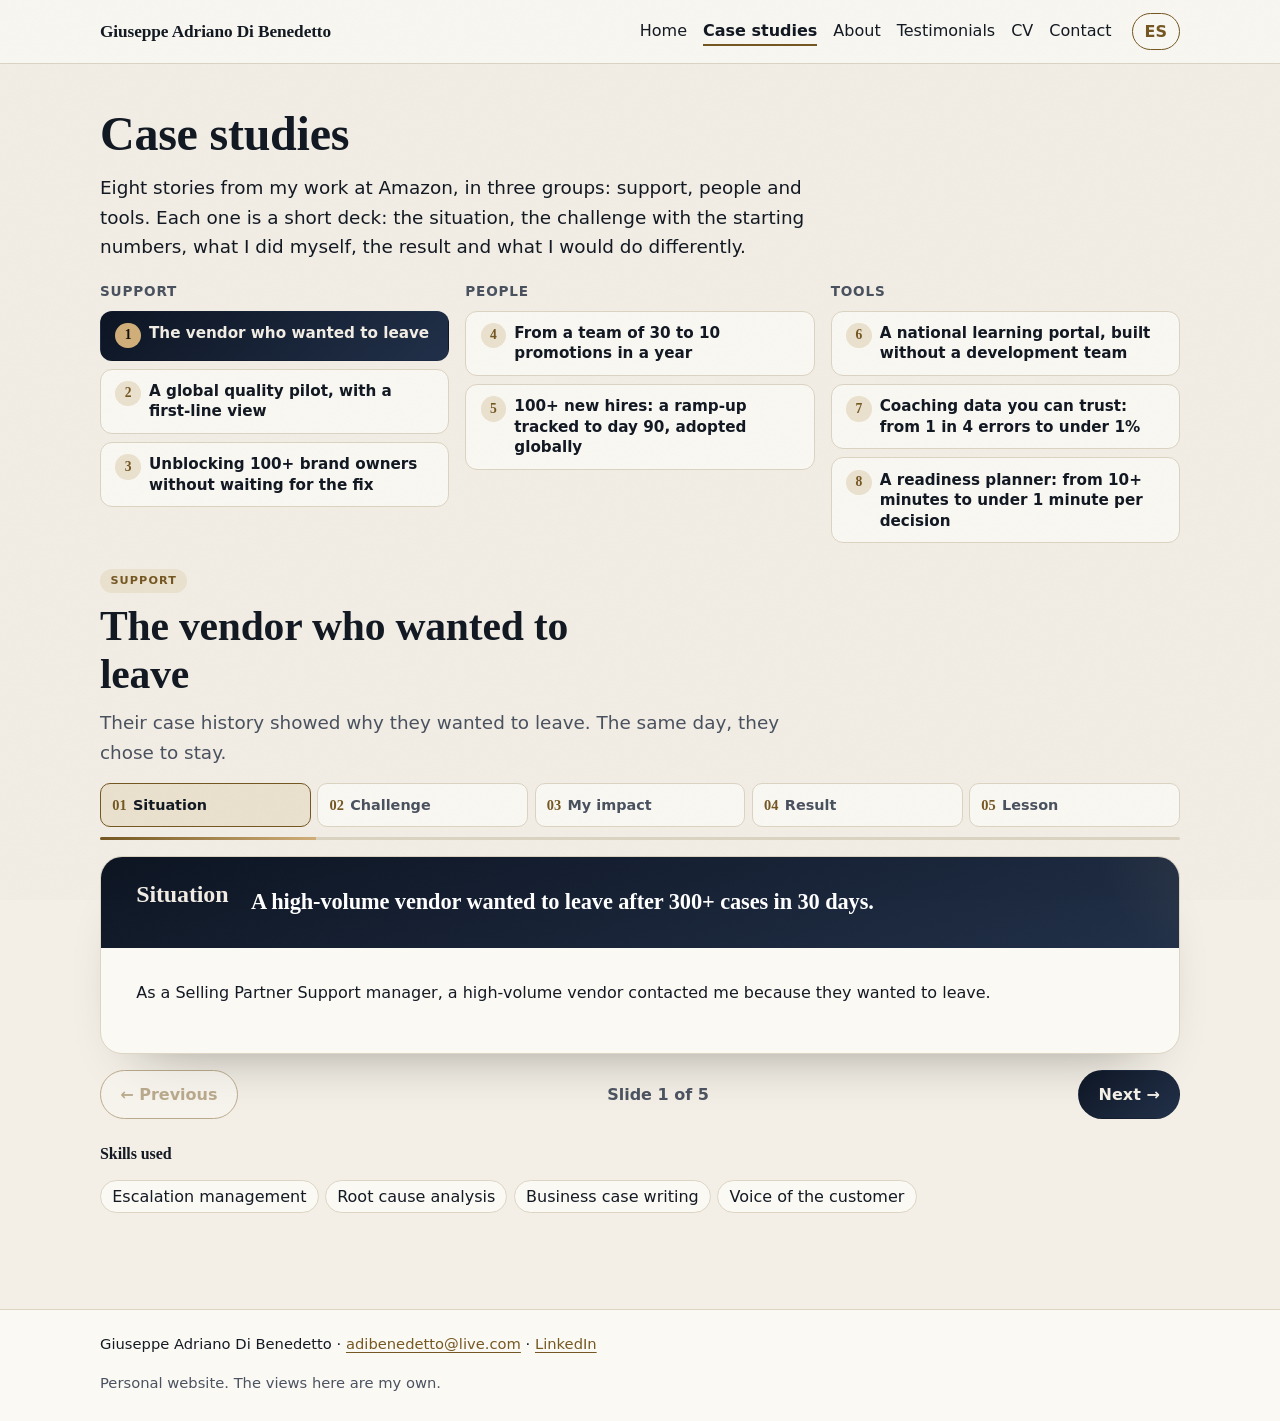
==== commit 8012fb59: "Add files via upload" ====
--- a/case-studies.html
+++ b/case-studies.html
@@ -43,7 +43,7 @@
 </section>
 <section class="wrap cases">
 <nav class="case-tabs" aria-label="Choose a case study" data-i18n-attr="aria-label:cases_page.tabs_label"><div class="tab-group" role="group" aria-labelledby="tg-support"><p class="tab-group-label" id="tg-support" data-i18n="tags.support">Support</p><a class="case-tab" href="#cs1" data-case="cs1"><span data-i18n="cs.cs1.title">The vendor who wanted to leave</span></a><a class="case-tab" href="#cs2" data-case="cs2"><span data-i18n="cs.cs2.title">A global quality pilot, with a first-line view</span></a><a class="case-tab" href="#cs3" data-case="cs3"><span data-i18n="cs.cs3.title">Unblocking 100+ brand owners without waiting for the fix</span></a></div><div class="tab-group" role="group" aria-labelledby="tg-people"><p class="tab-group-label" id="tg-people" data-i18n="tags.people">People</p><a class="case-tab" href="#cs4" data-case="cs4"><span data-i18n="cs.cs4.title">From a team of 30 to 10 promotions in a year</span></a><a class="case-tab" href="#cs5" data-case="cs5"><span data-i18n="cs.cs5.title">100+ new hires: a ramp-up tracked to day 90, adopted globally</span></a></div><div class="tab-group" role="group" aria-labelledby="tg-tools"><p class="tab-group-label" id="tg-tools" data-i18n="tags.tools">Tools</p><a class="case-tab" href="#cs6" data-case="cs6"><span data-i18n="cs.cs6.title">A national learning portal, built without a development team</span></a><a class="case-tab" href="#cs7" data-case="cs7"><span data-i18n="cs.cs7.title">Coaching data you can trust: from 1 in 4 errors to under 1%</span></a><a class="case-tab" href="#cs8" data-case="cs8"><span data-i18n="cs.cs8.title">A readiness planner: from 10+ minutes to under 1 minute per decision</span></a></div></nav>
-<article class="case-panel" id="cs1" aria-labelledby="cs1-title"><header class="case-head"><ul class="tags" aria-label="Areas" data-i18n-attr="aria-label:tags.label"><li class="tag tag-support" data-i18n="tags.support">Support</li></ul><h2 id="cs1-title" data-i18n="cs.cs1.title">The vendor who wanted to leave</h2><p class="lead" data-i18n="cs.cs1.summary">Their case history showed why they wanted to leave. The same day, they chose to stay.</p></header><div class="deck" aria-roledescription="carousel" aria-label="Slides" data-i18n-attr="aria-label:cs_t.deck_label"><section class="slide" id="cs1-situation" aria-labelledby="cs1-situation-h"><div class="slide-side side-text"><p class="side-big"><span data-i18n="cs.cs1.problem">A high-volume vendor wanted to leave after 300+ cases in 30 days.</span></p></div><div class="slide-body"><h3 class="slide-title" id="cs1-situation-h"><span class="slide-n" aria-hidden="true">1</span> <span data-i18n="cs_t.situation">Situation</span></h3><p data-i18n="cs.cs1.situation.0">As a Selling Partner Support manager, a high-volume vendor contacted me because they wanted to leave.</p></div></section><section class="slide" id="cs1-challenge" aria-labelledby="cs1-challenge-h"><div class="slide-side"><p class="side-big"><span data-i18n="cs.cs1.start.num">Under 50%</span></p><p class="side-l"><span data-i18n="cs.cs1.start.label">resolution across their 300+ cases in the previous 30 days</span></p></div><div class="slide-body"><h3 class="slide-title" id="cs1-challenge-h"><span class="slide-n" aria-hidden="true">2</span> <span data-i18n="cs_t.challenge">Challenge</span></h3><ul class="ticks"><li data-i18n="cs.cs1.challenge.0">40+ open cases when they contacted me, and 300+ cases in the previous 30 days.</li><li data-i18n="cs.cs1.challenge.1">Only about 10 of the 40+ open cases were new issues. All the others were follow-ups or unresolved problems, re-explained from zero every time.</li><li data-i18n="cs.cs1.challenge.2">By the vendor&#x27;s own estimate, they had six-figure monthly sales blocked.</li></ul></div></section><section class="slide" id="cs1-impact" aria-labelledby="cs1-impact-h"><div class="slide-side"><p class="side-big">4</p><p class="side-l"><span data-i18n="cs_t.side_steps">steps, only what I did myself</span></p></div><div class="slide-body"><h3 class="slide-title" id="cs1-impact-h"><span class="slide-n" aria-hidden="true">3</span> <span data-i18n="cs_t.impact">My impact</span></h3><ol class="steps"><li data-i18n="cs.cs1.impact.0">I ran a dive deep on the case history, which showed the follow-up loop.</li><li data-i18n="cs.cs1.impact.1">I called the vendor directly.</li><li data-i18n="cs.cs1.impact.2">I explained the premium support option: a paid, dedicated service with direct channels and more freedom of action.</li><li data-i18n="cs.cs1.impact.3">I built the business case: a low fixed monthly fee, a tiny fraction of the sales at risk. The target was resolution from under 50% to at least 65-70%, roughly halving the losses, without giving up the rest of their sales on Amazon.</li></ol></div></section><section class="slide" id="cs1-result" aria-labelledby="cs1-result-h"><div class="slide-side"><p class="side-big"><span data-i18n="cs.cs1.highlights.0.num">Same day</span></p><p class="side-l"><span data-i18n="cs.cs1.highlights.0.label">the vendor subscribed to premium support and stayed</span></p></div><div class="slide-body"><h3 class="slide-title" id="cs1-result-h"><span class="slide-n" aria-hidden="true">4</span> <span data-i18n="cs_t.result">Result</span></h3><div class="hls"><p class="hl"><strong data-i18n="cs.cs1.highlights.1.num">Seven-figure</strong> <span data-i18n="cs.cs1.highlights.1.label">annual revenue vendor retained, still a premium support customer today</span></p></div><ul class="results"><li data-i18n="cs.cs1.result.0">The vendor moved to a dedicated support tier with a much higher resolution rate.</li></ul></div></section><section class="slide" id="cs1-lesson" aria-labelledby="cs1-lesson-h"><div class="slide-side side-text"><p class="side-k" data-i18n="cs_t.learned">What I learned</p><p class="side-big"><span data-i18n="cs.cs1.lesson">Churn risk shows up in the case history long before it shows up in revenue.</span></p></div><div class="slide-body"><h3 class="slide-title" id="cs1-lesson-h"><span class="slide-n" aria-hidden="true">5</span> <span data-i18n="cs_t.lesson">Lesson</span></h3><div class="lesson-box lesson-diff"><h4 data-i18n="cs_t.different">What I&#x27;d do differently</h4><p data-i18n="cs.cs1.different">I wouldn&#x27;t wait for a vendor to threaten to leave: several open cases at once are already a signal. From that moment I made it a routine: every Monday I reviewed the team&#x27;s cases by vendor and status (resolved, reopened, sent to tech support) to spot patterns early.</p></div></div></section></div><div class="case-skills"><h3 data-i18n="cs_t.skills">Skills used</h3><ul class="skills"><li data-i18n="cs.cs1.skills.0">Escalation management</li><li data-i18n="cs.cs1.skills.1">Root cause analysis</li><li data-i18n="cs.cs1.skills.2">Business case writing</li><li data-i18n="cs.cs1.skills.3">Voice of the customer</li></ul></div></article><article class="case-panel" id="cs2" aria-labelledby="cs2-title"><header class="case-head"><ul class="tags" aria-label="Areas" data-i18n-attr="aria-label:tags.label"><li class="tag tag-support" data-i18n="tags.support">Support</li></ul><h2 id="cs2-title" data-i18n="cs.cs2.title">A global quality pilot, with a first-line view</h2><p class="lead" data-i18n="cs.cs2.summary">The only first-line manager in a worldwide lead team: negative responses from above 65% to under 54% in 8 weeks.</p></header><div class="deck" aria-roledescription="carousel" aria-label="Slides" data-i18n-attr="aria-label:cs_t.deck_label"><section class="slide" id="cs2-situation" aria-labelledby="cs2-situation-h"><div class="slide-side side-text"><p class="side-big"><span data-i18n="cs.cs2.problem">Negative seller responses stuck above the goal, and supervisors feared more workload.</span></p></div><div class="slide-body"><h3 class="slide-title" id="cs2-situation-h"><span class="slide-n" aria-hidden="true">1</span> <span data-i18n="cs_t.situation">Situation</span></h3><p data-i18n="cs.cs2.situation.0">Reducing negative seller responses became the main focus of the business.</p><p data-i18n="cs.cs2.situation.1">A worldwide pilot was announced at a roundtable and supervisors pushed back, worried about workload. I shared the operations point of view with the senior leader behind it and was invited into the pilot&#x27;s lead team.</p></div></section><section class="slide" id="cs2-challenge" aria-labelledby="cs2-challenge-h"><div class="slide-side"><p class="side-big"><span data-i18n="cs.cs2.start.num">Above 65%</span></p><p class="side-l"><span data-i18n="cs.cs2.start.label">negative response rate, against a goal of under 50%</span></p></div><div class="slide-body"><h3 class="slide-title" id="cs2-challenge-h"><span class="slide-n" aria-hidden="true">2</span> <span data-i18n="cs_t.challenge">Challenge</span></h3><ul class="ticks"><li data-i18n="cs.cs2.challenge.0">Outcome accuracy was at 78.92% and the reopen rate at 14.25%.</li><li data-i18n="cs.cs2.challenge.1">There were no shared attributes to assess a seller interaction, and no structured way to decide who needed coaching first.</li><li data-i18n="cs.cs2.challenge.2">Supervisors doubted the goal was realistic and feared more workload.</li></ul></div></section><section class="slide" id="cs2-impact" aria-labelledby="cs2-impact-h"><div class="slide-side"><p class="side-big">5</p><p class="side-l"><span data-i18n="cs_t.side_steps">steps, only what I did myself</span></p></div><div class="slide-body"><h3 class="slide-title" id="cs2-impact-h"><span class="slide-n" aria-hidden="true">3</span> <span data-i18n="cs_t.impact">My impact</span></h3><ol class="steps"><li data-i18n="cs.cs2.impact.0">I was the only first-line manager in a senior worldwide lead team.</li><li data-i18n="cs.cs2.impact.1">I designed the assessment attributes and wrote the code of the audit form, with the development team supporting the implementation.</li><li data-i18n="cs.cs2.impact.2">With the quality managers, I defined a 3-tier audit mechanism to set coaching urgency, and made it possible to delegate audits to subject matter experts.</li><li data-i18n="cs.cs2.impact.3">I introduced the pilot in 4 training sessions and selected 51 supervisors, plus 51 in a mirror group. 2 office hours per week covered every time zone.</li><li data-i18n="cs.cs2.impact.4">I ran the 6-week pilot, with weekly completion checks and regular flash updates.</li></ol></div></section><section class="slide" id="cs2-result" aria-labelledby="cs2-result-h"><div class="slide-side"><p class="side-big"><span data-i18n="cs.cs2.highlights.0.num">8 weeks</span></p><p class="side-l"><span data-i18n="cs.cs2.highlights.0.label">to bring the negative response rate under 54%</span></p></div><div class="slide-body"><h3 class="slide-title" id="cs2-result-h"><span class="slide-n" aria-hidden="true">4</span> <span data-i18n="cs_t.result">Result</span></h3><div class="bars"><div class="bar bar-lower"><p class="bar-label" data-i18n="cs.cs2.bars.0.label">Negative response rate</p><div class="bar-row"><span class="bar-k" data-i18n="cs_t.before">Before</span><span class="bar-track"><span class="bar-fill bar-before" style="--w:65.0%"></span></span><span class="bar-v" data-i18n="cs.cs2.bars.0.from_t">above 65%</span></div><div class="bar-row"><span class="bar-k" data-i18n="cs_t.after">After</span><span class="bar-track"><span class="bar-fill bar-after" style="--w:54.0%"></span></span><span class="bar-v" data-i18n="cs.cs2.bars.0.to_t">under 54%</span></div></div><div class="bar"><p class="bar-label" data-i18n="cs.cs2.bars.1.label">Outcome accuracy</p><div class="bar-row"><span class="bar-k" data-i18n="cs_t.before">Before</span><span class="bar-track"><span class="bar-fill bar-before" style="--w:78.9%"></span></span><span class="bar-v" data-i18n="cs.cs2.bars.1.from_t">78.92%</span></div><div class="bar-row"><span class="bar-k" data-i18n="cs_t.after">After</span><span class="bar-track"><span class="bar-fill bar-after" style="--w:86.9%"></span></span><span class="bar-v" data-i18n="cs.cs2.bars.1.to_t">86.92%</span></div></div><div class="bar bar-lower"><p class="bar-label" data-i18n="cs.cs2.bars.2.label">Reopen rate</p><div class="bar-row"><span class="bar-k" data-i18n="cs_t.before">Before</span><span class="bar-track"><span class="bar-fill bar-before" style="--w:71.2%"></span></span><span class="bar-v" data-i18n="cs.cs2.bars.2.from_t">14.25%</span></div><div class="bar-row"><span class="bar-k" data-i18n="cs_t.after">After</span><span class="bar-track"><span class="bar-fill bar-after" style="--w:65.3%"></span></span><span class="bar-v" data-i18n="cs.cs2.bars.2.to_t">13.07%</span></div></div></div><div class="hls"><p class="hl"><strong data-i18n="cs.cs2.highlights.1.num">Worldwide</strong> <span data-i18n="cs.cs2.highlights.1.label">the assessment attributes I designed later became the global quality standard</span></p></div><ul class="results"><li data-i18n="cs.cs2.result.0">Supervisors moved from pushback to asking to join future pilots, and the tiered audit mechanism was adopted beyond the pilot.</li></ul></div></section><section class="slide" id="cs2-lesson" aria-labelledby="cs2-lesson-h"><div class="slide-side side-text"><p class="side-k" data-i18n="cs_t.learned">What I learned</p><p class="side-big"><span data-i18n="cs.cs2.lesson">A project built on solid foundations brings benefits nobody planned. The goal was the negative response rate, but working on case quality also lifted outcome accuracy by 8 points.</span></p></div><div class="slide-body"><h3 class="slide-title" id="cs2-lesson-h"><span class="slide-n" aria-hidden="true">5</span> <span data-i18n="cs_t.lesson">Lesson</span></h3><div class="lesson-box lesson-diff"><h4 data-i18n="cs_t.different">What I&#x27;d do differently</h4><p data-i18n="cs.cs2.different">I would build the learning path before launch. The Q&amp;A office hours helped, but a short course and a support resource would have made the new method much easier for managers and teams.</p></div></div></section></div><div class="case-skills"><h3 data-i18n="cs_t.skills">Skills used</h3><ul class="skills"><li data-i18n="cs.cs2.skills.0">Program design</li><li data-i18n="cs.cs2.skills.1">Quality audits</li><li data-i18n="cs.cs2.skills.2">Stakeholder management</li><li data-i18n="cs.cs2.skills.3">Change management</li></ul></div></article><article class="case-panel" id="cs3" aria-labelledby="cs3-title"><header class="case-head"><ul class="tags" aria-label="Areas" data-i18n-attr="aria-label:tags.label"><li class="tag tag-support" data-i18n="tags.support">Support</li><li class="tag tag-operations" data-i18n="tags.operations">Operations</li></ul><h2 id="cs3-title" data-i18n="cs.cs3.title">Unblocking 100+ brand owners without waiting for the fix</h2><p class="lead" data-i18n="cs.cs3.summary">A broken role assignment, proven with a test user and data: reopen rate from 100% to 7.3%, and 300+ cases resolved in 5 weeks.</p></header><div class="deck" aria-roledescription="carousel" aria-label="Slides" data-i18n-attr="aria-label:cs_t.deck_label"><section class="slide" id="cs3-situation" aria-labelledby="cs3-situation-h"><div class="slide-side side-text"><p class="side-big"><span data-i18n="cs.cs3.problem">Brand owners finished the required e-learning but never got the brand role.</span></p></div><div class="slide-body"><h3 class="slide-title" id="cs3-situation-h"><span class="slide-n" aria-hidden="true">1</span> <span data-i18n="cs_t.situation">Situation</span></h3><p data-i18n="cs.cs3.situation.0">In 2022 I managed the only team skilled in brand support at the time.</p><p data-i18n="cs.cs3.situation.1">A global entertainment brand and other EMEA brand owners escalated: after completing the required e-learning, their representatives still did not get the brand role, so they could not manage listings, campaigns, permissions or brand images.</p></div></section><section class="slide" id="cs3-challenge" aria-labelledby="cs3-challenge-h"><div class="slide-side"><p class="side-big"><span data-i18n="cs.cs3.start.num">0%</span></p><p class="side-l"><span data-i18n="cs.cs3.start.label">of these cases resolved: 100% of them reopened</span></p></div><div class="slide-body"><h3 class="slide-title" id="cs3-challenge-h"><span class="slide-n" aria-hidden="true">2</span> <span data-i18n="cs_t.challenge">Challenge</span></h3><ul class="ticks"><li data-i18n="cs.cs3.challenge.0">Resolution on the whole queue was under 10%.</li><li data-i18n="cs.cs3.challenge.1">The procedure did not help, and the backlog was growing.</li></ul></div></section><section class="slide" id="cs3-impact" aria-labelledby="cs3-impact-h"><div class="slide-side"><p class="side-big">5</p><p class="side-l"><span data-i18n="cs_t.side_steps">steps, only what I did myself</span></p></div><div class="slide-body"><h3 class="slide-title" id="cs3-impact-h"><span class="slide-n" aria-hidden="true">3</span> <span data-i18n="cs_t.impact">My impact</span></h3><ol class="steps"><li data-i18n="cs.cs3.impact.0">I replicated the whole process with a test user: certificate issued, role still missing.</li><li data-i18n="cs.cs3.impact.1">I found the role assignment step was never triggered, and a manual grant needed Program Manager approval.</li><li data-i18n="cs.cs3.impact.2">I used queue data to prove an EMEA-wide failure and took it to the global Program Manager and the brand&#x27;s vendor manager.</li><li data-i18n="cs.cs3.impact.3">The technical fix needed about 6 weeks, so I proposed a dedicated ticket route for manual role assignment. It was accepted.</li><li data-i18n="cs.cs3.impact.4">I upskilled 30 associates on the new route.</li></ol></div></section><section class="slide" id="cs3-result" aria-labelledby="cs3-result-h"><div class="slide-side"><p class="side-big"><span data-i18n="cs.cs3.highlights.0.num">300+</span></p><p class="side-l"><span data-i18n="cs.cs3.highlights.0.label">cases resolved in 5 weeks</span></p></div><div class="slide-body"><h3 class="slide-title" id="cs3-result-h"><span class="slide-n" aria-hidden="true">4</span> <span data-i18n="cs_t.result">Result</span></h3><div class="bars"><div class="bar bar-lower"><p class="bar-label" data-i18n="cs.cs3.bars.0.label">Reopen rate on this issue</p><div class="bar-row"><span class="bar-k" data-i18n="cs_t.before">Before</span><span class="bar-track"><span class="bar-fill bar-before" style="--w:100.0%"></span></span><span class="bar-v" data-i18n="cs.cs3.bars.0.from_t">100%</span></div><div class="bar-row"><span class="bar-k" data-i18n="cs_t.after">After</span><span class="bar-track"><span class="bar-fill bar-after" style="--w:7.3%"></span></span><span class="bar-v" data-i18n="cs.cs3.bars.0.to_t">7.3%</span></div></div><div class="bar"><p class="bar-label" data-i18n="cs.cs3.bars.1.label">Resolution on the whole queue</p><div class="bar-row"><span class="bar-k" data-i18n="cs_t.before">Before</span><span class="bar-track"><span class="bar-fill bar-before" style="--w:10.0%"></span></span><span class="bar-v" data-i18n="cs.cs3.bars.1.from_t">under 10%</span></div><div class="bar-row"><span class="bar-k" data-i18n="cs_t.after">After</span><span class="bar-track"><span class="bar-fill bar-after" style="--w:85.0%"></span></span><span class="bar-v" data-i18n="cs.cs3.bars.1.to_t">about 85%</span></div></div></div><div class="hls"><p class="hl"><strong data-i18n="cs.cs3.highlights.1.num">100+</strong> <span data-i18n="cs.cs3.highlights.1.label">brand owners unblocked</span></p></div><ul class="results"><li data-i18n="cs.cs3.result.0">What was left were the normal issues of any support queue, and the permanent technical fix followed.</li></ul></div></section><section class="slide" id="cs3-lesson" aria-labelledby="cs3-lesson-h"><div class="slide-side side-text"><p class="side-k" data-i18n="cs_t.learned">What I learned</p><p class="side-big"><span data-i18n="cs.cs3.lesson">Fix the root cause, prove it with data, involve the right people, and don&#x27;t leave customers waiting six weeks for the permanent fix.</span></p></div><div class="slide-body"><h3 class="slide-title" id="cs3-lesson-h"><span class="slide-n" aria-hidden="true">5</span> <span data-i18n="cs_t.lesson">Lesson</span></h3><div class="lesson-box lesson-diff"><h4 data-i18n="cs_t.different">What I&#x27;d do differently</h4><p data-i18n="cs.cs3.different">I would train my associates to raise their hand when similar cases pile up. One case is a ticket; ten similar cases are a pattern that needs a root cause view.</p></div></div></section></div><div class="case-skills"><h3 data-i18n="cs_t.skills">Skills used</h3><ul class="skills"><li data-i18n="cs.cs3.skills.0">Root cause analysis</li><li data-i18n="cs.cs3.skills.1">Process design</li><li data-i18n="cs.cs3.skills.2">Stakeholder management</li><li data-i18n="cs.cs3.skills.3">Escalation management</li></ul></div></article><article class="case-panel" id="cs4" aria-labelledby="cs4-title"><header class="case-head"><ul class="tags" aria-label="Areas" data-i18n-attr="aria-label:tags.label"><li class="tag tag-people" data-i18n="tags.people">People</li></ul><h2 id="cs4-title" data-i18n="cs.cs4.title">From a team of 30 to 10 promotions in a year</h2><p class="lead" data-i18n="cs.cs4.summary">Ownership roles for a remote team of 30: job satisfaction from 3.5 to 4.7 and 10 promotions in one year.</p></header><div class="deck" aria-roledescription="carousel" aria-label="Slides" data-i18n-attr="aria-label:cs_t.deck_label"><section class="slide" id="cs4-situation" aria-labelledby="cs4-situation-h"><div class="slide-side side-text"><p class="side-big"><span data-i18n="cs.cs4.problem">My remote team grew to 30 people, and job satisfaction dropped.</span></p></div><div class="slide-body"><h3 class="slide-title" id="cs4-situation-h"><span class="slide-n" aria-hidden="true">1</span> <span data-i18n="cs_t.situation">Situation</span></h3><p data-i18n="cs.cs4.situation.0">In 2021 my team grew to 30 people, fully remote, as part of a pilot of larger teams.</p></div></section><section class="slide" id="cs4-challenge" aria-labelledby="cs4-challenge-h"><div class="slide-side"><p class="side-big"><span data-i18n="cs.cs4.start.num">3.5 / 5</span></p><p class="side-l"><span data-i18n="cs.cs4.start.label">job satisfaction at the low point, with manager satisfaction at 4.2</span></p></div><div class="slide-body"><h3 class="slide-title" id="cs4-challenge-h"><span class="slide-n" aria-hidden="true">2</span> <span data-i18n="cs_t.challenge">Challenge</span></h3><ul class="ticks"><li data-i18n="cs.cs4.challenge.0">With 30 people there is less one-to-one time, and a real risk that relationships become impersonal.</li></ul></div></section><section class="slide" id="cs4-impact" aria-labelledby="cs4-impact-h"><div class="slide-side"><p class="side-big">4</p><p class="side-l"><span data-i18n="cs_t.side_steps">steps, only what I did myself</span></p></div><div class="slide-body"><h3 class="slide-title" id="cs4-impact-h"><span class="slide-n" aria-hidden="true">3</span> <span data-i18n="cs_t.impact">My impact</span></h3><ol class="steps"><li data-i18n="cs.cs4.impact.0">I gave 16 associates 8 ownership roles matched to their career goals, so the team could run itself. Each role sent a monthly one-pager, and the roles were reshuffled every quarter.</li><li data-i18n="cs.cs4.impact.1">I was selected as owner of new hires and onboarding, and built the structure with my team: 130+ new hires onboarded and 100+ structured interviews run.</li><li data-i18n="cs.cs4.impact.2">The ownership-roles team supported the new hires during their ramp-up. My coordinator practised the supervisor role as their mentor, with a role guide I wrote. The role became the department&#x27;s national standard.</li><li data-i18n="cs.cs4.impact.3">I opened weekly mock-interview slots, 2 hours a week for 6 months. All 10 people later promoted attended.</li></ol></div></section><section class="slide" id="cs4-result" aria-labelledby="cs4-result-h"><div class="slide-side"><p class="side-big"><span data-i18n="cs.cs4.highlights.0.num">10</span></p><p class="side-l"><span data-i18n="cs.cs4.highlights.0.label">team members promoted in one year</span></p></div><div class="slide-body"><h3 class="slide-title" id="cs4-result-h"><span class="slide-n" aria-hidden="true">4</span> <span data-i18n="cs_t.result">Result</span></h3><div class="bars"><div class="bar"><p class="bar-label" data-i18n="cs.cs4.bars.0.label">Job satisfaction</p><div class="bar-row"><span class="bar-k" data-i18n="cs_t.before">Before</span><span class="bar-track"><span class="bar-fill bar-before" style="--w:70.0%"></span></span><span class="bar-v" data-i18n="cs.cs4.bars.0.from_t">3.5/5</span></div><div class="bar-row"><span class="bar-k" data-i18n="cs_t.after">After</span><span class="bar-track"><span class="bar-fill bar-after" style="--w:94.0%"></span></span><span class="bar-v" data-i18n="cs.cs4.bars.0.to_t">4.7/5</span></div></div><div class="bar"><p class="bar-label" data-i18n="cs.cs4.bars.1.label">Manager satisfaction</p><div class="bar-row"><span class="bar-k" data-i18n="cs_t.before">Before</span><span class="bar-track"><span class="bar-fill bar-before" style="--w:84.0%"></span></span><span class="bar-v" data-i18n="cs.cs4.bars.1.from_t">4.2/5</span></div><div class="bar-row"><span class="bar-k" data-i18n="cs_t.after">After</span><span class="bar-track"><span class="bar-fill bar-after" style="--w:100.0%"></span></span><span class="bar-v" data-i18n="cs.cs4.bars.1.to_t">5/5</span></div></div></div><div class="hls"><p class="hl"><strong data-i18n="cs.cs4.highlights.1.num">91%</strong> <span data-i18n="cs.cs4.highlights.1.label">probation success among the people I hired</span></p></div><ul class="results"><li data-i18n="cs.cs4.result.0">My coordinator moved into her first leadership role, and her new-hire team ranked #1 in quality across the site for a full month.</li><li data-i18n="cs.cs4.result.1">Onboarding: +8% accuracy and -12% handling time.</li></ul></div></section><section class="slide" id="cs4-lesson" aria-labelledby="cs4-lesson-h"><div class="slide-side side-text"><p class="side-k" data-i18n="cs_t.learned">What I learned</p><p class="side-big"><span data-i18n="cs.cs4.lesson">A large team is both a risk and an opportunity. The more people you lead, the less one-to-one time you have. So people need to feel part of something and see their manager in the small things: catch-ups, feedback, delegation. Plus some healthy competition.</span></p></div><div class="slide-body"><h3 class="slide-title" id="cs4-lesson-h"><span class="slide-n" aria-hidden="true">5</span> <span data-i18n="cs_t.lesson">Lesson</span></h3><div class="lesson-box lesson-diff"><h4 data-i18n="cs_t.different">What I&#x27;d do differently</h4><p data-i18n="cs.cs4.different">I wouldn&#x27;t make every ownership role voluntary: training all the volunteers took a huge effort up front. I would choose one person per role, among those who wanted it, and pair them with someone eager to learn.</p></div></div></section></div><div class="case-skills"><h3 data-i18n="cs_t.skills">Skills used</h3><ul class="skills"><li data-i18n="cs.cs4.skills.0">People leadership</li><li data-i18n="cs.cs4.skills.1">Talent development</li><li data-i18n="cs.cs4.skills.2">Behavioral interviewing</li><li data-i18n="cs.cs4.skills.3">Onboarding design</li></ul></div><aside class="cs-quote"><h3 data-i18n="cs_t.quote_title">From someone who was on this team</h3><figure class="quote"><blockquote lang="en"><p>Adriano is the kind of manager who measures his own success by the growth and advancement of his team.</p></blockquote><figcaption><strong>Melissa Koç</strong><span class="muted">SPS Specialist | Data Analyst | SQL, Python, Tableau | Amazon Performance Metrics &amp; Sports Analytics</span><span class="es-only note" data-i18n="testimonials.original_note">(original in English)</span></figcaption></figure><p><a href="testimonials.html" data-i18n="cs_t.quote_link">Read the full recommendation</a></p></aside></article><article class="case-panel" id="cs5" aria-labelledby="cs5-title"><header class="case-head"><ul class="tags" aria-label="Areas" data-i18n-attr="aria-label:tags.label"><li class="tag tag-people" data-i18n="tags.people">People</li><li class="tag tag-learning" data-i18n="tags.learning">Learning</li></ul><h2 id="cs5-title" data-i18n="cs.cs5.title">100+ new hires: a ramp-up tracked to day 90, adopted globally</h2><p class="lead" data-i18n="cs.cs5.summary">Tracking new hires to day 90 instead of day 45: quality audit accuracy from 83.5% to 89%, now used for every new-hire batch worldwide.</p></header><div class="deck" aria-roledescription="carousel" aria-label="Slides" data-i18n-attr="aria-label:cs_t.deck_label"><section class="slide" id="cs5-situation" aria-labelledby="cs5-situation-h"><div class="slide-side side-text"><p class="side-big"><span data-i18n="cs.cs5.problem">The global new-hire deck stopped at 45 days and had no benchmarks.</span></p></div><div class="slide-body"><h3 class="slide-title" id="cs5-situation-h"><span class="slide-n" aria-hidden="true">1</span> <span data-i18n="cs_t.situation">Situation</span></h3><p data-i18n="cs.cs5.situation.0">In 2023-2024 I supervised all the new hires joining my department: 100+ people, across several skills and marketplaces.</p><p data-i18n="cs.cs5.situation.1">The global deck that tracked them stopped at 45 days, mixed feedback from different sites and had no benchmarks.</p></div></section><section class="slide" id="cs5-challenge" aria-labelledby="cs5-challenge-h"><div class="slide-side"><p class="side-big"><span data-i18n="cs.cs5.start.num">83.5%</span></p><p class="side-l"><span data-i18n="cs.cs5.start.label">new-hire quality audit accuracy</span></p></div><div class="slide-body"><h3 class="slide-title" id="cs5-challenge-h"><span class="slide-n" aria-hidden="true">2</span> <span data-i18n="cs_t.challenge">Challenge</span></h3><ul class="ticks"><li data-i18n="cs.cs5.challenge.0">In my own team, the reopen rate was 12.4%, against an 8.5% target, and tenure was under 1 year.</li><li data-i18n="cs.cs5.challenge.1">The deck arrived just before the review meeting, with no time to analyze it.</li></ul></div></section><section class="slide" id="cs5-impact" aria-labelledby="cs5-impact-h"><div class="slide-side"><p class="side-big">3</p><p class="side-l"><span data-i18n="cs_t.side_steps">steps, only what I did myself</span></p></div><div class="slide-body"><h3 class="slide-title" id="cs5-impact-h"><span class="slide-n" aria-hidden="true">3</span> <span data-i18n="cs_t.impact">My impact</span></h3><ol class="steps"><li data-i18n="cs.cs5.impact.0">I got senior leadership approval to redesign the deck.</li><li data-i18n="cs.cs5.impact.1">With the trainers, I added a site view against a historical benchmark, extended tracking from 45 to 90 days, created a shared feedback template and moved the send to Monday, before the review.</li><li data-i18n="cs.cs5.impact.2">Inside my team I set up a dive deep group with 5 ownership roles: weekly case reviews, 3-tier coaching and an automatic email on controllable misses.</li></ol></div></section><section class="slide" id="cs5-result" aria-labelledby="cs5-result-h"><div class="slide-side"><p class="side-big"><span data-i18n="cs.cs5.highlights.0.num">100%</span></p><p class="side-l"><span data-i18n="cs.cs5.highlights.0.label">of new-hire batches worldwide tracked with the new deck</span></p></div><div class="slide-body"><h3 class="slide-title" id="cs5-result-h"><span class="slide-n" aria-hidden="true">4</span> <span data-i18n="cs_t.result">Result</span></h3><div class="bars"><div class="bar"><p class="bar-label" data-i18n="cs.cs5.bars.0.label">New-hire quality audit accuracy</p><div class="bar-row"><span class="bar-k" data-i18n="cs_t.before">Before</span><span class="bar-track"><span class="bar-fill bar-before" style="--w:83.5%"></span></span><span class="bar-v" data-i18n="cs.cs5.bars.0.from_t">83.5%</span></div><div class="bar-row"><span class="bar-k" data-i18n="cs_t.after">After</span><span class="bar-track"><span class="bar-fill bar-after" style="--w:89.0%"></span></span><span class="bar-v" data-i18n="cs.cs5.bars.0.to_t">89%</span></div></div><div class="bar bar-lower"><p class="bar-label" data-i18n="cs.cs5.bars.1.label">Reopen rate in my team, in 3 months</p><div class="bar-row"><span class="bar-k" data-i18n="cs_t.before">Before</span><span class="bar-track"><span class="bar-fill bar-before" style="--w:82.7%"></span></span><span class="bar-v" data-i18n="cs.cs5.bars.1.from_t">12.4%</span></div><div class="bar-row"><span class="bar-k" data-i18n="cs_t.after">After</span><span class="bar-track"><span class="bar-fill bar-after" style="--w:56.7%"></span></span><span class="bar-v" data-i18n="cs.cs5.bars.1.to_t">8.5%</span></div></div></div><div class="hls"><p class="hl"><strong data-i18n="cs.cs5.highlights.1.num">1,500+</strong> <span data-i18n="cs.cs5.highlights.1.label">cases reviewed by my team&#x27;s dive deep group</span></p><p class="hl"><strong data-i18n="cs.cs5.highlights.2.num">3 of 3</strong> <span data-i18n="cs.cs5.highlights.2.label">associates on a focus plan in my team improved and exited it</span></p></div><ul class="results"><li data-i18n="cs.cs5.result.0">Handling time improved by about 8%.</li><li data-i18n="cs.cs5.result.1">The dive deep model was extended across the organization: 12 ownership roles and 1 coordinator.</li></ul></div></section><section class="slide" id="cs5-lesson" aria-labelledby="cs5-lesson-h"><div class="slide-side side-text"><p class="side-k" data-i18n="cs_t.learned">What I learned</p><p class="side-big"><span data-i18n="cs.cs5.lesson">Training doesn&#x27;t end on the last day of class. The first 90 days decide how good a new hire becomes, so that is the window to measure and coach.</span></p></div><div class="slide-body"><h3 class="slide-title" id="cs5-lesson-h"><span class="slide-n" aria-hidden="true">5</span> <span data-i18n="cs_t.lesson">Lesson</span></h3><div class="lesson-box lesson-diff"><h4 data-i18n="cs_t.different">What I&#x27;d do differently</h4><p data-i18n="cs.cs5.different">I would build the benchmark and the 90-day view before the first batch starts, instead of redesigning the deck once it was already running.</p></div></div></section></div><div class="case-skills"><h3 data-i18n="cs_t.skills">Skills used</h3><ul class="skills"><li data-i18n="cs.cs5.skills.0">Onboarding design</li><li data-i18n="cs.cs5.skills.1">Quality coaching</li><li data-i18n="cs.cs5.skills.2">Data analysis</li><li data-i18n="cs.cs5.skills.3">Stakeholder management</li></ul></div></article><article class="case-panel" id="cs6" aria-labelledby="cs6-title"><header class="case-head"><ul class="tags" aria-label="Areas" data-i18n-attr="aria-label:tags.label"><li class="tag tag-tools" data-i18n="tags.tools">Tools</li><li class="tag tag-learning" data-i18n="tags.learning">Learning</li></ul><h2 id="cs6-title" data-i18n="cs.cs6.title">A national learning portal, built without a development team</h2><p class="lead" data-i18n="cs.cs6.summary">Built on my own with Claude Opus 5.0: admin from 3 to 7 hours to 1 to 2 hours per trainer per week, across 10 sites.</p></header><div class="deck" aria-roledescription="carousel" aria-label="Slides" data-i18n-attr="aria-label:cs_t.deck_label"><section class="slide" id="cs6-situation" aria-labelledby="cs6-situation-h"><div class="slide-side side-text"><p class="side-big"><span data-i18n="cs.cs6.problem">Trainers lost hours to admin every week, and senior managers had no national view.</span></p></div><div class="slide-body"><h3 class="slide-title" id="cs6-situation-h"><span class="slide-n" aria-hidden="true">1</span> <span data-i18n="cs_t.situation">Situation</span></h3><p data-i18n="cs.cs6.situation.0">Trainers and local managers across Amazon&#x27;s fulfillment network in Spain handled about 20 recurring tasks through different processes and data sources. Senior managers had no national view.</p></div></section><section class="slide" id="cs6-challenge" aria-labelledby="cs6-challenge-h"><div class="slide-side"><p class="side-big"><span data-i18n="cs.cs6.start.num">3 to 7 hours</span></p><p class="side-l"><span data-i18n="cs.cs6.start.label">of admin per trainer, every week</span></p></div><div class="slide-body"><h3 class="slide-title" id="cs6-challenge-h"><span class="slide-n" aria-hidden="true">2</span> <span data-i18n="cs_t.challenge">Challenge</span></h3><ul class="ticks"><li data-i18n="cs.cs6.challenge.0">No consistent way to oversee trainer quality, performance and hours across sites.</li></ul></div></section><section class="slide" id="cs6-impact" aria-labelledby="cs6-impact-h"><div class="slide-side"><p class="side-big">3</p><p class="side-l"><span data-i18n="cs_t.side_steps">steps, only what I did myself</span></p></div><div class="slide-body"><h3 class="slide-title" id="cs6-impact-h"><span class="slide-n" aria-hidden="true">3</span> <span data-i18n="cs_t.impact">My impact</span></h3><ol class="steps"><li data-i18n="cs.cs6.impact.0">I designed and built a national learning portal on my own, using Claude Opus 5.0 as my coding partner, from the first idea to rollout.</li><li data-i18n="cs.cs6.impact.1">From first build to version 3.5.9, with 190+ incremental updates shaped by trainer feedback.</li><li data-i18n="cs.cs6.impact.2">One access point: local managers see their site, senior managers see the whole country.</li></ol><figure class="diagram"><svg viewBox="0 0 320 196" role="img" aria-labelledby="cs6-dg-t cs6-dg-d" xmlns="http://www.w3.org/2000/svg"><title id="cs6-dg-t" data-i18n="cs.cs6.diagram.title">How the national learning portal works</title><desc id="cs6-dg-d" data-i18n="cs.cs6.diagram.desc">Trainer tasks and different data sources go into one national learning portal. Local managers see their site; senior managers see the whole country.</desc><defs><marker id="ah-cs6" viewBox="0 0 10 10" refX="9" refY="5" markerWidth="7" markerHeight="7" orient="auto-start-reverse"><path d="M0 0L10 5L0 10z" class="dg-head"/></marker></defs><rect class="dg-box" x="1.0" y="1" width="152.0" height="46" rx="8"/><text class="dg-t dg-b" x="77.0" y="20.5" text-anchor="middle" data-i18n="cs.cs6.diagram.rows.0.0.0" data-w="142">Trainer tasks</text><text class="dg-t" x="77.0" y="37.5" text-anchor="middle" data-i18n="cs.cs6.diagram.rows.0.0.1" data-w="142">about 20, recurring</text><rect class="dg-box" x="167.0" y="1" width="152.0" height="46" rx="8"/><text class="dg-t dg-b" x="243.0" y="20.5" text-anchor="middle" data-i18n="cs.cs6.diagram.rows.0.1.0" data-w="142">Data sources</text><text class="dg-t" x="243.0" y="37.5" text-anchor="middle" data-i18n="cs.cs6.diagram.rows.0.1.1" data-w="142">different processes</text><rect class="dg-box dg-main" x="1.0" y="75" width="318.0" height="46" rx="8"/><text class="dg-t dg-b" x="160.0" y="94.5" text-anchor="middle" data-i18n="cs.cs6.diagram.rows.1.0.0" data-w="308">National learning portal</text><text class="dg-t" x="160.0" y="111.5" text-anchor="middle" data-i18n="cs.cs6.diagram.rows.1.0.1" data-w="308">one access point</text><rect class="dg-box" x="1.0" y="149" width="152.0" height="46" rx="8"/><text class="dg-t dg-b" x="77.0" y="168.5" text-anchor="middle" data-i18n="cs.cs6.diagram.rows.2.0.0" data-w="142">Local managers</text><text class="dg-t" x="77.0" y="185.5" text-anchor="middle" data-i18n="cs.cs6.diagram.rows.2.0.1" data-w="142">see their site</text><rect class="dg-box" x="167.0" y="149" width="152.0" height="46" rx="8"/><text class="dg-t dg-b" x="243.0" y="168.5" text-anchor="middle" data-i18n="cs.cs6.diagram.rows.2.1.0" data-w="142">Senior managers</text><text class="dg-t" x="243.0" y="185.5" text-anchor="middle" data-i18n="cs.cs6.diagram.rows.2.1.1" data-w="142">see the whole country</text><line class="dg-arrow" x1="77.0" y1="50" x2="160.0" y2="71" marker-end="url(#ah-cs6)"/><line class="dg-arrow" x1="243.0" y1="50" x2="160.0" y2="71" marker-end="url(#ah-cs6)"/><line class="dg-arrow" x1="160.0" y1="124" x2="77.0" y2="145" marker-end="url(#ah-cs6)"/><line class="dg-arrow" x1="160.0" y1="124" x2="243.0" y2="145" marker-end="url(#ah-cs6)"/></svg><figcaption class="muted" data-i18n="cs_t.diagram_label">How it works</figcaption></figure></div></section><section class="slide" id="cs6-result" aria-labelledby="cs6-result-h"><div class="slide-side"><p class="side-big"><span data-i18n="cs.cs6.highlights.0.num">100%</span></p><p class="side-l"><span data-i18n="cs.cs6.highlights.0.label">of instructors nationally meeting their performance, quality and hours targets</span></p></div><div class="slide-body"><h3 class="slide-title" id="cs6-result-h"><span class="slide-n" aria-hidden="true">4</span> <span data-i18n="cs_t.result">Result</span></h3><div class="bars"><div class="bar bar-lower"><p class="bar-label" data-i18n="cs.cs6.bars.0.label">Admin time per trainer per week</p><div class="bar-row"><span class="bar-k" data-i18n="cs_t.before">Before</span><span class="bar-track"><span class="bar-fill bar-before" style="--w:100.0%"></span></span><span class="bar-v" data-i18n="cs.cs6.bars.0.from_t">3 to 7 hours</span></div><div class="bar-row"><span class="bar-k" data-i18n="cs_t.after">After</span><span class="bar-track"><span class="bar-fill bar-after" style="--w:28.6%"></span></span><span class="bar-v" data-i18n="cs.cs6.bars.0.to_t">1 to 2 hours</span></div></div><div class="bar"><p class="bar-label" data-i18n="cs.cs6.bars.1.label">User satisfaction (out of 5)</p><div class="bar-row"><span class="bar-k" data-i18n="cs_t.before">Before</span><span class="bar-track"><span class="bar-fill bar-before" style="--w:76.0%"></span></span><span class="bar-v" data-i18n="cs.cs6.bars.1.from_t">3.8</span></div><div class="bar-row"><span class="bar-k" data-i18n="cs_t.after">After</span><span class="bar-track"><span class="bar-fill bar-after" style="--w:88.0%"></span></span><span class="bar-v" data-i18n="cs.cs6.bars.1.to_t">4.4</span></div></div></div><div class="hls"><p class="hl"><strong data-i18n="cs.cs6.highlights.1.num">10 sites</strong> <span data-i18n="cs.cs6.highlights.1.label">in Spain use it every day</span></p></div><ul class="results"><li data-i18n="cs.cs6.result.0">Senior managers now have the national view in one place.</li></ul></div></section><section class="slide" id="cs6-lesson" aria-labelledby="cs6-lesson-h"><div class="slide-side side-text"><p class="side-k" data-i18n="cs_t.learned">What I learned</p><p class="side-big"><span data-i18n="cs.cs6.lesson">You don&#x27;t always need a development team or a long tech project. Understand the operational problem first, then use AI well.</span></p></div><div class="slide-body"><h3 class="slide-title" id="cs6-lesson-h"><span class="slide-n" aria-hidden="true">5</span> <span data-i18n="cs_t.lesson">Lesson</span></h3><div class="lesson-box lesson-diff"><h4 data-i18n="cs_t.different">What I&#x27;d do differently</h4><p data-i18n="cs.cs6.different">I would document as I build: the logic, data sources and calculations, in a guide that also trains whoever comes next.</p></div></div></section></div><div class="case-skills"><h3 data-i18n="cs_t.skills">Skills used</h3><ul class="skills"><li data-i18n="cs.cs6.skills.0">JavaScript</li><li data-i18n="cs.cs6.skills.1">AI-assisted development (Claude Opus 5.0)</li><li data-i18n="cs.cs6.skills.2">Data modeling</li><li data-i18n="cs.cs6.skills.3">User research with trainers</li></ul></div></article><article class="case-panel" id="cs7" aria-labelledby="cs7-title"><header class="case-head"><ul class="tags" aria-label="Areas" data-i18n-attr="aria-label:tags.label"><li class="tag tag-tools" data-i18n="tags.tools">Tools</li><li class="tag tag-learning" data-i18n="tags.learning">Learning</li></ul><h2 id="cs7-title" data-i18n="cs.cs7.title">Coaching data you can trust: from 1 in 4 errors to under 1%</h2><p class="lead" data-i18n="cs.cs7.summary">A coaching classification tool in 11 languages: errors from about 25% to under 1%, now at 6 sites, with 83% adoption across the first 5.</p></header><div class="deck" aria-roledescription="carousel" aria-label="Slides" data-i18n-attr="aria-label:cs_t.deck_label"><section class="slide" id="cs7-situation" aria-labelledby="cs7-situation-h"><div class="slide-side side-text"><p class="side-big"><span data-i18n="cs.cs7.problem">About 1 in 4 coaching sessions ended up in the wrong category.</span></p></div><div class="slide-body"><h3 class="slide-title" id="cs7-situation-h"><span class="slide-n" aria-hidden="true">1</span> <span data-i18n="cs_t.situation">Situation</span></h3><p data-i18n="cs.cs7.situation.0">At my site, coaching sessions were logged as free text. Managers could not reliably tell which coaching was about quality and which about performance.</p></div></section><section class="slide" id="cs7-challenge" aria-labelledby="cs7-challenge-h"><div class="slide-side"><p class="side-big"><span data-i18n="cs.cs7.start.num">~25%</span></p><p class="side-l"><span data-i18n="cs.cs7.start.label">of coaching sessions in the wrong category, about 1 in 4</span></p></div><div class="slide-body"><h3 class="slide-title" id="cs7-challenge-h"><span class="slide-n" aria-hidden="true">2</span> <span data-i18n="cs_t.challenge">Challenge</span></h3><ul class="ticks"><li data-i18n="cs.cs7.challenge.0">Wrong categories made every coaching report unreliable.</li></ul></div></section><section class="slide" id="cs7-impact" aria-labelledby="cs7-impact-h"><div class="slide-side"><p class="side-big">3</p><p class="side-l"><span data-i18n="cs_t.side_steps">steps, only what I did myself</span></p></div><div class="slide-body"><h3 class="slide-title" id="cs7-impact-h"><span class="slide-n" aria-hidden="true">3</span> <span data-i18n="cs_t.impact">My impact</span></h3><ol class="steps"><li data-i18n="cs.cs7.impact.0">I built a coaching classification tool, with Claude Opus 5.0 as my coding partner.</li><li data-i18n="cs.cs7.impact.1">I ran a pilot at one site, then rolled it out to 6 sites in Spain.</li><li data-i18n="cs.cs7.impact.2">I made the interface work in 11 languages, with every status shown in color and in text, so colorblind users can read it.</li></ol><figure class="diagram"><svg viewBox="0 0 320 270" role="img" aria-labelledby="cs7-dg-t cs7-dg-d" xmlns="http://www.w3.org/2000/svg"><title id="cs7-dg-t" data-i18n="cs.cs7.diagram.title">How the coaching classification tool works</title><desc id="cs7-dg-d" data-i18n="cs.cs7.diagram.desc">A manager logs a coaching session in the classification tool, available in 11 languages with every status in color and text. Each session is classified as quality or performance coaching, so coaching reports can be trusted.</desc><defs><marker id="ah-cs7" viewBox="0 0 10 10" refX="9" refY="5" markerWidth="7" markerHeight="7" orient="auto-start-reverse"><path d="M0 0L10 5L0 10z" class="dg-head"/></marker></defs><rect class="dg-box" x="1.0" y="1" width="318.0" height="46" rx="8"/><text class="dg-t dg-b" x="160.0" y="20.5" text-anchor="middle" data-i18n="cs.cs7.diagram.rows.0.0.0" data-w="308">Coaching session</text><text class="dg-t" x="160.0" y="37.5" text-anchor="middle" data-i18n="cs.cs7.diagram.rows.0.0.1" data-w="308">logged by a manager</text><rect class="dg-box dg-main" x="1.0" y="75" width="318.0" height="46" rx="8"/><text class="dg-t dg-b" x="160.0" y="94.5" text-anchor="middle" data-i18n="cs.cs7.diagram.rows.1.0.0" data-w="308">Coaching classification tool</text><text class="dg-t" x="160.0" y="111.5" text-anchor="middle" data-i18n="cs.cs7.diagram.rows.1.0.1" data-w="308">11 languages, color + text</text><rect class="dg-box" x="1.0" y="149" width="152.0" height="46" rx="8"/><text class="dg-t dg-b" x="77.0" y="168.5" text-anchor="middle" data-i18n="cs.cs7.diagram.rows.2.0.0" data-w="142">Quality</text><text class="dg-t" x="77.0" y="185.5" text-anchor="middle" data-i18n="cs.cs7.diagram.rows.2.0.1" data-w="142">coaching</text><rect class="dg-box" x="167.0" y="149" width="152.0" height="46" rx="8"/><text class="dg-t dg-b" x="243.0" y="168.5" text-anchor="middle" data-i18n="cs.cs7.diagram.rows.2.1.0" data-w="142">Performance</text><text class="dg-t" x="243.0" y="185.5" text-anchor="middle" data-i18n="cs.cs7.diagram.rows.2.1.1" data-w="142">coaching</text><rect class="dg-box" x="1.0" y="223" width="318.0" height="46" rx="8"/><text class="dg-t dg-b" x="160.0" y="242.5" text-anchor="middle" data-i18n="cs.cs7.diagram.rows.3.0.0" data-w="308">Coaching reports</text><text class="dg-t" x="160.0" y="259.5" text-anchor="middle" data-i18n="cs.cs7.diagram.rows.3.0.1" data-w="308">managers can trust</text><line class="dg-arrow" x1="160.0" y1="50" x2="160.0" y2="71" marker-end="url(#ah-cs7)"/><line class="dg-arrow" x1="160.0" y1="124" x2="77.0" y2="145" marker-end="url(#ah-cs7)"/><line class="dg-arrow" x1="160.0" y1="124" x2="243.0" y2="145" marker-end="url(#ah-cs7)"/><line class="dg-arrow" x1="77.0" y1="198" x2="160.0" y2="219" marker-end="url(#ah-cs7)"/><line class="dg-arrow" x1="243.0" y1="198" x2="160.0" y2="219" marker-end="url(#ah-cs7)"/></svg><figcaption class="muted" data-i18n="cs_t.diagram_label">How it works</figcaption></figure></div></section><section class="slide" id="cs7-result" aria-labelledby="cs7-result-h"><div class="slide-side"><p class="side-big"><span data-i18n="cs.cs7.highlights.0.num">83%</span></p><p class="side-l"><span data-i18n="cs.cs7.highlights.0.label">adoption across the first 5 sites, 96% at the pilot site</span></p></div><div class="slide-body"><h3 class="slide-title" id="cs7-result-h"><span class="slide-n" aria-hidden="true">4</span> <span data-i18n="cs_t.result">Result</span></h3><div class="bars"><div class="bar bar-lower"><p class="bar-label" data-i18n="cs.cs7.bars.0.label">Coaching sessions in the wrong category</p><div class="bar-row"><span class="bar-k" data-i18n="cs_t.before">Before</span><span class="bar-track"><span class="bar-fill bar-before" style="--w:100.0%"></span></span><span class="bar-v" data-i18n="cs.cs7.bars.0.from_t">~25%</span></div><div class="bar-row"><span class="bar-k" data-i18n="cs_t.after">After</span><span class="bar-track"><span class="bar-fill bar-after" style="--w:4.0%"></span></span><span class="bar-v" data-i18n="cs.cs7.bars.0.to_t">under 1%</span></div></div></div><div class="hls"><p class="hl"><strong data-i18n="cs.cs7.highlights.1.num">10,000+</strong> <span data-i18n="cs.cs7.highlights.1.label">coaching sessions classified in 13 weeks</span></p></div></div></section><section class="slide" id="cs7-lesson" aria-labelledby="cs7-lesson-h"><div class="slide-side side-text"><p class="side-k" data-i18n="cs_t.learned">What I learned</p><p class="side-big"><span data-i18n="cs.cs7.lesson">Bad data usually starts with a hard form. When the right choice is the easy choice, the data fixes itself at the source.</span></p></div><div class="slide-body"><h3 class="slide-title" id="cs7-lesson-h"><span class="slide-n" aria-hidden="true">5</span> <span data-i18n="cs_t.lesson">Lesson</span></h3><div class="lesson-box lesson-diff"><h4 data-i18n="cs_t.different">What I&#x27;d do differently</h4><p data-i18n="cs.cs7.different">I would have a backup working with me from day one, so the tool never depends on one person.</p></div></div></section></div><div class="case-skills"><h3 data-i18n="cs_t.skills">Skills used</h3><ul class="skills"><li data-i18n="cs.cs7.skills.0">JavaScript</li><li data-i18n="cs.cs7.skills.1">AI-assisted development (Claude Opus 5.0)</li><li data-i18n="cs.cs7.skills.2">Accessibility</li><li data-i18n="cs.cs7.skills.3">Change management</li></ul></div></article><article class="case-panel" id="cs8" aria-labelledby="cs8-title"><header class="case-head"><ul class="tags" aria-label="Areas" data-i18n-attr="aria-label:tags.label"><li class="tag tag-tools" data-i18n="tags.tools">Tools</li><li class="tag tag-operations" data-i18n="tags.operations">Operations</li></ul><h2 id="cs8-title" data-i18n="cs.cs8.title">A readiness planner: from 10+ minutes to under 1 minute per decision</h2><p class="lead" data-i18n="cs.cs8.summary">Spreadsheets replaced by one planner across 8 shifts, now the site&#x27;s official planning resource.</p></header><div class="deck" aria-roledescription="carousel" aria-label="Slides" data-i18n-attr="aria-label:cs_t.deck_label"><section class="slide" id="cs8-situation" aria-labelledby="cs8-situation-h"><div class="slide-side side-text"><p class="side-big"><span data-i18n="cs.cs8.problem">Trainer planning and cross-training coverage lived in spreadsheets, across 8 shifts.</span></p></div><div class="slide-body"><h3 class="slide-title" id="cs8-situation-h"><span class="slide-n" aria-hidden="true">1</span> <span data-i18n="cs_t.situation">Situation</span></h3><p data-i18n="cs.cs8.situation.0">At my site, trainer planning and cross-training coverage lived in spreadsheets, across 8 shifts.</p></div></section><section class="slide" id="cs8-challenge" aria-labelledby="cs8-challenge-h"><div class="slide-side"><p class="side-big"><span data-i18n="cs.cs8.start.num">10+ minutes</span></p><p class="side-l"><span data-i18n="cs.cs8.start.label">for each training coordination decision</span></p></div><div class="slide-body"><h3 class="slide-title" id="cs8-challenge-h"><span class="slide-n" aria-hidden="true">2</span> <span data-i18n="cs_t.challenge">Challenge</span></h3><ul class="ticks"><li data-i18n="cs.cs8.challenge.0">No single view of how many cross-trained associates each process had against the expected volume.</li><li data-i18n="cs.cs8.challenge.1">Instructors and operations agreed every plan by hand.</li></ul></div></section><section class="slide" id="cs8-impact" aria-labelledby="cs8-impact-h"><div class="slide-side"><p class="side-big">3</p><p class="side-l"><span data-i18n="cs_t.side_steps">steps, only what I did myself</span></p></div><div class="slide-body"><h3 class="slide-title" id="cs8-impact-h"><span class="slide-n" aria-hidden="true">3</span> <span data-i18n="cs_t.impact">My impact</span></h3><ol class="steps"><li data-i18n="cs.cs8.impact.0">I built a training readiness planner that replaced the spreadsheets.</li><li data-i18n="cs.cs8.impact.1">It shows cross-trained associates against the expected volume, by process and shift.</li><li data-i18n="cs.cs8.impact.2">It includes an instructor planning app that writes the message for operations automatically.</li></ol><figure class="diagram"><svg viewBox="0 0 320 196" role="img" aria-labelledby="cs8-dg-t cs8-dg-d" xmlns="http://www.w3.org/2000/svg"><title id="cs8-dg-t" data-i18n="cs.cs8.diagram.title">How the training readiness planner works</title><desc id="cs8-dg-d" data-i18n="cs.cs8.diagram.desc">Cross-trained associates and the expected volume go into the training readiness planner, by process and shift. It produces the instructor plan and writes the message for operations automatically.</desc><defs><marker id="ah-cs8" viewBox="0 0 10 10" refX="9" refY="5" markerWidth="7" markerHeight="7" orient="auto-start-reverse"><path d="M0 0L10 5L0 10z" class="dg-head"/></marker></defs><rect class="dg-box" x="1.0" y="1" width="152.0" height="46" rx="8"/><text class="dg-t dg-b" x="77.0" y="20.5" text-anchor="middle" data-i18n="cs.cs8.diagram.rows.0.0.0" data-w="142">Cross-trained</text><text class="dg-t" x="77.0" y="37.5" text-anchor="middle" data-i18n="cs.cs8.diagram.rows.0.0.1" data-w="142">associates</text><rect class="dg-box" x="167.0" y="1" width="152.0" height="46" rx="8"/><text class="dg-t dg-b" x="243.0" y="20.5" text-anchor="middle" data-i18n="cs.cs8.diagram.rows.0.1.0" data-w="142">Expected</text><text class="dg-t" x="243.0" y="37.5" text-anchor="middle" data-i18n="cs.cs8.diagram.rows.0.1.1" data-w="142">volume</text><rect class="dg-box dg-main" x="1.0" y="75" width="318.0" height="46" rx="8"/><text class="dg-t dg-b" x="160.0" y="94.5" text-anchor="middle" data-i18n="cs.cs8.diagram.rows.1.0.0" data-w="308">Training readiness planner</text><text class="dg-t" x="160.0" y="111.5" text-anchor="middle" data-i18n="cs.cs8.diagram.rows.1.0.1" data-w="308">by process and shift</text><rect class="dg-box" x="1.0" y="149" width="152.0" height="46" rx="8"/><text class="dg-t dg-b" x="77.0" y="168.5" text-anchor="middle" data-i18n="cs.cs8.diagram.rows.2.0.0" data-w="142">Instructor plan</text><text class="dg-t" x="77.0" y="185.5" text-anchor="middle" data-i18n="cs.cs8.diagram.rows.2.0.1" data-w="142">for trainers</text><rect class="dg-box" x="167.0" y="149" width="152.0" height="46" rx="8"/><text class="dg-t dg-b" x="243.0" y="168.5" text-anchor="middle" data-i18n="cs.cs8.diagram.rows.2.1.0" data-w="142">Message for</text><text class="dg-t" x="243.0" y="185.5" text-anchor="middle" data-i18n="cs.cs8.diagram.rows.2.1.1" data-w="142">operations, automatic</text><line class="dg-arrow" x1="77.0" y1="50" x2="160.0" y2="71" marker-end="url(#ah-cs8)"/><line class="dg-arrow" x1="243.0" y1="50" x2="160.0" y2="71" marker-end="url(#ah-cs8)"/><line class="dg-arrow" x1="160.0" y1="124" x2="77.0" y2="145" marker-end="url(#ah-cs8)"/><line class="dg-arrow" x1="160.0" y1="124" x2="243.0" y2="145" marker-end="url(#ah-cs8)"/></svg><figcaption class="muted" data-i18n="cs_t.diagram_label">How it works</figcaption></figure></div></section><section class="slide" id="cs8-result" aria-labelledby="cs8-result-h"><div class="slide-side"><p class="side-big"><span data-i18n="cs.cs8.highlights.0.num">100%</span></p><p class="side-l"><span data-i18n="cs.cs8.highlights.0.label">of the expected volume covered by cross-trained associates, visible in one place</span></p></div><div class="slide-body"><h3 class="slide-title" id="cs8-result-h"><span class="slide-n" aria-hidden="true">4</span> <span data-i18n="cs_t.result">Result</span></h3><div class="bars"><div class="bar bar-lower"><p class="bar-label" data-i18n="cs.cs8.bars.0.label">Time per training coordination decision</p><div class="bar-row"><span class="bar-k" data-i18n="cs_t.before">Before</span><span class="bar-track"><span class="bar-fill bar-before" style="--w:100.0%"></span></span><span class="bar-v" data-i18n="cs.cs8.bars.0.from_t">10+ minutes</span></div><div class="bar-row"><span class="bar-k" data-i18n="cs_t.after">After</span><span class="bar-track"><span class="bar-fill bar-after" style="--w:10.0%"></span></span><span class="bar-v" data-i18n="cs.cs8.bars.0.to_t">under 1 minute</span></div></div></div><ul class="results"><li data-i18n="cs.cs8.result.0">It became the site&#x27;s official planning resource for L&amp;D, area managers and flow leads, across 8 shifts.</li></ul></div></section><section class="slide" id="cs8-lesson" aria-labelledby="cs8-lesson-h"><div class="slide-side side-text"><p class="side-k" data-i18n="cs_t.learned">What I learned</p><p class="side-big"><span data-i18n="cs.cs8.lesson">A planning tool earns its place when it answers the question people ask at the start of the shift, on one screen.</span></p></div><div class="slide-body"><h3 class="slide-title" id="cs8-lesson-h"><span class="slide-n" aria-hidden="true">5</span> <span data-i18n="cs_t.lesson">Lesson</span></h3><div class="lesson-box lesson-diff"><h4 data-i18n="cs_t.different">What I&#x27;d do differently</h4><p data-i18n="cs.cs8.different">I would bring area managers and flow leads into the first version, not only the trainers, so the tool fits operations from day one.</p></div></div></section></div><div class="case-skills"><h3 data-i18n="cs_t.skills">Skills used</h3><ul class="skills"><li data-i18n="cs.cs8.skills.0">JavaScript</li><li data-i18n="cs.cs8.skills.1">Workforce planning</li><li data-i18n="cs.cs8.skills.2">Data modeling</li><li data-i18n="cs.cs8.skills.3">Stakeholder management</li></ul></div></article>
+<article class="case-panel" id="cs1" aria-labelledby="cs1-title"><header class="case-head"><ul class="tags" aria-label="Areas" data-i18n-attr="aria-label:tags.label"><li class="tag tag-support" data-i18n="tags.support">Support</li></ul><h2 id="cs1-title" data-i18n="cs.cs1.title">The vendor who wanted to leave</h2><p class="lead" data-i18n="cs.cs1.summary">Their case history showed why they wanted to leave. The same day, they chose to stay.</p></header><div class="deck" aria-roledescription="carousel" aria-label="Slides" data-i18n-attr="aria-label:cs_t.deck_label"><section class="slide" id="cs1-situation" aria-labelledby="cs1-situation-h"><div class="slide-side side-text"><div class="side-head"><h3 class="slide-title" id="cs1-situation-h"><span data-i18n="cs_t.situation">Situation</span></h3></div><div class="side-fact"><p class="side-big"><span data-i18n="cs.cs1.problem">A high-volume vendor wanted to leave after 300+ cases in 30 days.</span></p></div></div><div class="slide-body"><p data-i18n="cs.cs1.situation.0">As a Selling Partner Support manager, a high-volume vendor contacted me because they wanted to leave.</p></div></section><section class="slide" id="cs1-challenge" aria-labelledby="cs1-challenge-h"><div class="slide-side"><div class="side-head"><h3 class="slide-title" id="cs1-challenge-h"><span data-i18n="cs_t.challenge">Challenge</span></h3></div><div class="side-fact"><p class="side-big"><span data-i18n="cs.cs1.start.num">Under 50%</span></p><p class="side-l"><span data-i18n="cs.cs1.start.label">resolution across their 300+ cases in the previous 30 days</span></p></div></div><div class="slide-body"><ul class="ticks"><li data-i18n="cs.cs1.challenge.0">40+ open cases when they contacted me, and 300+ cases in the previous 30 days.</li><li data-i18n="cs.cs1.challenge.1">Only about 10 of the 40+ open cases were new issues. All the others were follow-ups or unresolved problems, re-explained from zero every time.</li><li data-i18n="cs.cs1.challenge.2">By the vendor&#x27;s own estimate, they had six-figure monthly sales blocked.</li></ul></div></section><section class="slide" id="cs1-impact" aria-labelledby="cs1-impact-h"><div class="slide-side"><div class="side-head"><h3 class="slide-title" id="cs1-impact-h"><span data-i18n="cs_t.impact">My impact</span></h3></div><div class="side-fact"><p class="side-big">4</p><p class="side-l"><span data-i18n="cs_t.side_steps">steps, only what I did myself</span></p></div></div><div class="slide-body"><ol class="steps"><li data-i18n="cs.cs1.impact.0">I ran a dive deep on the case history, which showed the follow-up loop.</li><li data-i18n="cs.cs1.impact.1">I called the vendor directly.</li><li data-i18n="cs.cs1.impact.2">I explained the premium support option: a paid, dedicated service with direct channels and more freedom of action.</li><li data-i18n="cs.cs1.impact.3">I built the business case: a low fixed monthly fee, a tiny fraction of the sales at risk. The target was resolution from under 50% to at least 65-70%, roughly halving the losses, without giving up the rest of their sales on Amazon.</li></ol></div></section><section class="slide" id="cs1-result" aria-labelledby="cs1-result-h"><div class="slide-side"><div class="side-head"><h3 class="slide-title" id="cs1-result-h"><span data-i18n="cs_t.result">Result</span></h3></div><div class="side-fact"><p class="side-big"><span data-i18n="cs.cs1.highlights.0.num">Same day</span></p><p class="side-l"><span data-i18n="cs.cs1.highlights.0.label">the vendor subscribed to premium support and stayed</span></p></div></div><div class="slide-body"><div class="hls"><p class="hl"><strong data-i18n="cs.cs1.highlights.1.num">Seven-figure</strong> <span data-i18n="cs.cs1.highlights.1.label">annual revenue vendor retained, still a premium support customer today</span></p></div><ul class="results"><li data-i18n="cs.cs1.result.0">The vendor moved to a dedicated support tier with a much higher resolution rate.</li></ul></div></section><section class="slide" id="cs1-lesson" aria-labelledby="cs1-lesson-h"><div class="slide-side side-text"><div class="side-head"><h3 class="slide-title" id="cs1-lesson-h"><span data-i18n="cs_t.lesson">Lesson</span></h3></div><div class="side-fact"><p class="side-fk" data-i18n="cs_t.learned">What I learned</p><p class="side-big"><span data-i18n="cs.cs1.lesson">Churn risk shows up in the case history long before it shows up in revenue.</span></p></div></div><div class="slide-body"><div class="lesson-box lesson-diff"><h4 data-i18n="cs_t.different">What I&#x27;d do differently</h4><p data-i18n="cs.cs1.different">I wouldn&#x27;t wait for a vendor to threaten to leave: several open cases at once are already a signal. From that moment I made it a routine: every Monday I reviewed the team&#x27;s cases by vendor and status (resolved, reopened, sent to tech support) to spot patterns early.</p></div></div></section></div><div class="case-skills"><h3 data-i18n="cs_t.skills">Skills used</h3><ul class="skills"><li data-i18n="cs.cs1.skills.0">Escalation management</li><li data-i18n="cs.cs1.skills.1">Root cause analysis</li><li data-i18n="cs.cs1.skills.2">Business case writing</li><li data-i18n="cs.cs1.skills.3">Voice of the customer</li></ul></div></article><article class="case-panel" id="cs2" aria-labelledby="cs2-title"><header class="case-head"><ul class="tags" aria-label="Areas" data-i18n-attr="aria-label:tags.label"><li class="tag tag-support" data-i18n="tags.support">Support</li></ul><h2 id="cs2-title" data-i18n="cs.cs2.title">A global quality pilot, with a first-line view</h2><p class="lead" data-i18n="cs.cs2.summary">The only first-line manager in a worldwide lead team: negative responses from above 65% to under 54% in 8 weeks.</p></header><div class="deck" aria-roledescription="carousel" aria-label="Slides" data-i18n-attr="aria-label:cs_t.deck_label"><section class="slide" id="cs2-situation" aria-labelledby="cs2-situation-h"><div class="slide-side side-text"><div class="side-head"><h3 class="slide-title" id="cs2-situation-h"><span data-i18n="cs_t.situation">Situation</span></h3></div><div class="side-fact"><p class="side-big"><span data-i18n="cs.cs2.problem">Negative seller responses stuck above the goal, and supervisors feared more workload.</span></p></div></div><div class="slide-body"><p data-i18n="cs.cs2.situation.0">Reducing negative seller responses became the main focus of the business.</p><p data-i18n="cs.cs2.situation.1">A worldwide pilot was announced at a roundtable and supervisors pushed back, worried about workload. I shared the operations point of view with the senior leader behind it and was invited into the pilot&#x27;s lead team.</p></div></section><section class="slide" id="cs2-challenge" aria-labelledby="cs2-challenge-h"><div class="slide-side"><div class="side-head"><h3 class="slide-title" id="cs2-challenge-h"><span data-i18n="cs_t.challenge">Challenge</span></h3></div><div class="side-fact"><p class="side-big"><span data-i18n="cs.cs2.start.num">Above 65%</span></p><p class="side-l"><span data-i18n="cs.cs2.start.label">negative response rate, against a goal of under 50%</span></p></div></div><div class="slide-body"><ul class="ticks"><li data-i18n="cs.cs2.challenge.0">Outcome accuracy was at 78.92% and the reopen rate at 14.25%.</li><li data-i18n="cs.cs2.challenge.1">There were no shared attributes to assess a seller interaction, and no structured way to decide who needed coaching first.</li><li data-i18n="cs.cs2.challenge.2">Supervisors doubted the goal was realistic and feared more workload.</li></ul></div></section><section class="slide" id="cs2-impact" aria-labelledby="cs2-impact-h"><div class="slide-side"><div class="side-head"><h3 class="slide-title" id="cs2-impact-h"><span data-i18n="cs_t.impact">My impact</span></h3></div><div class="side-fact"><p class="side-big">5</p><p class="side-l"><span data-i18n="cs_t.side_steps">steps, only what I did myself</span></p></div></div><div class="slide-body"><ol class="steps"><li data-i18n="cs.cs2.impact.0">I was the only first-line manager in a senior worldwide lead team.</li><li data-i18n="cs.cs2.impact.1">I designed the assessment attributes and wrote the code of the audit form, with the development team supporting the implementation.</li><li data-i18n="cs.cs2.impact.2">With the quality managers, I defined a 3-tier audit mechanism to set coaching urgency, and made it possible to delegate audits to subject matter experts.</li><li data-i18n="cs.cs2.impact.3">I introduced the pilot in 4 training sessions and selected 51 supervisors, plus 51 in a mirror group. 2 office hours per week covered every time zone.</li><li data-i18n="cs.cs2.impact.4">I ran the 6-week pilot, with weekly completion checks and regular flash updates.</li></ol></div></section><section class="slide" id="cs2-result" aria-labelledby="cs2-result-h"><div class="slide-side"><div class="side-head"><h3 class="slide-title" id="cs2-result-h"><span data-i18n="cs_t.result">Result</span></h3></div><div class="side-fact"><p class="side-big"><span data-i18n="cs.cs2.highlights.0.num">8 weeks</span></p><p class="side-l"><span data-i18n="cs.cs2.highlights.0.label">to bring the negative response rate under 54%</span></p></div></div><div class="slide-body"><div class="bars"><div class="bar bar-lower"><p class="bar-label" data-i18n="cs.cs2.bars.0.label">Negative response rate</p><div class="bar-row"><span class="bar-k" data-i18n="cs_t.before">Before</span><span class="bar-track"><span class="bar-fill bar-before" style="--w:65.0%"></span></span><span class="bar-v" data-i18n="cs.cs2.bars.0.from_t">above 65%</span></div><div class="bar-row"><span class="bar-k" data-i18n="cs_t.after">After</span><span class="bar-track"><span class="bar-fill bar-after" style="--w:54.0%"></span></span><span class="bar-v" data-i18n="cs.cs2.bars.0.to_t">under 54%</span></div></div><div class="bar"><p class="bar-label" data-i18n="cs.cs2.bars.1.label">Outcome accuracy</p><div class="bar-row"><span class="bar-k" data-i18n="cs_t.before">Before</span><span class="bar-track"><span class="bar-fill bar-before" style="--w:78.9%"></span></span><span class="bar-v" data-i18n="cs.cs2.bars.1.from_t">78.92%</span></div><div class="bar-row"><span class="bar-k" data-i18n="cs_t.after">After</span><span class="bar-track"><span class="bar-fill bar-after" style="--w:86.9%"></span></span><span class="bar-v" data-i18n="cs.cs2.bars.1.to_t">86.92%</span></div></div><div class="bar bar-lower"><p class="bar-label" data-i18n="cs.cs2.bars.2.label">Reopen rate</p><div class="bar-row"><span class="bar-k" data-i18n="cs_t.before">Before</span><span class="bar-track"><span class="bar-fill bar-before" style="--w:71.2%"></span></span><span class="bar-v" data-i18n="cs.cs2.bars.2.from_t">14.25%</span></div><div class="bar-row"><span class="bar-k" data-i18n="cs_t.after">After</span><span class="bar-track"><span class="bar-fill bar-after" style="--w:65.3%"></span></span><span class="bar-v" data-i18n="cs.cs2.bars.2.to_t">13.07%</span></div></div></div><div class="hls"><p class="hl"><strong data-i18n="cs.cs2.highlights.1.num">Worldwide</strong> <span data-i18n="cs.cs2.highlights.1.label">the assessment attributes I designed later became the global quality standard</span></p></div><ul class="results"><li data-i18n="cs.cs2.result.0">Supervisors moved from pushback to asking to join future pilots, and the tiered audit mechanism was adopted beyond the pilot.</li></ul></div></section><section class="slide" id="cs2-lesson" aria-labelledby="cs2-lesson-h"><div class="slide-side side-text"><div class="side-head"><h3 class="slide-title" id="cs2-lesson-h"><span data-i18n="cs_t.lesson">Lesson</span></h3></div><div class="side-fact"><p class="side-fk" data-i18n="cs_t.learned">What I learned</p><p class="side-big"><span data-i18n="cs.cs2.lesson">A project built on solid foundations brings benefits nobody planned. The goal was the negative response rate, but working on case quality also lifted outcome accuracy by 8 points.</span></p></div></div><div class="slide-body"><div class="lesson-box lesson-diff"><h4 data-i18n="cs_t.different">What I&#x27;d do differently</h4><p data-i18n="cs.cs2.different">I would build the learning path before launch. The Q&amp;A office hours helped, but a short course and a support resource would have made the new method much easier for managers and teams.</p></div></div></section></div><div class="case-skills"><h3 data-i18n="cs_t.skills">Skills used</h3><ul class="skills"><li data-i18n="cs.cs2.skills.0">Program design</li><li data-i18n="cs.cs2.skills.1">Quality audits</li><li data-i18n="cs.cs2.skills.2">Stakeholder management</li><li data-i18n="cs.cs2.skills.3">Change management</li></ul></div></article><article class="case-panel" id="cs3" aria-labelledby="cs3-title"><header class="case-head"><ul class="tags" aria-label="Areas" data-i18n-attr="aria-label:tags.label"><li class="tag tag-support" data-i18n="tags.support">Support</li><li class="tag tag-operations" data-i18n="tags.operations">Operations</li></ul><h2 id="cs3-title" data-i18n="cs.cs3.title">Unblocking 100+ brand owners without waiting for the fix</h2><p class="lead" data-i18n="cs.cs3.summary">A broken role assignment, proven with a test user and data: reopen rate from 100% to 7.3%, and 300+ cases resolved in 5 weeks.</p></header><div class="deck" aria-roledescription="carousel" aria-label="Slides" data-i18n-attr="aria-label:cs_t.deck_label"><section class="slide" id="cs3-situation" aria-labelledby="cs3-situation-h"><div class="slide-side side-text"><div class="side-head"><h3 class="slide-title" id="cs3-situation-h"><span data-i18n="cs_t.situation">Situation</span></h3></div><div class="side-fact"><p class="side-big"><span data-i18n="cs.cs3.problem">Brand owners finished the required e-learning but never got the brand role.</span></p></div></div><div class="slide-body"><p data-i18n="cs.cs3.situation.0">In 2022 I managed the only team skilled in brand support at the time.</p><p data-i18n="cs.cs3.situation.1">A global entertainment brand and other EMEA brand owners escalated: after completing the required e-learning, their representatives still did not get the brand role, so they could not manage listings, campaigns, permissions or brand images.</p></div></section><section class="slide" id="cs3-challenge" aria-labelledby="cs3-challenge-h"><div class="slide-side"><div class="side-head"><h3 class="slide-title" id="cs3-challenge-h"><span data-i18n="cs_t.challenge">Challenge</span></h3></div><div class="side-fact"><p class="side-big"><span data-i18n="cs.cs3.start.num">0%</span></p><p class="side-l"><span data-i18n="cs.cs3.start.label">of these cases resolved: 100% of them reopened</span></p></div></div><div class="slide-body"><ul class="ticks"><li data-i18n="cs.cs3.challenge.0">Resolution on the whole queue was under 10%.</li><li data-i18n="cs.cs3.challenge.1">The procedure did not help, and the backlog was growing.</li></ul></div></section><section class="slide" id="cs3-impact" aria-labelledby="cs3-impact-h"><div class="slide-side"><div class="side-head"><h3 class="slide-title" id="cs3-impact-h"><span data-i18n="cs_t.impact">My impact</span></h3></div><div class="side-fact"><p class="side-big">5</p><p class="side-l"><span data-i18n="cs_t.side_steps">steps, only what I did myself</span></p></div></div><div class="slide-body"><ol class="steps"><li data-i18n="cs.cs3.impact.0">I replicated the whole process with a test user: certificate issued, role still missing.</li><li data-i18n="cs.cs3.impact.1">I found the role assignment step was never triggered, and a manual grant needed Program Manager approval.</li><li data-i18n="cs.cs3.impact.2">I used queue data to prove an EMEA-wide failure and took it to the global Program Manager and the brand&#x27;s vendor manager.</li><li data-i18n="cs.cs3.impact.3">The technical fix needed about 6 weeks, so I proposed a dedicated ticket route for manual role assignment. It was accepted.</li><li data-i18n="cs.cs3.impact.4">I upskilled 30 associates on the new route.</li></ol></div></section><section class="slide" id="cs3-result" aria-labelledby="cs3-result-h"><div class="slide-side"><div class="side-head"><h3 class="slide-title" id="cs3-result-h"><span data-i18n="cs_t.result">Result</span></h3></div><div class="side-fact"><p class="side-big"><span data-i18n="cs.cs3.highlights.0.num">300+</span></p><p class="side-l"><span data-i18n="cs.cs3.highlights.0.label">cases resolved in 5 weeks</span></p></div></div><div class="slide-body"><div class="bars"><div class="bar bar-lower"><p class="bar-label" data-i18n="cs.cs3.bars.0.label">Reopen rate on this issue</p><div class="bar-row"><span class="bar-k" data-i18n="cs_t.before">Before</span><span class="bar-track"><span class="bar-fill bar-before" style="--w:100.0%"></span></span><span class="bar-v" data-i18n="cs.cs3.bars.0.from_t">100%</span></div><div class="bar-row"><span class="bar-k" data-i18n="cs_t.after">After</span><span class="bar-track"><span class="bar-fill bar-after" style="--w:7.3%"></span></span><span class="bar-v" data-i18n="cs.cs3.bars.0.to_t">7.3%</span></div></div><div class="bar"><p class="bar-label" data-i18n="cs.cs3.bars.1.label">Resolution on the whole queue</p><div class="bar-row"><span class="bar-k" data-i18n="cs_t.before">Before</span><span class="bar-track"><span class="bar-fill bar-before" style="--w:10.0%"></span></span><span class="bar-v" data-i18n="cs.cs3.bars.1.from_t">under 10%</span></div><div class="bar-row"><span class="bar-k" data-i18n="cs_t.after">After</span><span class="bar-track"><span class="bar-fill bar-after" style="--w:85.0%"></span></span><span class="bar-v" data-i18n="cs.cs3.bars.1.to_t">about 85%</span></div></div></div><div class="hls"><p class="hl"><strong data-i18n="cs.cs3.highlights.1.num">100+</strong> <span data-i18n="cs.cs3.highlights.1.label">brand owners unblocked</span></p></div><ul class="results"><li data-i18n="cs.cs3.result.0">What was left were the normal issues of any support queue, and the permanent technical fix followed.</li></ul></div></section><section class="slide" id="cs3-lesson" aria-labelledby="cs3-lesson-h"><div class="slide-side side-text"><div class="side-head"><h3 class="slide-title" id="cs3-lesson-h"><span data-i18n="cs_t.lesson">Lesson</span></h3></div><div class="side-fact"><p class="side-fk" data-i18n="cs_t.learned">What I learned</p><p class="side-big"><span data-i18n="cs.cs3.lesson">Fix the root cause, prove it with data, involve the right people, and don&#x27;t leave customers waiting six weeks for the permanent fix.</span></p></div></div><div class="slide-body"><div class="lesson-box lesson-diff"><h4 data-i18n="cs_t.different">What I&#x27;d do differently</h4><p data-i18n="cs.cs3.different">I would train my associates to raise their hand when similar cases pile up. One case is a ticket; ten similar cases are a pattern that needs a root cause view.</p></div></div></section></div><div class="case-skills"><h3 data-i18n="cs_t.skills">Skills used</h3><ul class="skills"><li data-i18n="cs.cs3.skills.0">Root cause analysis</li><li data-i18n="cs.cs3.skills.1">Process design</li><li data-i18n="cs.cs3.skills.2">Stakeholder management</li><li data-i18n="cs.cs3.skills.3">Escalation management</li></ul></div></article><article class="case-panel" id="cs4" aria-labelledby="cs4-title"><header class="case-head"><ul class="tags" aria-label="Areas" data-i18n-attr="aria-label:tags.label"><li class="tag tag-people" data-i18n="tags.people">People</li></ul><h2 id="cs4-title" data-i18n="cs.cs4.title">From a team of 30 to 10 promotions in a year</h2><p class="lead" data-i18n="cs.cs4.summary">Ownership roles for a remote team of 30: job satisfaction from 3.5 to 4.7 and 10 promotions in one year.</p></header><div class="deck" aria-roledescription="carousel" aria-label="Slides" data-i18n-attr="aria-label:cs_t.deck_label"><section class="slide" id="cs4-situation" aria-labelledby="cs4-situation-h"><div class="slide-side side-text"><div class="side-head"><h3 class="slide-title" id="cs4-situation-h"><span data-i18n="cs_t.situation">Situation</span></h3></div><div class="side-fact"><p class="side-big"><span data-i18n="cs.cs4.problem">My remote team grew to 30 people, and job satisfaction dropped.</span></p></div></div><div class="slide-body"><p data-i18n="cs.cs4.situation.0">In 2021 my team grew to 30 people, fully remote, as part of a pilot of larger teams.</p></div></section><section class="slide" id="cs4-challenge" aria-labelledby="cs4-challenge-h"><div class="slide-side"><div class="side-head"><h3 class="slide-title" id="cs4-challenge-h"><span data-i18n="cs_t.challenge">Challenge</span></h3></div><div class="side-fact"><p class="side-big"><span data-i18n="cs.cs4.start.num">3.5 / 5</span></p><p class="side-l"><span data-i18n="cs.cs4.start.label">job satisfaction at the low point, with manager satisfaction at 4.2</span></p></div></div><div class="slide-body"><ul class="ticks"><li data-i18n="cs.cs4.challenge.0">With 30 people there is less one-to-one time, and a real risk that relationships become impersonal.</li></ul></div></section><section class="slide" id="cs4-impact" aria-labelledby="cs4-impact-h"><div class="slide-side"><div class="side-head"><h3 class="slide-title" id="cs4-impact-h"><span data-i18n="cs_t.impact">My impact</span></h3></div><div class="side-fact"><p class="side-big">4</p><p class="side-l"><span data-i18n="cs_t.side_steps">steps, only what I did myself</span></p></div></div><div class="slide-body"><ol class="steps"><li data-i18n="cs.cs4.impact.0">I gave 16 associates 8 ownership roles matched to their career goals, so the team could run itself. Each role sent a monthly one-pager, and the roles were reshuffled every quarter.</li><li data-i18n="cs.cs4.impact.1">I was selected as owner of new hires and onboarding, and built the structure with my team: 130+ new hires onboarded and 100+ structured interviews run.</li><li data-i18n="cs.cs4.impact.2">The ownership-roles team supported the new hires during their ramp-up. My coordinator practised the supervisor role as their mentor, with a role guide I wrote. The role became the department&#x27;s national standard.</li><li data-i18n="cs.cs4.impact.3">I opened weekly mock-interview slots, 2 hours a week for 6 months. All 10 people later promoted attended.</li></ol></div></section><section class="slide" id="cs4-result" aria-labelledby="cs4-result-h"><div class="slide-side"><div class="side-head"><h3 class="slide-title" id="cs4-result-h"><span data-i18n="cs_t.result">Result</span></h3></div><div class="side-fact"><p class="side-big"><span data-i18n="cs.cs4.highlights.0.num">10</span></p><p class="side-l"><span data-i18n="cs.cs4.highlights.0.label">team members promoted in one year</span></p></div></div><div class="slide-body"><div class="bars"><div class="bar"><p class="bar-label" data-i18n="cs.cs4.bars.0.label">Job satisfaction</p><div class="bar-row"><span class="bar-k" data-i18n="cs_t.before">Before</span><span class="bar-track"><span class="bar-fill bar-before" style="--w:70.0%"></span></span><span class="bar-v" data-i18n="cs.cs4.bars.0.from_t">3.5/5</span></div><div class="bar-row"><span class="bar-k" data-i18n="cs_t.after">After</span><span class="bar-track"><span class="bar-fill bar-after" style="--w:94.0%"></span></span><span class="bar-v" data-i18n="cs.cs4.bars.0.to_t">4.7/5</span></div></div><div class="bar"><p class="bar-label" data-i18n="cs.cs4.bars.1.label">Manager satisfaction</p><div class="bar-row"><span class="bar-k" data-i18n="cs_t.before">Before</span><span class="bar-track"><span class="bar-fill bar-before" style="--w:84.0%"></span></span><span class="bar-v" data-i18n="cs.cs4.bars.1.from_t">4.2/5</span></div><div class="bar-row"><span class="bar-k" data-i18n="cs_t.after">After</span><span class="bar-track"><span class="bar-fill bar-after" style="--w:100.0%"></span></span><span class="bar-v" data-i18n="cs.cs4.bars.1.to_t">5/5</span></div></div></div><div class="hls"><p class="hl"><strong data-i18n="cs.cs4.highlights.1.num">91%</strong> <span data-i18n="cs.cs4.highlights.1.label">probation success among the people I hired</span></p></div><ul class="results"><li data-i18n="cs.cs4.result.0">My coordinator moved into her first leadership role, and her new-hire team ranked #1 in quality across the site for a full month.</li><li data-i18n="cs.cs4.result.1">Onboarding: +8% accuracy and -12% handling time.</li></ul></div></section><section class="slide" id="cs4-lesson" aria-labelledby="cs4-lesson-h"><div class="slide-side side-text"><div class="side-head"><h3 class="slide-title" id="cs4-lesson-h"><span data-i18n="cs_t.lesson">Lesson</span></h3></div><div class="side-fact"><p class="side-fk" data-i18n="cs_t.learned">What I learned</p><p class="side-big"><span data-i18n="cs.cs4.lesson">A large team is both a risk and an opportunity. The more people you lead, the less one-to-one time you have. So people need to feel part of something and see their manager in the small things: catch-ups, feedback, delegation. Plus some healthy competition.</span></p></div></div><div class="slide-body"><div class="lesson-box lesson-diff"><h4 data-i18n="cs_t.different">What I&#x27;d do differently</h4><p data-i18n="cs.cs4.different">I wouldn&#x27;t make every ownership role voluntary: training all the volunteers took a huge effort up front. I would choose one person per role, among those who wanted it, and pair them with someone eager to learn.</p></div></div></section></div><div class="case-skills"><h3 data-i18n="cs_t.skills">Skills used</h3><ul class="skills"><li data-i18n="cs.cs4.skills.0">People leadership</li><li data-i18n="cs.cs4.skills.1">Talent development</li><li data-i18n="cs.cs4.skills.2">Behavioral interviewing</li><li data-i18n="cs.cs4.skills.3">Onboarding design</li></ul></div><aside class="cs-quote"><h3 data-i18n="cs_t.quote_title">From someone who was on this team</h3><figure class="quote"><blockquote lang="en"><p>Adriano is the kind of manager who measures his own success by the growth and advancement of his team.</p></blockquote><figcaption><strong>Melissa Koç</strong><span class="muted">SPS Specialist | Data Analyst | SQL, Python, Tableau | Amazon Performance Metrics &amp; Sports Analytics</span><span class="es-only note" data-i18n="testimonials.original_note">(original in English)</span></figcaption></figure><p><a href="testimonials.html" data-i18n="cs_t.quote_link">Read the full recommendation</a></p></aside></article><article class="case-panel" id="cs5" aria-labelledby="cs5-title"><header class="case-head"><ul class="tags" aria-label="Areas" data-i18n-attr="aria-label:tags.label"><li class="tag tag-people" data-i18n="tags.people">People</li><li class="tag tag-learning" data-i18n="tags.learning">Learning</li></ul><h2 id="cs5-title" data-i18n="cs.cs5.title">100+ new hires: a ramp-up tracked to day 90, adopted globally</h2><p class="lead" data-i18n="cs.cs5.summary">Tracking new hires to day 90 instead of day 45: quality audit accuracy from 83.5% to 89%, now used for every new-hire batch worldwide.</p></header><div class="deck" aria-roledescription="carousel" aria-label="Slides" data-i18n-attr="aria-label:cs_t.deck_label"><section class="slide" id="cs5-situation" aria-labelledby="cs5-situation-h"><div class="slide-side side-text"><div class="side-head"><h3 class="slide-title" id="cs5-situation-h"><span data-i18n="cs_t.situation">Situation</span></h3></div><div class="side-fact"><p class="side-big"><span data-i18n="cs.cs5.problem">The global new-hire deck stopped at 45 days and had no benchmarks.</span></p></div></div><div class="slide-body"><p data-i18n="cs.cs5.situation.0">In 2023-2024 I supervised all the new hires joining my department: 100+ people, across several skills and marketplaces.</p><p data-i18n="cs.cs5.situation.1">The global deck that tracked them stopped at 45 days, mixed feedback from different sites and had no benchmarks.</p></div></section><section class="slide" id="cs5-challenge" aria-labelledby="cs5-challenge-h"><div class="slide-side"><div class="side-head"><h3 class="slide-title" id="cs5-challenge-h"><span data-i18n="cs_t.challenge">Challenge</span></h3></div><div class="side-fact"><p class="side-big"><span data-i18n="cs.cs5.start.num">83.5%</span></p><p class="side-l"><span data-i18n="cs.cs5.start.label">new-hire quality audit accuracy</span></p></div></div><div class="slide-body"><ul class="ticks"><li data-i18n="cs.cs5.challenge.0">In my own team, the reopen rate was 12.4%, against an 8.5% target, and tenure was under 1 year.</li><li data-i18n="cs.cs5.challenge.1">The deck arrived just before the review meeting, with no time to analyze it.</li></ul></div></section><section class="slide" id="cs5-impact" aria-labelledby="cs5-impact-h"><div class="slide-side"><div class="side-head"><h3 class="slide-title" id="cs5-impact-h"><span data-i18n="cs_t.impact">My impact</span></h3></div><div class="side-fact"><p class="side-big">3</p><p class="side-l"><span data-i18n="cs_t.side_steps">steps, only what I did myself</span></p></div></div><div class="slide-body"><ol class="steps"><li data-i18n="cs.cs5.impact.0">I got senior leadership approval to redesign the deck.</li><li data-i18n="cs.cs5.impact.1">With the trainers, I added a site view against a historical benchmark, extended tracking from 45 to 90 days, created a shared feedback template and moved the send to Monday, before the review.</li><li data-i18n="cs.cs5.impact.2">Inside my team I set up a dive deep group with 5 ownership roles: weekly case reviews, 3-tier coaching and an automatic email on controllable misses.</li></ol></div></section><section class="slide" id="cs5-result" aria-labelledby="cs5-result-h"><div class="slide-side"><div class="side-head"><h3 class="slide-title" id="cs5-result-h"><span data-i18n="cs_t.result">Result</span></h3></div><div class="side-fact"><p class="side-big"><span data-i18n="cs.cs5.highlights.0.num">100%</span></p><p class="side-l"><span data-i18n="cs.cs5.highlights.0.label">of new-hire batches worldwide tracked with the new deck</span></p></div></div><div class="slide-body"><div class="bars"><div class="bar"><p class="bar-label" data-i18n="cs.cs5.bars.0.label">New-hire quality audit accuracy</p><div class="bar-row"><span class="bar-k" data-i18n="cs_t.before">Before</span><span class="bar-track"><span class="bar-fill bar-before" style="--w:83.5%"></span></span><span class="bar-v" data-i18n="cs.cs5.bars.0.from_t">83.5%</span></div><div class="bar-row"><span class="bar-k" data-i18n="cs_t.after">After</span><span class="bar-track"><span class="bar-fill bar-after" style="--w:89.0%"></span></span><span class="bar-v" data-i18n="cs.cs5.bars.0.to_t">89%</span></div></div><div class="bar bar-lower"><p class="bar-label" data-i18n="cs.cs5.bars.1.label">Reopen rate in my team, in 3 months</p><div class="bar-row"><span class="bar-k" data-i18n="cs_t.before">Before</span><span class="bar-track"><span class="bar-fill bar-before" style="--w:82.7%"></span></span><span class="bar-v" data-i18n="cs.cs5.bars.1.from_t">12.4%</span></div><div class="bar-row"><span class="bar-k" data-i18n="cs_t.after">After</span><span class="bar-track"><span class="bar-fill bar-after" style="--w:56.7%"></span></span><span class="bar-v" data-i18n="cs.cs5.bars.1.to_t">8.5%</span></div></div></div><div class="hls"><p class="hl"><strong data-i18n="cs.cs5.highlights.1.num">1,500+</strong> <span data-i18n="cs.cs5.highlights.1.label">cases reviewed by my team&#x27;s dive deep group</span></p><p class="hl"><strong data-i18n="cs.cs5.highlights.2.num">3 of 3</strong> <span data-i18n="cs.cs5.highlights.2.label">associates on a focus plan in my team improved and exited it</span></p></div><ul class="results"><li data-i18n="cs.cs5.result.0">Handling time improved by about 8%.</li><li data-i18n="cs.cs5.result.1">The dive deep model was extended across the organization: 12 ownership roles and 1 coordinator.</li></ul></div></section><section class="slide" id="cs5-lesson" aria-labelledby="cs5-lesson-h"><div class="slide-side side-text"><div class="side-head"><h3 class="slide-title" id="cs5-lesson-h"><span data-i18n="cs_t.lesson">Lesson</span></h3></div><div class="side-fact"><p class="side-fk" data-i18n="cs_t.learned">What I learned</p><p class="side-big"><span data-i18n="cs.cs5.lesson">Training doesn&#x27;t end on the last day of class. The first 90 days decide how good a new hire becomes, so that is the window to measure and coach.</span></p></div></div><div class="slide-body"><div class="lesson-box lesson-diff"><h4 data-i18n="cs_t.different">What I&#x27;d do differently</h4><p data-i18n="cs.cs5.different">I would build the benchmark and the 90-day view before the first batch starts, instead of redesigning the deck once it was already running.</p></div></div></section></div><div class="case-skills"><h3 data-i18n="cs_t.skills">Skills used</h3><ul class="skills"><li data-i18n="cs.cs5.skills.0">Onboarding design</li><li data-i18n="cs.cs5.skills.1">Quality coaching</li><li data-i18n="cs.cs5.skills.2">Data analysis</li><li data-i18n="cs.cs5.skills.3">Stakeholder management</li></ul></div></article><article class="case-panel" id="cs6" aria-labelledby="cs6-title"><header class="case-head"><ul class="tags" aria-label="Areas" data-i18n-attr="aria-label:tags.label"><li class="tag tag-tools" data-i18n="tags.tools">Tools</li><li class="tag tag-learning" data-i18n="tags.learning">Learning</li></ul><h2 id="cs6-title" data-i18n="cs.cs6.title">A national learning portal, built without a development team</h2><p class="lead" data-i18n="cs.cs6.summary">Built on my own with Claude Opus 5.0: admin from 3 to 7 hours to 1 to 2 hours per trainer per week, across 10 sites.</p></header><div class="deck" aria-roledescription="carousel" aria-label="Slides" data-i18n-attr="aria-label:cs_t.deck_label"><section class="slide" id="cs6-situation" aria-labelledby="cs6-situation-h"><div class="slide-side side-text"><div class="side-head"><h3 class="slide-title" id="cs6-situation-h"><span data-i18n="cs_t.situation">Situation</span></h3></div><div class="side-fact"><p class="side-big"><span data-i18n="cs.cs6.problem">Trainers lost hours to admin every week, and senior managers had no national view.</span></p></div></div><div class="slide-body"><p data-i18n="cs.cs6.situation.0">Trainers and local managers across Amazon&#x27;s fulfillment network in Spain handled about 20 recurring tasks through different processes and data sources. Senior managers had no national view.</p></div></section><section class="slide" id="cs6-challenge" aria-labelledby="cs6-challenge-h"><div class="slide-side"><div class="side-head"><h3 class="slide-title" id="cs6-challenge-h"><span data-i18n="cs_t.challenge">Challenge</span></h3></div><div class="side-fact"><p class="side-big"><span data-i18n="cs.cs6.start.num">3 to 7 hours</span></p><p class="side-l"><span data-i18n="cs.cs6.start.label">of admin per trainer, every week</span></p></div></div><div class="slide-body"><ul class="ticks"><li data-i18n="cs.cs6.challenge.0">No consistent way to oversee trainer quality, performance and hours across sites.</li></ul></div></section><section class="slide" id="cs6-impact" aria-labelledby="cs6-impact-h"><div class="slide-side"><div class="side-head"><h3 class="slide-title" id="cs6-impact-h"><span data-i18n="cs_t.impact">My impact</span></h3></div><div class="side-fact"><p class="side-big">3</p><p class="side-l"><span data-i18n="cs_t.side_steps">steps, only what I did myself</span></p></div></div><div class="slide-body"><ol class="steps"><li data-i18n="cs.cs6.impact.0">I designed and built a national learning portal on my own, using Claude Opus 5.0 as my coding partner, from the first idea to rollout.</li><li data-i18n="cs.cs6.impact.1">From first build to version 3.5.9, with 190+ incremental updates shaped by trainer feedback.</li><li data-i18n="cs.cs6.impact.2">One access point: local managers see their site, senior managers see the whole country.</li></ol><figure class="diagram"><svg viewBox="0 0 320 196" role="img" aria-labelledby="cs6-dg-t cs6-dg-d" xmlns="http://www.w3.org/2000/svg"><title id="cs6-dg-t" data-i18n="cs.cs6.diagram.title">How the national learning portal works</title><desc id="cs6-dg-d" data-i18n="cs.cs6.diagram.desc">Trainer tasks and different data sources go into one national learning portal. Local managers see their site; senior managers see the whole country.</desc><defs><marker id="ah-cs6" viewBox="0 0 10 10" refX="9" refY="5" markerWidth="7" markerHeight="7" orient="auto-start-reverse"><path d="M0 0L10 5L0 10z" class="dg-head"/></marker></defs><rect class="dg-box" x="1.0" y="1" width="152.0" height="46" rx="8"/><text class="dg-t dg-b" x="77.0" y="20.5" text-anchor="middle" data-i18n="cs.cs6.diagram.rows.0.0.0" data-w="142">Trainer tasks</text><text class="dg-t" x="77.0" y="37.5" text-anchor="middle" data-i18n="cs.cs6.diagram.rows.0.0.1" data-w="142">about 20, recurring</text><rect class="dg-box" x="167.0" y="1" width="152.0" height="46" rx="8"/><text class="dg-t dg-b" x="243.0" y="20.5" text-anchor="middle" data-i18n="cs.cs6.diagram.rows.0.1.0" data-w="142">Data sources</text><text class="dg-t" x="243.0" y="37.5" text-anchor="middle" data-i18n="cs.cs6.diagram.rows.0.1.1" data-w="142">different processes</text><rect class="dg-box dg-main" x="1.0" y="75" width="318.0" height="46" rx="8"/><text class="dg-t dg-b" x="160.0" y="94.5" text-anchor="middle" data-i18n="cs.cs6.diagram.rows.1.0.0" data-w="308">National learning portal</text><text class="dg-t" x="160.0" y="111.5" text-anchor="middle" data-i18n="cs.cs6.diagram.rows.1.0.1" data-w="308">one access point</text><rect class="dg-box" x="1.0" y="149" width="152.0" height="46" rx="8"/><text class="dg-t dg-b" x="77.0" y="168.5" text-anchor="middle" data-i18n="cs.cs6.diagram.rows.2.0.0" data-w="142">Local managers</text><text class="dg-t" x="77.0" y="185.5" text-anchor="middle" data-i18n="cs.cs6.diagram.rows.2.0.1" data-w="142">see their site</text><rect class="dg-box" x="167.0" y="149" width="152.0" height="46" rx="8"/><text class="dg-t dg-b" x="243.0" y="168.5" text-anchor="middle" data-i18n="cs.cs6.diagram.rows.2.1.0" data-w="142">Senior managers</text><text class="dg-t" x="243.0" y="185.5" text-anchor="middle" data-i18n="cs.cs6.diagram.rows.2.1.1" data-w="142">see the whole country</text><line class="dg-arrow" x1="77.0" y1="50" x2="160.0" y2="71" marker-end="url(#ah-cs6)"/><line class="dg-arrow" x1="243.0" y1="50" x2="160.0" y2="71" marker-end="url(#ah-cs6)"/><line class="dg-arrow" x1="160.0" y1="124" x2="77.0" y2="145" marker-end="url(#ah-cs6)"/><line class="dg-arrow" x1="160.0" y1="124" x2="243.0" y2="145" marker-end="url(#ah-cs6)"/></svg><figcaption class="muted" data-i18n="cs_t.diagram_label">How it works</figcaption></figure></div></section><section class="slide" id="cs6-result" aria-labelledby="cs6-result-h"><div class="slide-side"><div class="side-head"><h3 class="slide-title" id="cs6-result-h"><span data-i18n="cs_t.result">Result</span></h3></div><div class="side-fact"><p class="side-big"><span data-i18n="cs.cs6.highlights.0.num">100%</span></p><p class="side-l"><span data-i18n="cs.cs6.highlights.0.label">of instructors nationally meeting their performance, quality and hours targets</span></p></div></div><div class="slide-body"><div class="bars"><div class="bar bar-lower"><p class="bar-label" data-i18n="cs.cs6.bars.0.label">Admin time per trainer per week</p><div class="bar-row"><span class="bar-k" data-i18n="cs_t.before">Before</span><span class="bar-track"><span class="bar-fill bar-before" style="--w:100.0%"></span></span><span class="bar-v" data-i18n="cs.cs6.bars.0.from_t">3 to 7 hours</span></div><div class="bar-row"><span class="bar-k" data-i18n="cs_t.after">After</span><span class="bar-track"><span class="bar-fill bar-after" style="--w:28.6%"></span></span><span class="bar-v" data-i18n="cs.cs6.bars.0.to_t">1 to 2 hours</span></div></div><div class="bar"><p class="bar-label" data-i18n="cs.cs6.bars.1.label">User satisfaction (out of 5)</p><div class="bar-row"><span class="bar-k" data-i18n="cs_t.before">Before</span><span class="bar-track"><span class="bar-fill bar-before" style="--w:76.0%"></span></span><span class="bar-v" data-i18n="cs.cs6.bars.1.from_t">3.8</span></div><div class="bar-row"><span class="bar-k" data-i18n="cs_t.after">After</span><span class="bar-track"><span class="bar-fill bar-after" style="--w:88.0%"></span></span><span class="bar-v" data-i18n="cs.cs6.bars.1.to_t">4.4</span></div></div></div><div class="hls"><p class="hl"><strong data-i18n="cs.cs6.highlights.1.num">10 sites</strong> <span data-i18n="cs.cs6.highlights.1.label">in Spain use it every day</span></p></div><ul class="results"><li data-i18n="cs.cs6.result.0">Senior managers now have the national view in one place.</li></ul></div></section><section class="slide" id="cs6-lesson" aria-labelledby="cs6-lesson-h"><div class="slide-side side-text"><div class="side-head"><h3 class="slide-title" id="cs6-lesson-h"><span data-i18n="cs_t.lesson">Lesson</span></h3></div><div class="side-fact"><p class="side-fk" data-i18n="cs_t.learned">What I learned</p><p class="side-big"><span data-i18n="cs.cs6.lesson">You don&#x27;t always need a development team or a long tech project. Understand the operational problem first, then use AI well.</span></p></div></div><div class="slide-body"><div class="lesson-box lesson-diff"><h4 data-i18n="cs_t.different">What I&#x27;d do differently</h4><p data-i18n="cs.cs6.different">I would document as I build: the logic, data sources and calculations, in a guide that also trains whoever comes next.</p></div></div></section></div><div class="case-skills"><h3 data-i18n="cs_t.skills">Skills used</h3><ul class="skills"><li data-i18n="cs.cs6.skills.0">JavaScript</li><li data-i18n="cs.cs6.skills.1">AI-assisted development (Claude Opus 5.0)</li><li data-i18n="cs.cs6.skills.2">Data modeling</li><li data-i18n="cs.cs6.skills.3">User research with trainers</li></ul></div></article><article class="case-panel" id="cs7" aria-labelledby="cs7-title"><header class="case-head"><ul class="tags" aria-label="Areas" data-i18n-attr="aria-label:tags.label"><li class="tag tag-tools" data-i18n="tags.tools">Tools</li><li class="tag tag-learning" data-i18n="tags.learning">Learning</li></ul><h2 id="cs7-title" data-i18n="cs.cs7.title">Coaching data you can trust: from 1 in 4 errors to under 1%</h2><p class="lead" data-i18n="cs.cs7.summary">A coaching classification tool in 11 languages: errors from about 25% to under 1%, now at 6 sites, with 83% adoption across the first 5.</p></header><div class="deck" aria-roledescription="carousel" aria-label="Slides" data-i18n-attr="aria-label:cs_t.deck_label"><section class="slide" id="cs7-situation" aria-labelledby="cs7-situation-h"><div class="slide-side side-text"><div class="side-head"><h3 class="slide-title" id="cs7-situation-h"><span data-i18n="cs_t.situation">Situation</span></h3></div><div class="side-fact"><p class="side-big"><span data-i18n="cs.cs7.problem">About 1 in 4 coaching sessions ended up in the wrong category.</span></p></div></div><div class="slide-body"><p data-i18n="cs.cs7.situation.0">At my site, coaching sessions were logged as free text. Managers could not reliably tell which coaching was about quality and which about performance.</p></div></section><section class="slide" id="cs7-challenge" aria-labelledby="cs7-challenge-h"><div class="slide-side"><div class="side-head"><h3 class="slide-title" id="cs7-challenge-h"><span data-i18n="cs_t.challenge">Challenge</span></h3></div><div class="side-fact"><p class="side-big"><span data-i18n="cs.cs7.start.num">~25%</span></p><p class="side-l"><span data-i18n="cs.cs7.start.label">of coaching sessions in the wrong category, about 1 in 4</span></p></div></div><div class="slide-body"><ul class="ticks"><li data-i18n="cs.cs7.challenge.0">Wrong categories made every coaching report unreliable.</li></ul></div></section><section class="slide" id="cs7-impact" aria-labelledby="cs7-impact-h"><div class="slide-side"><div class="side-head"><h3 class="slide-title" id="cs7-impact-h"><span data-i18n="cs_t.impact">My impact</span></h3></div><div class="side-fact"><p class="side-big">3</p><p class="side-l"><span data-i18n="cs_t.side_steps">steps, only what I did myself</span></p></div></div><div class="slide-body"><ol class="steps"><li data-i18n="cs.cs7.impact.0">I built a coaching classification tool, with Claude Opus 5.0 as my coding partner.</li><li data-i18n="cs.cs7.impact.1">I ran a pilot at one site, then rolled it out to 6 sites in Spain.</li><li data-i18n="cs.cs7.impact.2">I made the interface work in 11 languages, with every status shown in color and in text, so colorblind users can read it.</li></ol><figure class="diagram"><svg viewBox="0 0 320 270" role="img" aria-labelledby="cs7-dg-t cs7-dg-d" xmlns="http://www.w3.org/2000/svg"><title id="cs7-dg-t" data-i18n="cs.cs7.diagram.title">How the coaching classification tool works</title><desc id="cs7-dg-d" data-i18n="cs.cs7.diagram.desc">A manager logs a coaching session in the classification tool, available in 11 languages with every status in color and text. Each session is classified as quality or performance coaching, so coaching reports can be trusted.</desc><defs><marker id="ah-cs7" viewBox="0 0 10 10" refX="9" refY="5" markerWidth="7" markerHeight="7" orient="auto-start-reverse"><path d="M0 0L10 5L0 10z" class="dg-head"/></marker></defs><rect class="dg-box" x="1.0" y="1" width="318.0" height="46" rx="8"/><text class="dg-t dg-b" x="160.0" y="20.5" text-anchor="middle" data-i18n="cs.cs7.diagram.rows.0.0.0" data-w="308">Coaching session</text><text class="dg-t" x="160.0" y="37.5" text-anchor="middle" data-i18n="cs.cs7.diagram.rows.0.0.1" data-w="308">logged by a manager</text><rect class="dg-box dg-main" x="1.0" y="75" width="318.0" height="46" rx="8"/><text class="dg-t dg-b" x="160.0" y="94.5" text-anchor="middle" data-i18n="cs.cs7.diagram.rows.1.0.0" data-w="308">Coaching classification tool</text><text class="dg-t" x="160.0" y="111.5" text-anchor="middle" data-i18n="cs.cs7.diagram.rows.1.0.1" data-w="308">11 languages, color + text</text><rect class="dg-box" x="1.0" y="149" width="152.0" height="46" rx="8"/><text class="dg-t dg-b" x="77.0" y="168.5" text-anchor="middle" data-i18n="cs.cs7.diagram.rows.2.0.0" data-w="142">Quality</text><text class="dg-t" x="77.0" y="185.5" text-anchor="middle" data-i18n="cs.cs7.diagram.rows.2.0.1" data-w="142">coaching</text><rect class="dg-box" x="167.0" y="149" width="152.0" height="46" rx="8"/><text class="dg-t dg-b" x="243.0" y="168.5" text-anchor="middle" data-i18n="cs.cs7.diagram.rows.2.1.0" data-w="142">Performance</text><text class="dg-t" x="243.0" y="185.5" text-anchor="middle" data-i18n="cs.cs7.diagram.rows.2.1.1" data-w="142">coaching</text><rect class="dg-box" x="1.0" y="223" width="318.0" height="46" rx="8"/><text class="dg-t dg-b" x="160.0" y="242.5" text-anchor="middle" data-i18n="cs.cs7.diagram.rows.3.0.0" data-w="308">Coaching reports</text><text class="dg-t" x="160.0" y="259.5" text-anchor="middle" data-i18n="cs.cs7.diagram.rows.3.0.1" data-w="308">managers can trust</text><line class="dg-arrow" x1="160.0" y1="50" x2="160.0" y2="71" marker-end="url(#ah-cs7)"/><line class="dg-arrow" x1="160.0" y1="124" x2="77.0" y2="145" marker-end="url(#ah-cs7)"/><line class="dg-arrow" x1="160.0" y1="124" x2="243.0" y2="145" marker-end="url(#ah-cs7)"/><line class="dg-arrow" x1="77.0" y1="198" x2="160.0" y2="219" marker-end="url(#ah-cs7)"/><line class="dg-arrow" x1="243.0" y1="198" x2="160.0" y2="219" marker-end="url(#ah-cs7)"/></svg><figcaption class="muted" data-i18n="cs_t.diagram_label">How it works</figcaption></figure></div></section><section class="slide" id="cs7-result" aria-labelledby="cs7-result-h"><div class="slide-side"><div class="side-head"><h3 class="slide-title" id="cs7-result-h"><span data-i18n="cs_t.result">Result</span></h3></div><div class="side-fact"><p class="side-big"><span data-i18n="cs.cs7.highlights.0.num">83%</span></p><p class="side-l"><span data-i18n="cs.cs7.highlights.0.label">adoption across the first 5 sites, 96% at the pilot site</span></p></div></div><div class="slide-body"><div class="bars"><div class="bar bar-lower"><p class="bar-label" data-i18n="cs.cs7.bars.0.label">Coaching sessions in the wrong category</p><div class="bar-row"><span class="bar-k" data-i18n="cs_t.before">Before</span><span class="bar-track"><span class="bar-fill bar-before" style="--w:100.0%"></span></span><span class="bar-v" data-i18n="cs.cs7.bars.0.from_t">~25%</span></div><div class="bar-row"><span class="bar-k" data-i18n="cs_t.after">After</span><span class="bar-track"><span class="bar-fill bar-after" style="--w:4.0%"></span></span><span class="bar-v" data-i18n="cs.cs7.bars.0.to_t">under 1%</span></div></div></div><div class="hls"><p class="hl"><strong data-i18n="cs.cs7.highlights.1.num">10,000+</strong> <span data-i18n="cs.cs7.highlights.1.label">coaching sessions classified in 13 weeks</span></p></div></div></section><section class="slide" id="cs7-lesson" aria-labelledby="cs7-lesson-h"><div class="slide-side side-text"><div class="side-head"><h3 class="slide-title" id="cs7-lesson-h"><span data-i18n="cs_t.lesson">Lesson</span></h3></div><div class="side-fact"><p class="side-fk" data-i18n="cs_t.learned">What I learned</p><p class="side-big"><span data-i18n="cs.cs7.lesson">Bad data usually starts with a hard form. When the right choice is the easy choice, the data fixes itself at the source.</span></p></div></div><div class="slide-body"><div class="lesson-box lesson-diff"><h4 data-i18n="cs_t.different">What I&#x27;d do differently</h4><p data-i18n="cs.cs7.different">I would have a backup working with me from day one, so the tool never depends on one person.</p></div></div></section></div><div class="case-skills"><h3 data-i18n="cs_t.skills">Skills used</h3><ul class="skills"><li data-i18n="cs.cs7.skills.0">JavaScript</li><li data-i18n="cs.cs7.skills.1">AI-assisted development (Claude Opus 5.0)</li><li data-i18n="cs.cs7.skills.2">Accessibility</li><li data-i18n="cs.cs7.skills.3">Change management</li></ul></div></article><article class="case-panel" id="cs8" aria-labelledby="cs8-title"><header class="case-head"><ul class="tags" aria-label="Areas" data-i18n-attr="aria-label:tags.label"><li class="tag tag-tools" data-i18n="tags.tools">Tools</li><li class="tag tag-operations" data-i18n="tags.operations">Operations</li></ul><h2 id="cs8-title" data-i18n="cs.cs8.title">A readiness planner: from 10+ minutes to under 1 minute per decision</h2><p class="lead" data-i18n="cs.cs8.summary">Spreadsheets replaced by one planner across 8 shifts, now the site&#x27;s official planning resource.</p></header><div class="deck" aria-roledescription="carousel" aria-label="Slides" data-i18n-attr="aria-label:cs_t.deck_label"><section class="slide" id="cs8-situation" aria-labelledby="cs8-situation-h"><div class="slide-side side-text"><div class="side-head"><h3 class="slide-title" id="cs8-situation-h"><span data-i18n="cs_t.situation">Situation</span></h3></div><div class="side-fact"><p class="side-big"><span data-i18n="cs.cs8.problem">Trainer planning and cross-training coverage lived in spreadsheets, across 8 shifts.</span></p></div></div><div class="slide-body"><p data-i18n="cs.cs8.situation.0">At my site, trainer planning and cross-training coverage lived in spreadsheets, across 8 shifts.</p></div></section><section class="slide" id="cs8-challenge" aria-labelledby="cs8-challenge-h"><div class="slide-side"><div class="side-head"><h3 class="slide-title" id="cs8-challenge-h"><span data-i18n="cs_t.challenge">Challenge</span></h3></div><div class="side-fact"><p class="side-big"><span data-i18n="cs.cs8.start.num">10+ minutes</span></p><p class="side-l"><span data-i18n="cs.cs8.start.label">for each training coordination decision</span></p></div></div><div class="slide-body"><ul class="ticks"><li data-i18n="cs.cs8.challenge.0">No single view of how many cross-trained associates each process had against the expected volume.</li><li data-i18n="cs.cs8.challenge.1">Instructors and operations agreed every plan by hand.</li></ul></div></section><section class="slide" id="cs8-impact" aria-labelledby="cs8-impact-h"><div class="slide-side"><div class="side-head"><h3 class="slide-title" id="cs8-impact-h"><span data-i18n="cs_t.impact">My impact</span></h3></div><div class="side-fact"><p class="side-big">3</p><p class="side-l"><span data-i18n="cs_t.side_steps">steps, only what I did myself</span></p></div></div><div class="slide-body"><ol class="steps"><li data-i18n="cs.cs8.impact.0">I built a training readiness planner that replaced the spreadsheets.</li><li data-i18n="cs.cs8.impact.1">It shows cross-trained associates against the expected volume, by process and shift.</li><li data-i18n="cs.cs8.impact.2">It includes an instructor planning app that writes the message for operations automatically.</li></ol><figure class="diagram"><svg viewBox="0 0 320 196" role="img" aria-labelledby="cs8-dg-t cs8-dg-d" xmlns="http://www.w3.org/2000/svg"><title id="cs8-dg-t" data-i18n="cs.cs8.diagram.title">How the training readiness planner works</title><desc id="cs8-dg-d" data-i18n="cs.cs8.diagram.desc">Cross-trained associates and the expected volume go into the training readiness planner, by process and shift. It produces the instructor plan and writes the message for operations automatically.</desc><defs><marker id="ah-cs8" viewBox="0 0 10 10" refX="9" refY="5" markerWidth="7" markerHeight="7" orient="auto-start-reverse"><path d="M0 0L10 5L0 10z" class="dg-head"/></marker></defs><rect class="dg-box" x="1.0" y="1" width="152.0" height="46" rx="8"/><text class="dg-t dg-b" x="77.0" y="20.5" text-anchor="middle" data-i18n="cs.cs8.diagram.rows.0.0.0" data-w="142">Cross-trained</text><text class="dg-t" x="77.0" y="37.5" text-anchor="middle" data-i18n="cs.cs8.diagram.rows.0.0.1" data-w="142">associates</text><rect class="dg-box" x="167.0" y="1" width="152.0" height="46" rx="8"/><text class="dg-t dg-b" x="243.0" y="20.5" text-anchor="middle" data-i18n="cs.cs8.diagram.rows.0.1.0" data-w="142">Expected</text><text class="dg-t" x="243.0" y="37.5" text-anchor="middle" data-i18n="cs.cs8.diagram.rows.0.1.1" data-w="142">volume</text><rect class="dg-box dg-main" x="1.0" y="75" width="318.0" height="46" rx="8"/><text class="dg-t dg-b" x="160.0" y="94.5" text-anchor="middle" data-i18n="cs.cs8.diagram.rows.1.0.0" data-w="308">Training readiness planner</text><text class="dg-t" x="160.0" y="111.5" text-anchor="middle" data-i18n="cs.cs8.diagram.rows.1.0.1" data-w="308">by process and shift</text><rect class="dg-box" x="1.0" y="149" width="152.0" height="46" rx="8"/><text class="dg-t dg-b" x="77.0" y="168.5" text-anchor="middle" data-i18n="cs.cs8.diagram.rows.2.0.0" data-w="142">Instructor plan</text><text class="dg-t" x="77.0" y="185.5" text-anchor="middle" data-i18n="cs.cs8.diagram.rows.2.0.1" data-w="142">for trainers</text><rect class="dg-box" x="167.0" y="149" width="152.0" height="46" rx="8"/><text class="dg-t dg-b" x="243.0" y="168.5" text-anchor="middle" data-i18n="cs.cs8.diagram.rows.2.1.0" data-w="142">Message for</text><text class="dg-t" x="243.0" y="185.5" text-anchor="middle" data-i18n="cs.cs8.diagram.rows.2.1.1" data-w="142">operations, automatic</text><line class="dg-arrow" x1="77.0" y1="50" x2="160.0" y2="71" marker-end="url(#ah-cs8)"/><line class="dg-arrow" x1="243.0" y1="50" x2="160.0" y2="71" marker-end="url(#ah-cs8)"/><line class="dg-arrow" x1="160.0" y1="124" x2="77.0" y2="145" marker-end="url(#ah-cs8)"/><line class="dg-arrow" x1="160.0" y1="124" x2="243.0" y2="145" marker-end="url(#ah-cs8)"/></svg><figcaption class="muted" data-i18n="cs_t.diagram_label">How it works</figcaption></figure></div></section><section class="slide" id="cs8-result" aria-labelledby="cs8-result-h"><div class="slide-side"><div class="side-head"><h3 class="slide-title" id="cs8-result-h"><span data-i18n="cs_t.result">Result</span></h3></div><div class="side-fact"><p class="side-big"><span data-i18n="cs.cs8.highlights.0.num">100%</span></p><p class="side-l"><span data-i18n="cs.cs8.highlights.0.label">of the expected volume covered by cross-trained associates, visible in one place</span></p></div></div><div class="slide-body"><div class="bars"><div class="bar bar-lower"><p class="bar-label" data-i18n="cs.cs8.bars.0.label">Time per training coordination decision</p><div class="bar-row"><span class="bar-k" data-i18n="cs_t.before">Before</span><span class="bar-track"><span class="bar-fill bar-before" style="--w:100.0%"></span></span><span class="bar-v" data-i18n="cs.cs8.bars.0.from_t">10+ minutes</span></div><div class="bar-row"><span class="bar-k" data-i18n="cs_t.after">After</span><span class="bar-track"><span class="bar-fill bar-after" style="--w:10.0%"></span></span><span class="bar-v" data-i18n="cs.cs8.bars.0.to_t">under 1 minute</span></div></div></div><ul class="results"><li data-i18n="cs.cs8.result.0">It became the site&#x27;s official planning resource for L&amp;D, area managers and flow leads, across 8 shifts.</li></ul></div></section><section class="slide" id="cs8-lesson" aria-labelledby="cs8-lesson-h"><div class="slide-side side-text"><div class="side-head"><h3 class="slide-title" id="cs8-lesson-h"><span data-i18n="cs_t.lesson">Lesson</span></h3></div><div class="side-fact"><p class="side-fk" data-i18n="cs_t.learned">What I learned</p><p class="side-big"><span data-i18n="cs.cs8.lesson">A planning tool earns its place when it answers the question people ask at the start of the shift, on one screen.</span></p></div></div><div class="slide-body"><div class="lesson-box lesson-diff"><h4 data-i18n="cs_t.different">What I&#x27;d do differently</h4><p data-i18n="cs.cs8.different">I would bring area managers and flow leads into the first version, not only the trainers, so the tool fits operations from day one.</p></div></div></section></div><div class="case-skills"><h3 data-i18n="cs_t.skills">Skills used</h3><ul class="skills"><li data-i18n="cs.cs8.skills.0">JavaScript</li><li data-i18n="cs.cs8.skills.1">Workforce planning</li><li data-i18n="cs.cs8.skills.2">Data modeling</li><li data-i18n="cs.cs8.skills.3">Stakeholder management</li></ul></div></article>
 </section>
 </main>
 <footer class="site-footer">
--- a/css/style.css
+++ b/css/style.css
@@ -107,7 +107,6 @@
 .contact-strip h2 { margin-top: 0; }
 
 .results li { font-weight: 600; }
-.learned { font-size: 1.15rem; font-style: italic; border-left: 4px solid var(--accent); padding-left: 1rem; }
 .skills { display: flex; flex-wrap: wrap; gap: .4rem; list-style: none; padding: 0; }
 .skills li { border: 1px solid var(--line); background: var(--surface); padding: .15rem .7rem; border-radius: 999px; }
 
@@ -163,10 +162,8 @@
 .bar-after { background: var(--accent); }
 .deck.is-js .slide:not(.is-active) .bar-fill { width: 0; }
 
-.lesson-grid { display: grid; grid-template-columns: 1fr 1fr; gap: 1rem; }
 .lesson-box { border: 1px solid var(--line); border-radius: 8px; padding: 1rem 1.1rem; }
 .lesson-box h4 { margin: 0 0 .5rem; font-size: 1rem; }
-.lesson-box .learned { margin-bottom: 0; }
 .lesson-diff { background: var(--bg); }
 .lesson-diff p { margin-bottom: 0; }
 
@@ -245,7 +242,7 @@
 
 /* ---- Ink & Champagne + Deck 2.0 (mockups/mock-style.html, chosen 24 Nov) ---- */
 body::before { content: ""; position: fixed; inset: 0; background: var(--grain); opacity: .035; pointer-events: none; z-index: 50; }
-h1, h2, h3, .card-title, .chip-v, .proof strong, .hl strong, .side-big, .learned, .cv-name, .brand { font-family: var(--serif); font-weight: 600; letter-spacing: -.005em; }
+h1, h2, h3, .card-title, .chip-v, .proof strong, .hl strong, .side-big, .cv-name, .brand { font-family: var(--serif); font-weight: 600; letter-spacing: -.005em; }
 h4, .slide-title { font-family: inherit; }
 .site-header { background: rgba(251, 249, 244, .92); border-bottom-color: var(--line); }
 .brand { font-size: 1.08rem; }
@@ -305,15 +302,16 @@
 
 .deck { background: none; border: 0; border-radius: 0; }
 .deck:focus-visible { outline-offset: 6px; border-radius: 22px; }
-.slide { padding: 0; display: grid; grid-template-columns: 280px 1fr; border-radius: 22px; overflow: hidden; background: var(--surface); border: 1px solid var(--line); box-shadow: 0 30px 60px -40px rgba(0, 0, 0, .45); }
+.slide { padding: 0; display: grid; grid-template-columns: 1fr; border-radius: 22px; overflow: hidden; background: var(--surface); border: 1px solid var(--line); box-shadow: 0 30px 60px -40px rgba(0, 0, 0, .45); }
 .deck:not(.is-js) .slide + .slide { border-top: 1px solid var(--line); margin-top: 1rem; }
-.deck.is-js .slide { min-height: 22rem; }
+.deck.is-js .slide { min-height: 0; }
 .slide[hidden] { display: none; }
-.slide-side { position: relative; padding: 1.8rem 1.6rem; color: var(--on-dark); display: flex; flex-direction: column; background: radial-gradient(500px 300px at 120% -20%, var(--glow), transparent 60%), linear-gradient(160deg, var(--dark), var(--deep2)); }
+.slide-side { position: relative; padding: 1.4rem 2.2rem; color: var(--on-dark); display: flex; flex-wrap: wrap; align-items: center; gap: .4rem 1.4rem; background: radial-gradient(500px 300px at 120% -20%, var(--glow), transparent 60%), linear-gradient(160deg, var(--dark), var(--deep2)); }
 .slide-side::after { content: ""; position: absolute; inset: 0; background: var(--grain); opacity: .1; mix-blend-mode: overlay; pointer-events: none; }
-.side-k { position: relative; z-index: 1; font-size: .74rem; font-weight: 700; letter-spacing: .14em; text-transform: uppercase; color: var(--bright); margin: 0; }
-.side-big { position: relative; z-index: 1; font-size: clamp(1.9rem, 3vw, 2.5rem); line-height: 1.08; margin: auto 0 .6rem; padding-top: 1.4rem; color: #fff; overflow-wrap: anywhere; }
-.side-l { position: relative; z-index: 1; margin: 0; color: var(--on-dark-muted); font-size: .95rem; }
+.side-k { flex-basis: 100%; position: relative; z-index: 1; font-size: .74rem; font-weight: 700; letter-spacing: .14em; text-transform: uppercase; color: var(--bright); margin: 0; }
+.side-big { position: relative; z-index: 1; font-size: clamp(1.9rem, 3vw, 2.5rem); line-height: 1.08; margin: 0; color: #fff; overflow-wrap: anywhere; }
+.side-l { flex: 1 1 22ch; max-width: 60ch; position: relative; z-index: 1; margin: 0; color: var(--on-dark-muted); font-size: 1rem; }
+.side-text .side-big { flex: 1 1 100%; max-width: 62ch; font-size: clamp(1.15rem, 2vw, 1.4rem); line-height: 1.35; }
 .slide-body { padding: 2rem 2.2rem; min-width: 0; }
 .slide-title { font-size: 1.5rem; font-family: var(--serif); }
 .slide-n { display: none; }
@@ -332,7 +330,6 @@
 .bar-track { height: .7rem; background: var(--line); }
 .bar-before { background: repeating-linear-gradient(135deg, #8b8f97 0 6px, #a7aab0 6px 12px); }
 .bar-after { background: linear-gradient(90deg, var(--accent), var(--bright)); }
-.learned { font-size: 1.3rem; font-style: normal; border-left-color: var(--bright); }
 .lesson-box { border-radius: var(--radius); }
 .lesson-diff { background: var(--accent-soft); border-color: transparent; }
 .dg-box { stroke: var(--accent); }
@@ -364,7 +361,7 @@
   .hero-grid, .about-story, .beyond { grid-template-columns: 1fr; }
   .hero-photo { max-width: 300px; order: -1; }
   .about-photo, .beyond-photo { max-width: 320px; }
-  .proof, .bring, .quotes, .lesson-grid, .case-tabs { grid-template-columns: 1fr; }
+  .proof, .bring, .quotes, .case-tabs { grid-template-columns: 1fr; }
   .proof li, .proof li:nth-child(n+4) { grid-column: auto; }
   .deck.is-js .slide { min-height: 0; }
   .bar-row { grid-template-columns: 3.8rem 1fr 5.6rem; }
@@ -381,7 +378,8 @@
 @media (max-width: 860px) {
   .slide { grid-template-columns: 1fr; border-radius: 18px; }
   .slide-side { padding: 1.2rem 1.3rem; }
-  .side-big { font-size: 1.9rem; margin-top: .4rem; padding-top: .4rem; }
+  .side-big { font-size: 1.9rem; }
+  .side-text .side-big { font-size: 1.15rem; }
   .slide-body { padding: 1.3rem; }
   .deck-steps { grid-template-columns: repeat(5, auto); overflow-x: auto; }
   .deck-steps button { white-space: nowrap; }
